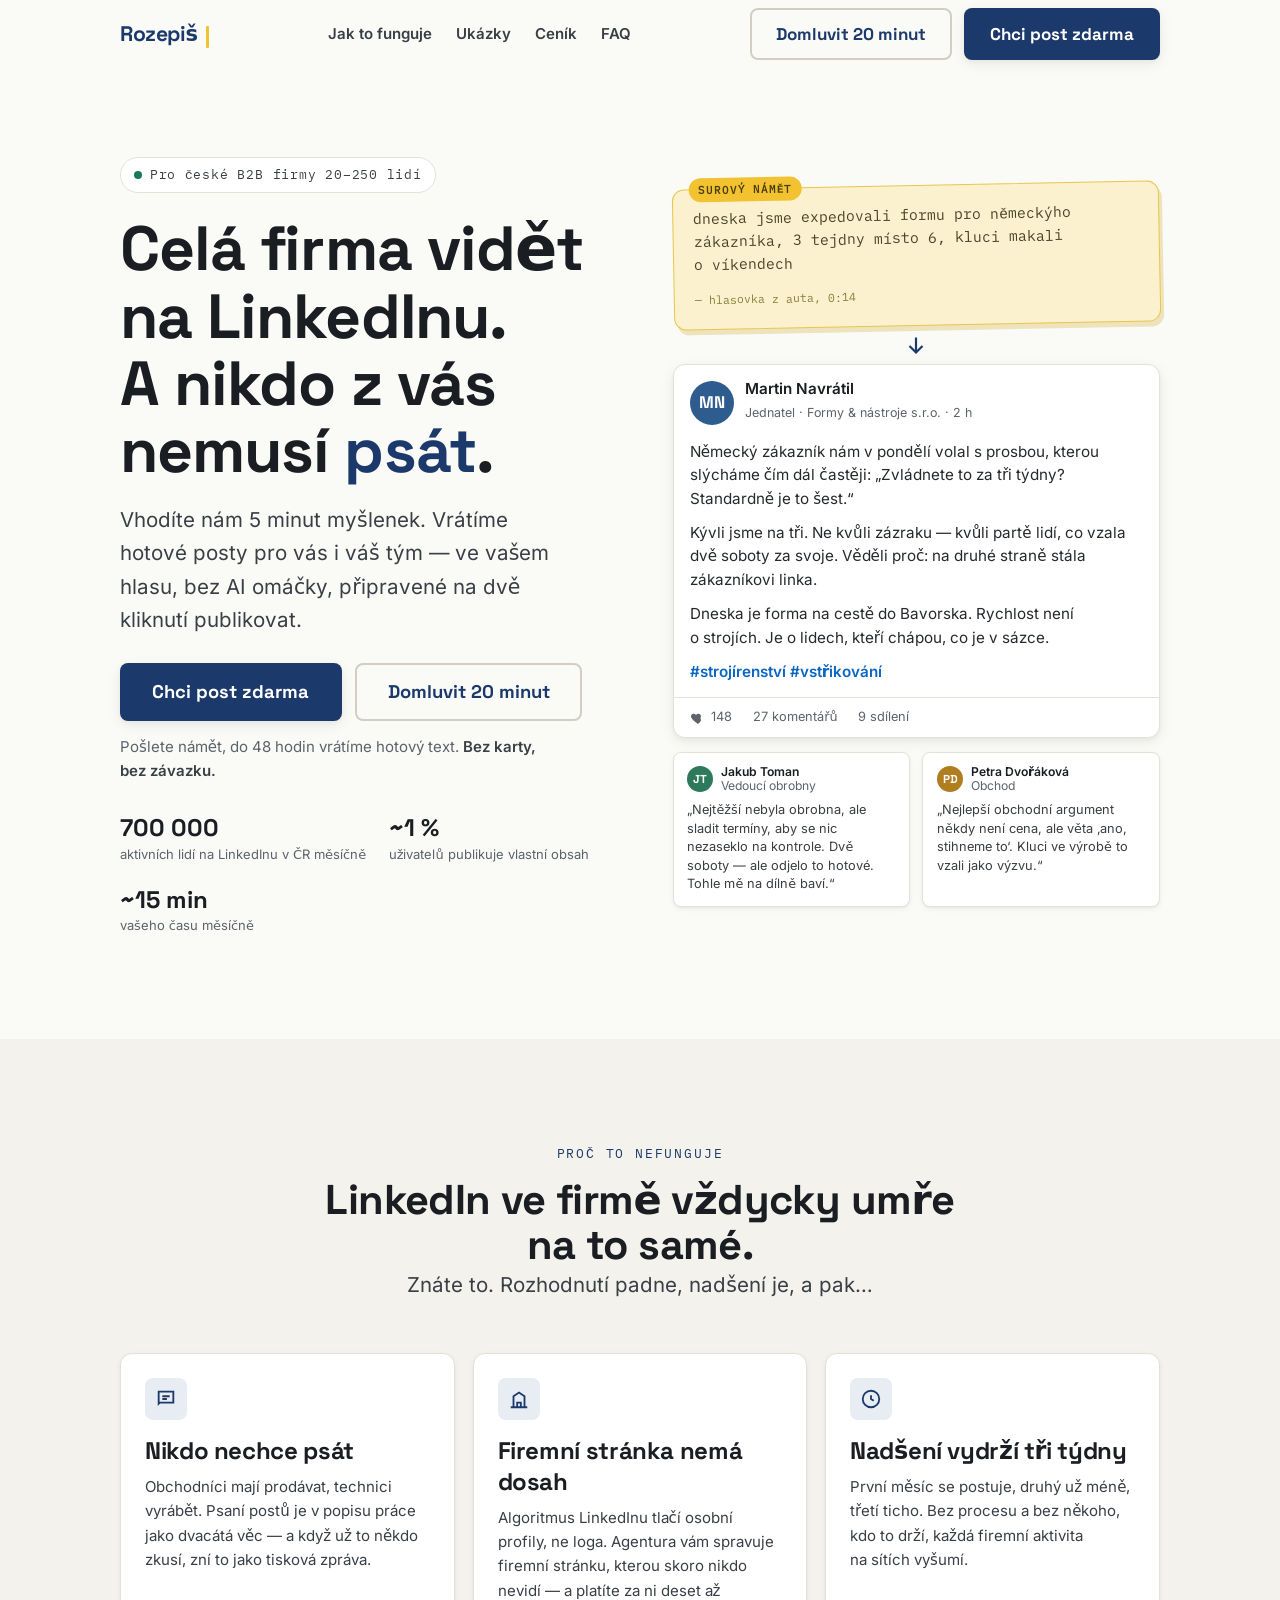
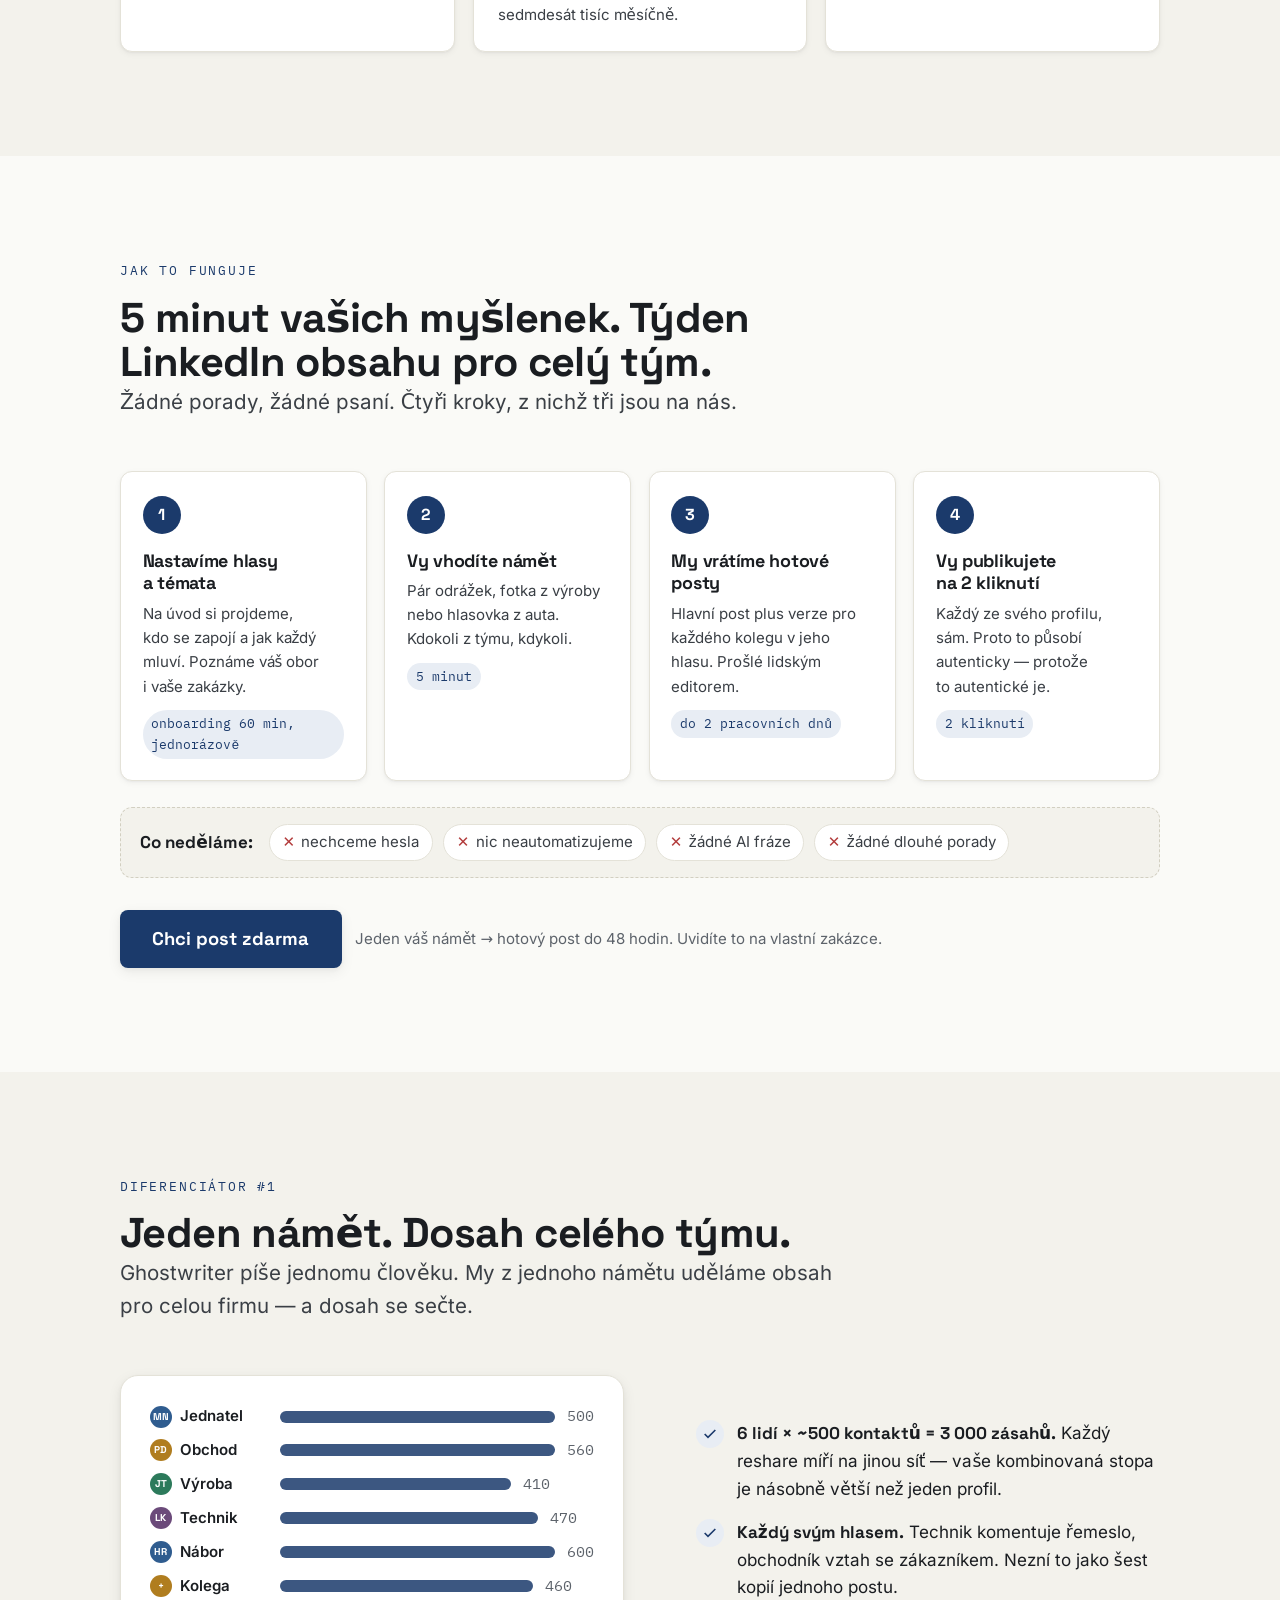
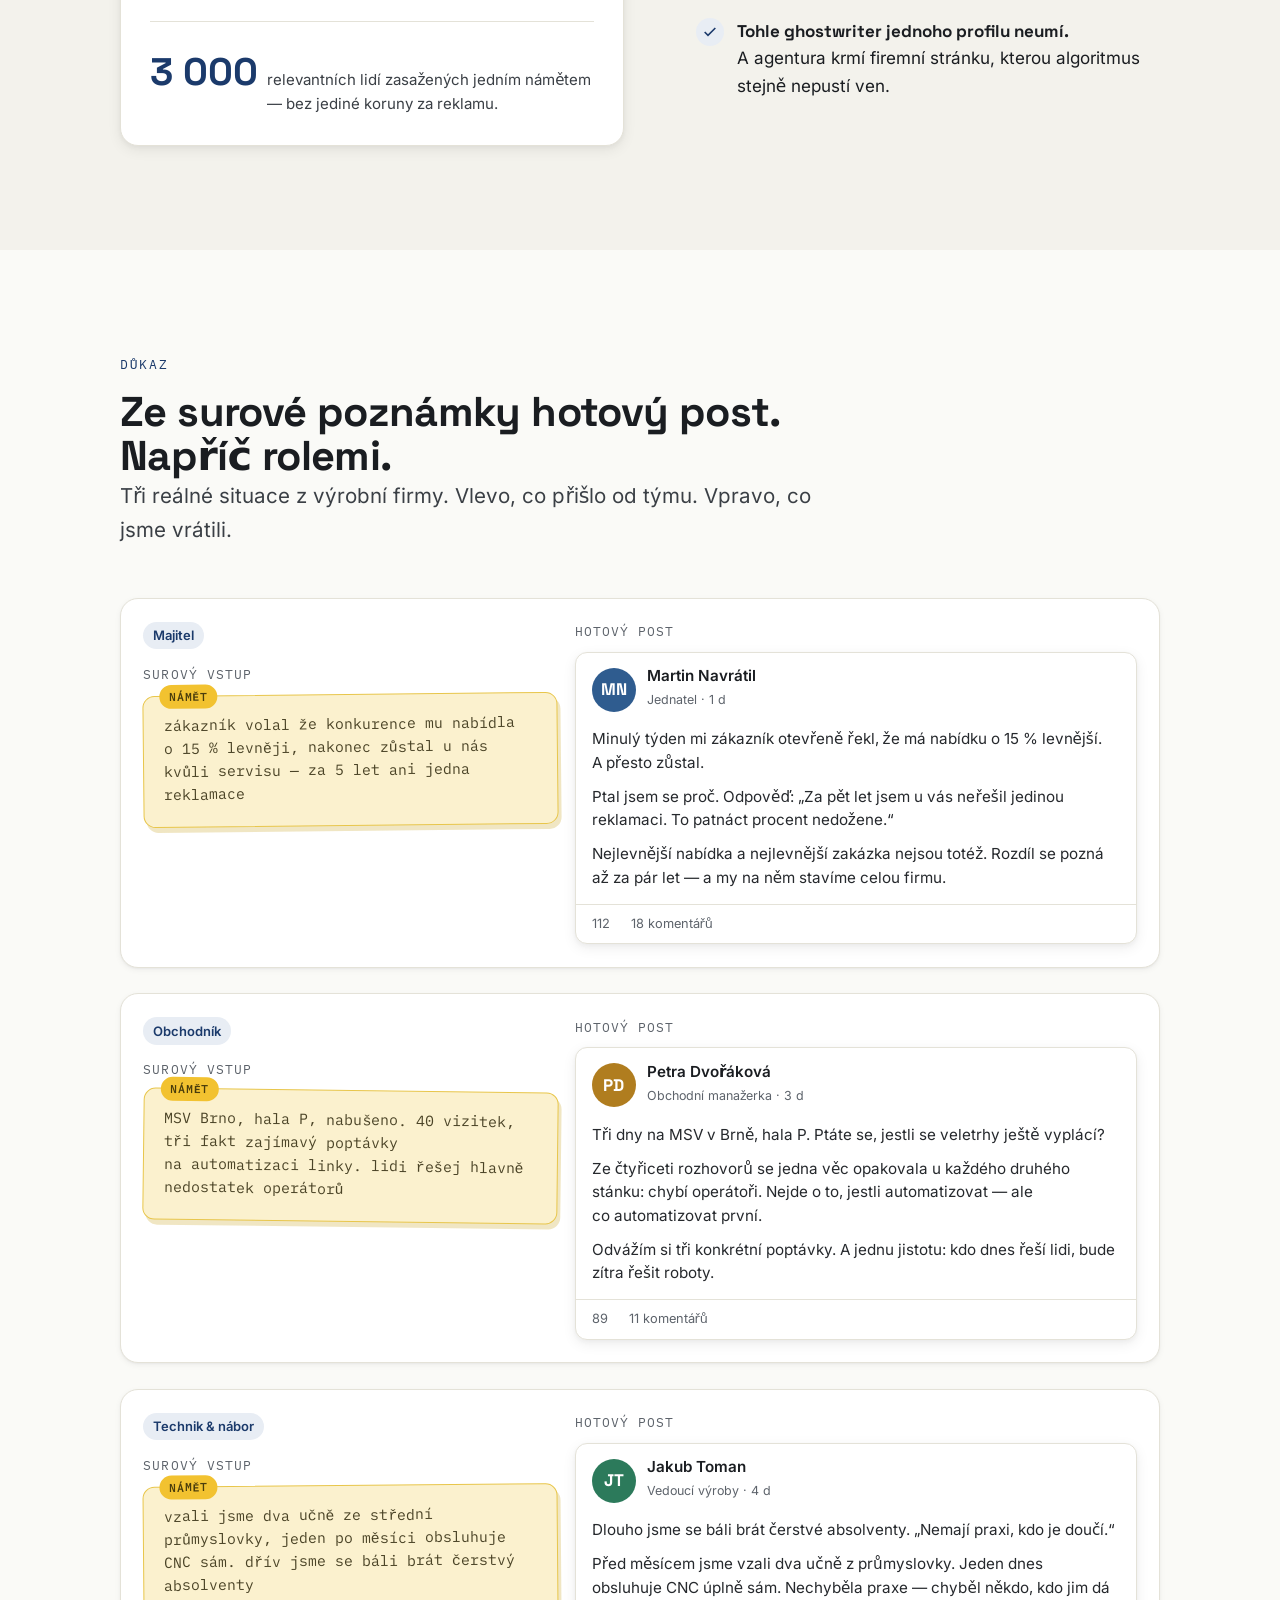
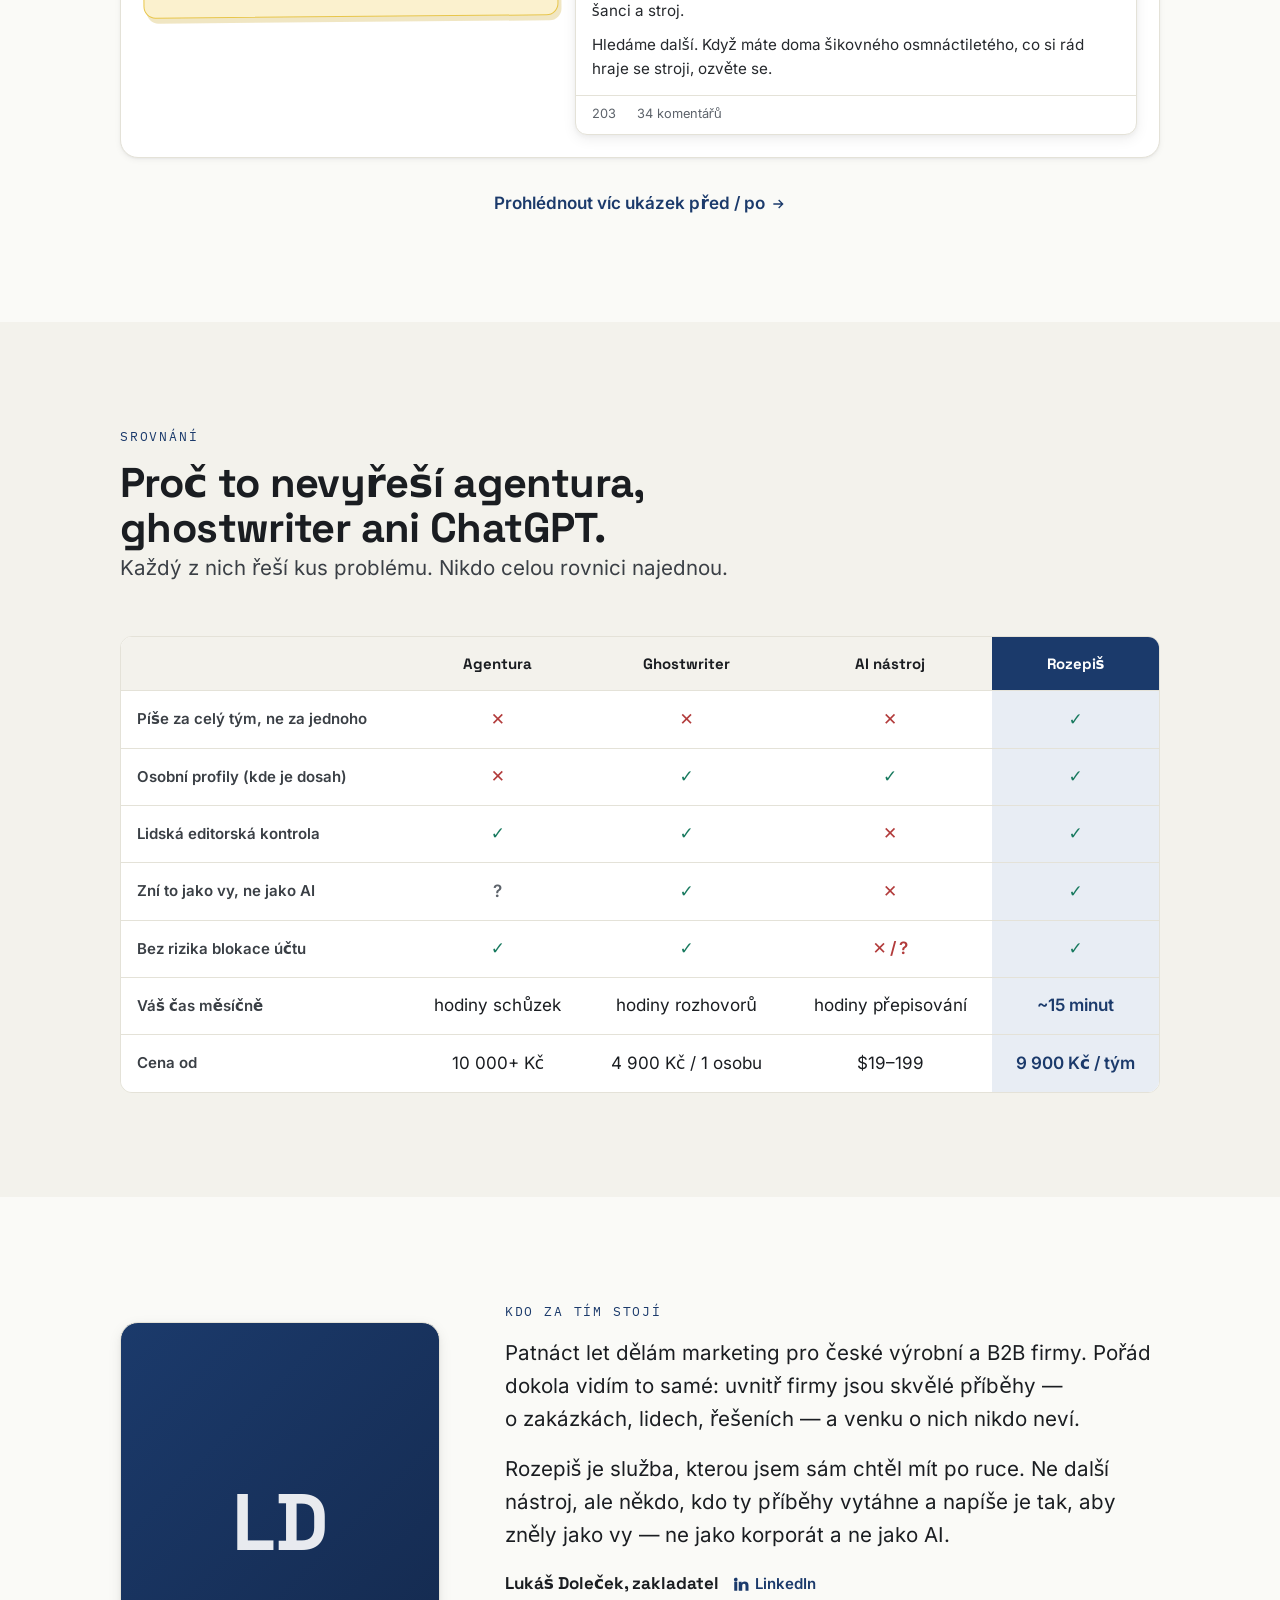
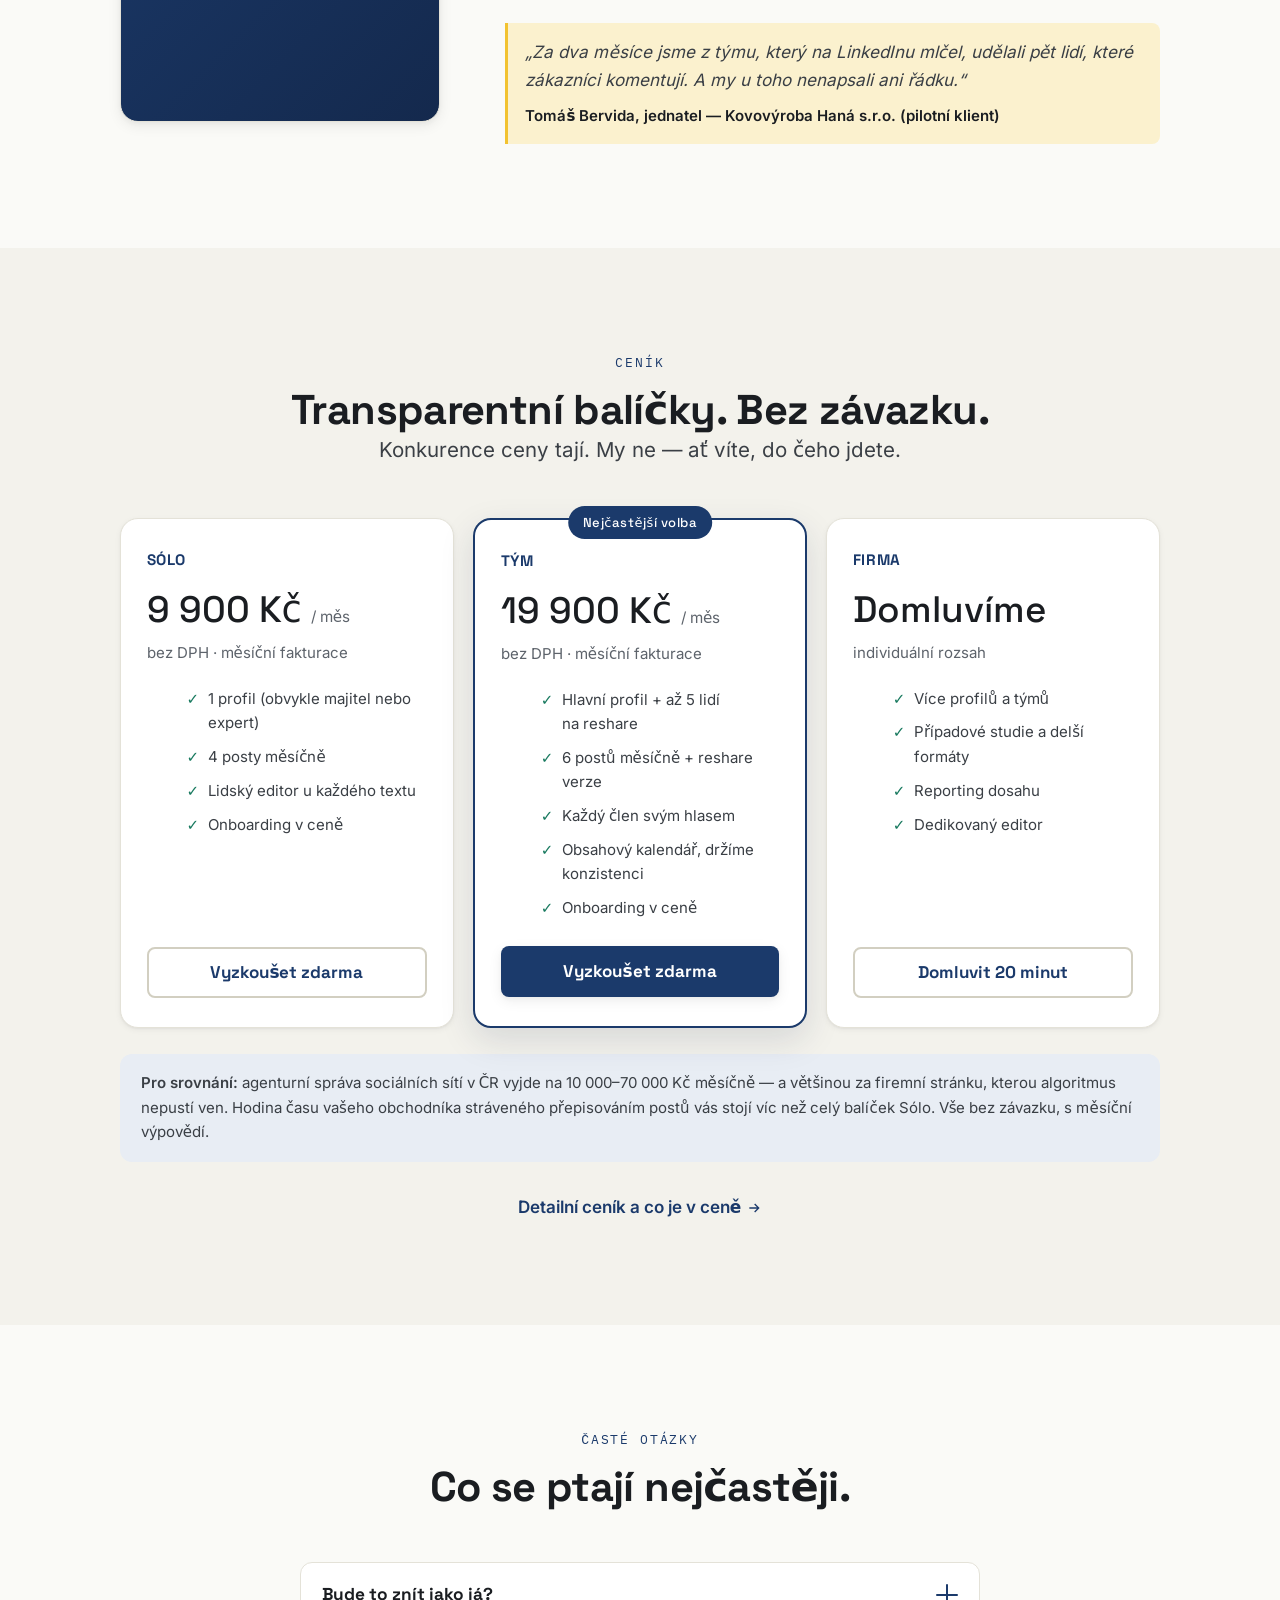
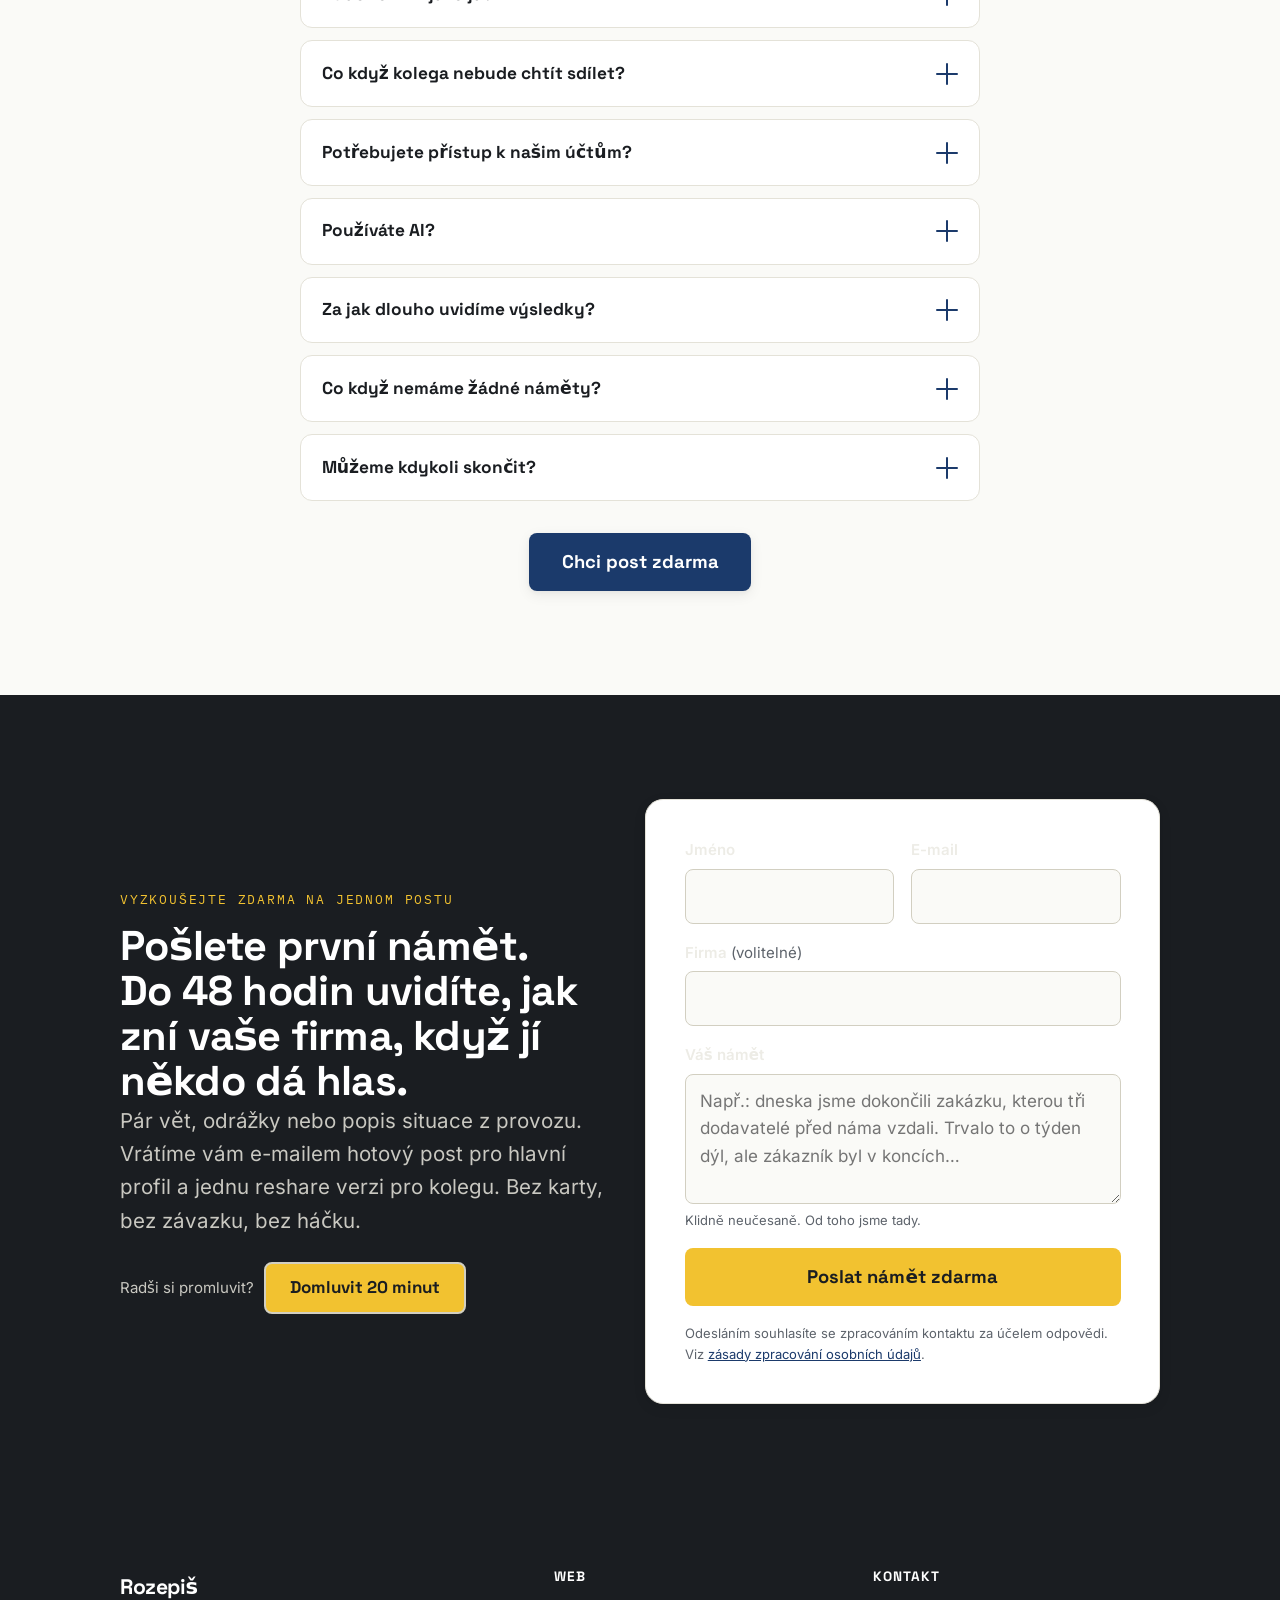
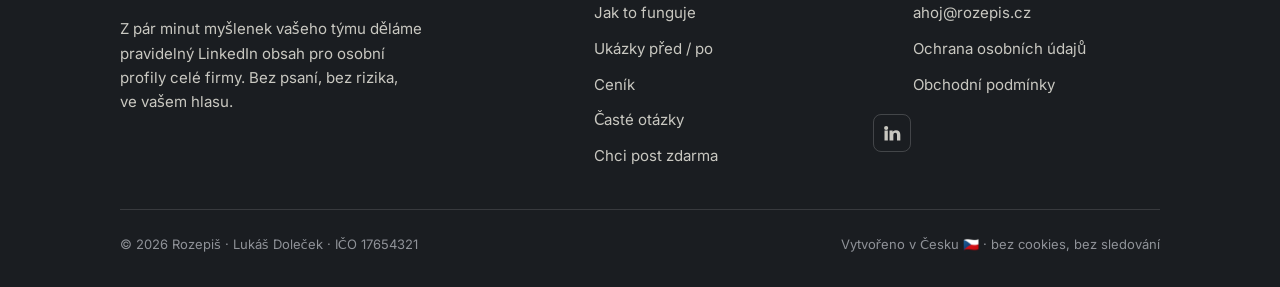
==== index.html @ 448c61ff "Add Rozepiš marketing website (onepager + /ukazky + /cenik) Static, build-step-free site (HTML/CSS/v" ====
<!doctype html>
<html lang="cs">
<head>
  <meta charset="utf-8" />
  <meta name="viewport" content="width=device-width, initial-scale=1" />
  <title>Rozepiš — Celá firma vidět na LinkedInu. A nikdo nemusí psát.</title>
  <meta name="description" content="Obsahová služba pro české B2B firmy. Vhodíte 5 minut myšlenek, my vrátíme hotové LinkedIn posty pro vás i celý tým — ve vašem hlasu, bez AI omáčky, na 2 kliknutí publikovat." />
  <link rel="canonical" href="https://rozepis.cz/" />

  <!-- Open Graph / Twitter -->
  <meta property="og:type" content="website" />
  <meta property="og:locale" content="cs_CZ" />
  <meta property="og:site_name" content="Rozepiš" />
  <meta property="og:title" content="Vaši zákazníci jsou na LinkedInu. Vaše firma tam mlčí." />
  <meta property="og:description" content="Rozmluvíme ji — hlasem vašich lidí, bez jejich času. 5 minut myšlenek → týden LinkedIn obsahu pro celý tým." />
  <meta property="og:url" content="https://rozepis.cz/" />
  <meta property="og:image" content="https://rozepis.cz/assets/img/og.png" />
  <meta name="twitter:card" content="summary_large_image" />

  <link rel="icon" href="/favicon.svg" type="image/svg+xml" />
  <link rel="preload" href="assets/fonts/space-grotesk-700.woff2" as="font" type="font/woff2" crossorigin />
  <link rel="preload" href="assets/fonts/inter-400.woff2" as="font" type="font/woff2" crossorigin />
  <link rel="stylesheet" href="assets/css/tokens.css" />
  <link rel="stylesheet" href="assets/css/main.css" />

  <!-- Privacy-first analytika bez cookies (Plausible). [DOPLNIT doménu / odkomentovat po nasazení] -->
  <!-- <script defer data-domain="rozepis.cz" src="https://plausible.io/js/script.js"></script> -->

  <script type="application/ld+json">
  {
    "@context": "https://schema.org",
    "@graph": [
      {
        "@type": "Organization",
        "@id": "https://rozepis.cz/#org",
        "name": "Rozepiš",
        "url": "https://rozepis.cz/",
        "description": "Obsahová služba, která z pár minut myšlenek týmu vytvoří pravidelný LinkedIn obsah pro osobní profily celé firmy.",
        "areaServed": "CZ",
        "email": "ahoj@rozepis.cz"
      },
      {
        "@type": "Service",
        "name": "LinkedIn obsah pro celý tým",
        "provider": { "@id": "https://rozepis.cz/#org" },
        "areaServed": "CZ",
        "serviceType": "Employee advocacy a tvorba LinkedIn obsahu",
        "description": "Vhodíte surový námět, dostanete hotový LinkedIn post pro hlavní profil i reshare verze v hlasu každého člena týmu."
      },
      {
        "@type": "FAQPage",
        "mainEntity": [
          { "@type": "Question", "name": "Bude to znít jako já?", "acceptedAnswer": { "@type": "Answer", "text": "Ano. Na začátku nastavíme hlas každého člověka a každý text prochází lidským editorem, který zná váš obor. Nezníte jako tisková zpráva ani jako AI." } },
          { "@type": "Question", "name": "Potřebujete přístup k našim účtům?", "acceptedAnswer": { "@type": "Answer", "text": "Ne. Nechceme hesla ani přihlašovací údaje. Nic nepublikujeme za vás. Hotový text dostanete a publikujete si ho sami na dvě kliknutí." } },
          { "@type": "Question", "name": "Používáte AI?", "acceptedAnswer": { "@type": "Answer", "text": "Ano, na rychlost. Úsudek, fakta a hlas ale dělá člověk. Poznávací znaky AI textů — emoji rakety, prázdné fráze, anglicismy — vyhazujeme." } },
          { "@type": "Question", "name": "Za jak dlouho uvidíme výsledky?", "acceptedAnswer": { "@type": "Answer", "text": "První post do 48 hodin. Smysl dává konzistence — reálné efekty na dosahu a poptávkách přicházejí obvykle za 2 až 3 měsíce pravidelného publikování." } },
          { "@type": "Question", "name": "Můžeme kdykoli skončit?", "acceptedAnswer": { "@type": "Answer", "text": "Ano. Bez závazku, měsíční výpověď. Onboarding je v ceně balíčku." } }
        ]
      }
    ]
  }
  </script>
</head>
<body>
  <a class="skip-link" href="#main">Přeskočit na obsah</a>

  <!-- ============ HEADER ============ -->
  <header class="site-header">
    <div class="wrap nav">
      <a class="brand" href="/" aria-label="Rozepiš — domů">
        <span class="brand__mark">Rozepiš</span><span class="brand__cursor" aria-hidden="true"></span>
      </a>
      <nav class="nav__links" aria-label="Hlavní navigace">
        <a href="#jak-to-funguje">Jak to funguje</a>
        <a href="#ukazky">Ukázky</a>
        <a href="cenik/">Ceník</a>
        <a href="#faq">FAQ</a>
      </nav>
      <div class="nav__cta">
        <a class="btn btn--ghost" href="#call">Domluvit 20 minut</a>
        <a class="btn btn--primary" href="#post-zdarma">Chci post zdarma</a>
        <button class="nav__toggle" aria-label="Otevřít menu" aria-expanded="false" aria-controls="mobile-menu">
          <svg viewBox="0 0 24 24" fill="none" stroke="currentColor" stroke-width="2" aria-hidden="true"><path d="M3 6h18M3 12h18M3 18h18"/></svg>
        </button>
      </div>
    </div>
    <div class="mobile-menu" id="mobile-menu">
      <a href="#jak-to-funguje">Jak to funguje</a>
      <a href="#ukazky">Ukázky</a>
      <a href="cenik/">Ceník</a>
      <a href="#faq">FAQ</a>
      <a class="btn btn--primary btn--block" href="#post-zdarma">Chci post zdarma</a>
    </div>
  </header>

  <main id="main">

    <!-- ============ S1 — HERO ============ -->
    <section class="hero">
      <div class="wrap hero__grid">
        <div class="hero__copy">
          <span class="hero__badge"><span class="dot" aria-hidden="true"></span> Pro české B2B firmy 20–250 lidí</span>
          <h1>Celá firma vidět na&nbsp;LinkedInu. A&nbsp;nikdo z&nbsp;vás nemusí <span class="hl">psát</span>.</h1>
          <p class="hero__sub">Vhodíte nám 5&nbsp;minut myšlenek. Vrátíme hotové posty pro vás i&nbsp;váš tým — ve&nbsp;vašem hlasu, bez AI omáčky, připravené na&nbsp;dvě kliknutí publikovat.</p>
          <div class="cta-row">
            <a class="btn btn--primary btn--lg" href="#post-zdarma">Chci post zdarma</a>
            <a class="btn btn--ghost btn--lg" href="#call">Domluvit 20 minut</a>
          </div>
          <p class="microcopy">Pošlete námět, do&nbsp;48&nbsp;hodin vrátíme hotový text. <strong>Bez karty, bez závazku.</strong></p>
          <div class="hero__proof">
            <div class="stat"><b>700&nbsp;000</b><span>aktivních lidí na&nbsp;LinkedInu v&nbsp;ČR měsíčně</span></div>
            <div class="stat"><b>~1&nbsp;%</b><span>uživatelů publikuje vlastní obsah</span></div>
            <div class="stat"><b>~15&nbsp;min</b><span>vašeho času měsíčně</span></div>
          </div>
        </div>

        <!-- Signature: transformace poznámky v post -->
        <div class="hero__demo" aria-label="Ukázka: ze surové poznámky vznikne hotový LinkedIn post">
          <div class="note reveal">
            <span class="note__tag">Surový námět</span>
            dneska jsme expedovali formu pro německýho zákazníka, 3&nbsp;tejdny místo 6, kluci makali o&nbsp;víkendech
            <div class="note__meta">— hlasovka z&nbsp;auta, 0:14</div>
          </div>

          <div class="transform-arrow" aria-hidden="true">
            <svg viewBox="0 0 24 24" fill="none" stroke="currentColor" stroke-width="2"><path d="M12 5v14M6 13l6 6 6-6"/></svg>
          </div>

          <div class="li-post reveal" data-delay="1">
            <div class="li-post__head">
              <div class="li-post__avatar avatar-blue">MN</div>
              <div class="li-post__who">
                <b>Martin Navrátil</b>
                <span>Jednatel · Formy&nbsp;&amp;&nbsp;nástroje s.r.o. <span class="li-dot">·</span> 2&nbsp;h</span>
              </div>
            </div>
            <div class="li-post__body">
              <p>Německý zákazník nám v&nbsp;pondělí volal s&nbsp;prosbou, kterou slýcháme čím dál častěji: „Zvládnete to za&nbsp;tři týdny? Standardně je&nbsp;to šest.“</p>
              <p>Kývli jsme na&nbsp;tři. Ne kvůli zázraku — kvůli partě lidí, co vzala dvě soboty za&nbsp;svoje. Věděli proč: na&nbsp;druhé straně stála zákazníkovi linka.</p>
              <p>Dneska je&nbsp;forma na&nbsp;cestě do&nbsp;Bavorska. Rychlost není o&nbsp;strojích. Je&nbsp;o&nbsp;lidech, kteří chápou, co&nbsp;je v&nbsp;sázce.</p>
              <p class="li-post__hashtags">#strojírenství #vstřikování</p>
            </div>
            <div class="li-post__foot">
              <span><svg viewBox="0 0 24 24" fill="currentColor"><path d="M12 21s-7-4.5-9.5-8.5C.5 9 2 5.5 5.5 5.5c2 0 3.2 1.2 3.5 2 .3-.8 1.5-2 3.5-2 3.5 0 5 3.5 3 7C19 16.5 12 21 12 21z"/></svg> 148</span>
              <span>27&nbsp;komentářů</span>
              <span>9&nbsp;sdílení</span>
            </div>
          </div>

          <div class="reshare-row">
            <div class="reshare reveal" data-delay="2">
              <div class="reshare__head">
                <div class="reshare__avatar avatar-green">JT</div>
                <div class="reshare__who"><b>Jakub Toman</b><span>Vedoucí obrobny</span></div>
              </div>
              <div class="reshare__body">„Nejtěžší nebyla obrobna, ale sladit termíny, aby se nic nezaseklo na&nbsp;kontrole. Dvě soboty — ale odjelo to hotové. Tohle mě na&nbsp;dílně baví.“</div>
            </div>
            <div class="reshare reveal" data-delay="3">
              <div class="reshare__head">
                <div class="reshare__avatar avatar-amber">PD</div>
                <div class="reshare__who"><b>Petra Dvořáková</b><span>Obchod</span></div>
              </div>
              <div class="reshare__body">„Nejlepší obchodní argument někdy není cena, ale věta ‚ano, stihneme to‘. Kluci ve&nbsp;výrobě to vzali jako výzvu.“</div>
            </div>
          </div>
        </div>
      </div>
    </section>

    <!-- ============ S2 — PROBLÉM ============ -->
    <section class="section section--tint" id="problem">
      <div class="wrap">
        <div class="section-head center reveal">
          <p class="eyebrow">Proč to nefunguje</p>
          <h2>LinkedIn ve&nbsp;firmě vždycky umře na&nbsp;to samé.</h2>
          <p class="lead">Znáte to. Rozhodnutí padne, nadšení je, a&nbsp;pak…</p>
        </div>
        <div class="cards cards--3">
          <div class="card reveal">
            <div class="card__ico"><svg viewBox="0 0 24 24" fill="none" stroke="currentColor" stroke-width="2"><path d="M4 4h16v12H5.2L4 17.2V4z"/><path d="M8 9h8M8 12h5"/></svg></div>
            <h3>Nikdo nechce psát</h3>
            <p>Obchodníci mají prodávat, technici vyrábět. Psaní postů je v&nbsp;popisu práce jako dvacátá věc — a&nbsp;když už to někdo zkusí, zní to jako tisková zpráva.</p>
          </div>
          <div class="card reveal" data-delay="1">
            <div class="card__ico"><svg viewBox="0 0 24 24" fill="none" stroke="currentColor" stroke-width="2"><path d="M3 21h18M6 21V9l6-4 6 4v12"/><path d="M10 21v-5h4v5"/></svg></div>
            <h3>Firemní stránka nemá dosah</h3>
            <p>Algoritmus LinkedInu tlačí osobní profily, ne loga. Agentura vám spravuje firemní stránku, kterou skoro nikdo nevidí — a&nbsp;platíte za&nbsp;ni deset až sedmdesát tisíc měsíčně.</p>
          </div>
          <div class="card reveal" data-delay="2">
            <div class="card__ico"><svg viewBox="0 0 24 24" fill="none" stroke="currentColor" stroke-width="2"><path d="M12 8v4l3 2"/><circle cx="12" cy="12" r="9"/></svg></div>
            <h3>Nadšení vydrží tři týdny</h3>
            <p>První měsíc se postuje, druhý už méně, třetí ticho. Bez procesu a&nbsp;bez někoho, kdo to drží, každá firemní aktivita na&nbsp;sítích vyšumí.</p>
          </div>
        </div>
      </div>
    </section>

    <!-- ============ S3 — JAK TO FUNGUJE ============ -->
    <section class="section" id="jak-to-funguje">
      <div class="wrap">
        <div class="section-head reveal">
          <p class="eyebrow">Jak to funguje</p>
          <h2>5&nbsp;minut vašich myšlenek. Týden LinkedIn obsahu pro celý tým.</h2>
          <p class="lead">Žádné porady, žádné psaní. Čtyři kroky, z&nbsp;nichž tři jsou na&nbsp;nás.</p>
        </div>
        <div class="steps">
          <div class="step reveal">
            <div class="step__n">1</div>
            <h3>Nastavíme hlasy a&nbsp;témata</h3>
            <p>Na&nbsp;úvod si projdeme, kdo se zapojí a&nbsp;jak každý mluví. Poznáme váš obor i&nbsp;vaše zakázky.</p>
            <span class="step__time">onboarding 60&nbsp;min, jednorázově</span>
          </div>
          <div class="step reveal" data-delay="1">
            <div class="step__n">2</div>
            <h3>Vy vhodíte námět</h3>
            <p>Pár odrážek, fotka z&nbsp;výroby nebo hlasovka z&nbsp;auta. Kdokoli z&nbsp;týmu, kdykoli.</p>
            <span class="step__time">5&nbsp;minut</span>
          </div>
          <div class="step reveal" data-delay="2">
            <div class="step__n">3</div>
            <h3>My vrátíme hotové posty</h3>
            <p>Hlavní post plus verze pro každého kolegu v&nbsp;jeho hlasu. Prošlé lidským editorem.</p>
            <span class="step__time">do 2&nbsp;pracovních dnů</span>
          </div>
          <div class="step reveal" data-delay="3">
            <div class="step__n">4</div>
            <h3>Vy publikujete na&nbsp;2&nbsp;kliknutí</h3>
            <p>Každý ze&nbsp;svého profilu, sám. Proto to&nbsp;působí autenticky — protože to&nbsp;autentické je.</p>
            <span class="step__time">2&nbsp;kliknutí</span>
          </div>
        </div>

        <div class="donts reveal">
          <b>Co neděláme:</b>
          <span class="chip">nechceme hesla</span>
          <span class="chip">nic neautomatizujeme</span>
          <span class="chip">žádné AI fráze</span>
          <span class="chip">žádné dlouhé porady</span>
        </div>

        <div class="cta-row mt-lg reveal">
          <a class="btn btn--primary btn--lg" href="#post-zdarma">Chci post zdarma</a>
          <span class="microcopy" style="margin-top:0">Jeden váš námět → hotový post do&nbsp;48&nbsp;hodin. Uvidíte to na&nbsp;vlastní zakázce.</span>
        </div>
      </div>
    </section>

    <!-- ============ S4 — PÁKA TÝMU ============ -->
    <section class="section section--tint" id="paka">
      <div class="wrap">
        <div class="section-head reveal">
          <p class="eyebrow">Diferenciátor #1</p>
          <h2>Jeden námět. Dosah celého týmu.</h2>
          <p class="lead">Ghostwriter píše jednomu člověku. My z&nbsp;jednoho námětu uděláme obsah pro celou firmu — a&nbsp;dosah se sečte.</p>
        </div>
        <div class="leverage">
          <div class="leverage__math reveal">
            <div class="fan">
              <div class="fan__row"><span class="who"><span class="reshare__avatar avatar-blue" style="width:22px;height:22px;font-size:.62rem">MN</span> Jednatel</span><span class="bar" style="width:64%"></span><span class="num">500</span></div>
              <div class="fan__row"><span class="who"><span class="reshare__avatar avatar-amber" style="width:22px;height:22px;font-size:.62rem">PD</span> Obchod</span><span class="bar" style="width:70%"></span><span class="num">560</span></div>
              <div class="fan__row"><span class="who"><span class="reshare__avatar avatar-green" style="width:22px;height:22px;font-size:.62rem">JT</span> Výroba</span><span class="bar" style="width:52%"></span><span class="num">410</span></div>
              <div class="fan__row"><span class="who"><span class="reshare__avatar avatar-plum" style="width:22px;height:22px;font-size:.62rem">LK</span> Technik</span><span class="bar" style="width:58%"></span><span class="num">470</span></div>
              <div class="fan__row"><span class="who"><span class="reshare__avatar avatar-blue" style="width:22px;height:22px;font-size:.62rem">HR</span> Nábor</span><span class="bar" style="width:74%"></span><span class="num">600</span></div>
              <div class="fan__row"><span class="who"><span class="reshare__avatar avatar-amber" style="width:22px;height:22px;font-size:.62rem">+</span> Kolega</span><span class="bar" style="width:57%"></span><span class="num">460</span></div>
            </div>
            <div class="total"><b>3&nbsp;000</b><span>relevantních lidí zasažených jedním námětem — bez jediné koruny za&nbsp;reklamu.</span></div>
          </div>
          <ul class="leverage__list reveal" data-delay="1">
            <li><span class="ic"><svg viewBox="0 0 24 24" fill="none" stroke="currentColor" stroke-width="2.4"><path d="M20 6L9 17l-5-5"/></svg></span><span><b>6&nbsp;lidí × ~500 kontaktů = 3&nbsp;000 zásahů.</b> Každý reshare míří na&nbsp;jinou síť — vaše kombinovaná stopa je násobně větší než jeden profil.</span></li>
            <li><span class="ic"><svg viewBox="0 0 24 24" fill="none" stroke="currentColor" stroke-width="2.4"><path d="M20 6L9 17l-5-5"/></svg></span><span><b>Každý svým hlasem.</b> Technik komentuje řemeslo, obchodník vztah se&nbsp;zákazníkem. Nezní to jako šest kopií jednoho postu.</span></li>
            <li><span class="ic"><svg viewBox="0 0 24 24" fill="none" stroke="currentColor" stroke-width="2.4"><path d="M20 6L9 17l-5-5"/></svg></span><span><b>Tohle ghostwriter jednoho profilu neumí.</b> A&nbsp;agentura krmí firemní stránku, kterou algoritmus stejně nepustí ven.</span></li>
          </ul>
        </div>
      </div>
    </section>

    <!-- ============ S5 — UKÁZKY ============ -->
    <section class="section" id="ukazky">
      <div class="wrap">
        <div class="section-head reveal">
          <p class="eyebrow">Důkaz</p>
          <h2>Ze&nbsp;surové poznámky hotový post. Napříč rolemi.</h2>
          <p class="lead">Tři reálné situace z&nbsp;výrobní firmy. Vlevo, co přišlo od&nbsp;týmu. Vpravo, co jsme vrátili.</p>
        </div>

        <div class="samples-list">
          <!-- Ukázka A: majitel -->
          <article class="sample reveal">
            <div>
              <span class="sample__role">Majitel</span>
              <p class="sample__label">Surový vstup</p>
              <div class="note" style="rotate:-.6deg">
                <span class="note__tag">Námět</span>
                zákazník volal že konkurence mu nabídla o&nbsp;15&nbsp;% levněji, nakonec zůstal u&nbsp;nás kvůli servisu — za&nbsp;5&nbsp;let ani jedna reklamace
              </div>
            </div>
            <div>
              <p class="sample__label">Hotový post</p>
              <div class="li-post">
                <div class="li-post__head">
                  <div class="li-post__avatar avatar-blue">MN</div>
                  <div class="li-post__who"><b>Martin Navrátil</b><span>Jednatel <span class="li-dot">·</span> 1&nbsp;d</span></div>
                </div>
                <div class="li-post__body">
                  <p>Minulý týden mi zákazník otevřeně řekl, že má nabídku o&nbsp;15&nbsp;%&nbsp;levnější. A&nbsp;přesto zůstal.</p>
                  <p>Ptal jsem se&nbsp;proč. Odpověď: „Za&nbsp;pět let jsem u&nbsp;vás neřešil jedinou reklamaci. To&nbsp;patnáct procent nedožene.“</p>
                  <p>Nejlevnější nabídka a&nbsp;nejlevnější zakázka nejsou totéž. Rozdíl se&nbsp;pozná až za&nbsp;pár let — a&nbsp;my na&nbsp;něm stavíme celou firmu.</p>
                </div>
                <div class="li-post__foot"><span>112</span><span>18&nbsp;komentářů</span></div>
              </div>
            </div>
          </article>

          <!-- Ukázka B: obchodník -->
          <article class="sample reveal">
            <div>
              <span class="sample__role">Obchodník</span>
              <p class="sample__label">Surový vstup</p>
              <div class="note" style="rotate:.7deg">
                <span class="note__tag">Námět</span>
                MSV Brno, hala P, nabušeno. 40&nbsp;vizitek, tři fakt zajímavý poptávky na&nbsp;automatizaci linky. lidi řešej hlavně nedostatek operátorů
              </div>
            </div>
            <div>
              <p class="sample__label">Hotový post</p>
              <div class="li-post">
                <div class="li-post__head">
                  <div class="li-post__avatar avatar-amber">PD</div>
                  <div class="li-post__who"><b>Petra Dvořáková</b><span>Obchodní manažerka <span class="li-dot">·</span> 3&nbsp;d</span></div>
                </div>
                <div class="li-post__body">
                  <p>Tři dny na&nbsp;MSV v&nbsp;Brně, hala&nbsp;P. Ptáte se, jestli se&nbsp;veletrhy ještě vyplácí?</p>
                  <p>Ze&nbsp;čtyřiceti rozhovorů se&nbsp;jedna věc opakovala u&nbsp;každého druhého stánku: chybí operátoři. Nejde o&nbsp;to, jestli automatizovat — ale co&nbsp;automatizovat první.</p>
                  <p>Odvážím si tři konkrétní poptávky. A&nbsp;jednu jistotu: kdo dnes řeší lidi, bude zítra řešit roboty.</p>
                </div>
                <div class="li-post__foot"><span>89</span><span>11&nbsp;komentářů</span></div>
              </div>
            </div>
          </article>

          <!-- Ukázka C: technik / HR -->
          <article class="sample reveal">
            <div>
              <span class="sample__role">Technik &amp; nábor</span>
              <p class="sample__label">Surový vstup</p>
              <div class="note" style="rotate:-.5deg">
                <span class="note__tag">Námět</span>
                vzali jsme dva učně ze&nbsp;střední průmyslovky, jeden po&nbsp;měsíci obsluhuje CNC sám. dřív jsme se&nbsp;báli brát čerstvý absolventy
              </div>
            </div>
            <div>
              <p class="sample__label">Hotový post</p>
              <div class="li-post">
                <div class="li-post__head">
                  <div class="li-post__avatar avatar-green">JT</div>
                  <div class="li-post__who"><b>Jakub Toman</b><span>Vedoucí výroby <span class="li-dot">·</span> 4&nbsp;d</span></div>
                </div>
                <div class="li-post__body">
                  <p>Dlouho jsme se&nbsp;báli brát čerstvé absolventy. „Nemají praxi, kdo je&nbsp;doučí.“</p>
                  <p>Před měsícem jsme vzali dva učně z&nbsp;průmyslovky. Jeden dnes obsluhuje CNC úplně sám. Nechyběla praxe — chyběl někdo, kdo jim dá šanci a&nbsp;stroj.</p>
                  <p>Hledáme další. Když máte doma šikovného osmnáctiletého, co si&nbsp;rád hraje se&nbsp;stroji, ozvěte se.</p>
                </div>
                <div class="li-post__foot"><span>203</span><span>34&nbsp;komentářů</span></div>
              </div>
            </div>
          </article>
        </div>

        <p class="center mt-lg reveal"><a class="text-link" href="ukazky/">Prohlédnout víc ukázek před&nbsp;/&nbsp;po
          <svg width="16" height="16" viewBox="0 0 24 24" fill="none" stroke="currentColor" stroke-width="2"><path d="M5 12h14M13 6l6 6-6 6"/></svg></a></p>
      </div>
    </section>

    <!-- ============ S6 — PROČ NE ============ -->
    <section class="section section--tint" id="proc-my">
      <div class="wrap">
        <div class="section-head reveal">
          <p class="eyebrow">Srovnání</p>
          <h2>Proč to nevyřeší agentura, ghostwriter ani ChatGPT.</h2>
          <p class="lead">Každý z&nbsp;nich řeší kus problému. Nikdo celou rovnici najednou.</p>
        </div>
        <div class="compare-wrap reveal">
          <table class="compare">
            <thead>
              <tr>
                <th scope="col"></th>
                <th scope="col">Agentura</th>
                <th scope="col">Ghostwriter</th>
                <th scope="col">AI nástroj</th>
                <th scope="col" class="col-us">Rozepiš</th>
              </tr>
            </thead>
            <tbody>
              <tr><th scope="row">Píše za&nbsp;celý tým, ne&nbsp;za&nbsp;jednoho</th><td class="mark-no">✕</td><td class="mark-no">✕</td><td class="mark-no">✕</td><td class="col-us mark-yes">✓</td></tr>
              <tr><th scope="row">Osobní profily (kde je&nbsp;dosah)</th><td class="mark-no">✕</td><td class="mark-yes">✓</td><td class="mark-yes">✓</td><td class="col-us mark-yes">✓</td></tr>
              <tr><th scope="row">Lidská editorská kontrola</th><td class="mark-yes">✓</td><td class="mark-yes">✓</td><td class="mark-no">✕</td><td class="col-us mark-yes">✓</td></tr>
              <tr><th scope="row">Zní to jako vy, ne&nbsp;jako AI</th><td class="mark-maybe">?</td><td class="mark-yes">✓</td><td class="mark-no">✕</td><td class="col-us mark-yes">✓</td></tr>
              <tr><th scope="row">Bez rizika blokace účtu</th><td class="mark-yes">✓</td><td class="mark-yes">✓</td><td class="mark-no">✕&thinsp;/&thinsp;?</td><td class="col-us mark-yes">✓</td></tr>
              <tr><th scope="row">Váš čas měsíčně</th><td>hodiny schůzek</td><td>hodiny rozhovorů</td><td>hodiny přepisování</td><td class="col-us us-val">~15&nbsp;minut</td></tr>
              <tr><th scope="row">Cena od</th><td>10&nbsp;000+&nbsp;Kč</td><td>4&nbsp;900&nbsp;Kč / 1&nbsp;osobu</td><td>$19–199</td><td class="col-us us-val">9&nbsp;900&nbsp;Kč / tým</td></tr>
            </tbody>
          </table>
        </div>
      </div>
    </section>

    <!-- ============ S7 — KDO ZA TÍM STOJÍ ============ -->
    <section class="section" id="kdo">
      <div class="wrap">
        <div class="founder">
          <div class="founder__photo reveal" aria-hidden="true">
            <div class="ph" style="font-family:var(--font-display);font-weight:700;font-size:5rem;color:rgba(255,255,255,.9)">LD</div>
          </div>
          <div class="reveal" data-delay="1">
            <p class="eyebrow">Kdo za&nbsp;tím stojí</p>
            <div class="founder__quote">
              <p>Patnáct let dělám marketing pro české výrobní a&nbsp;B2B firmy. Pořád dokola vidím to&nbsp;samé: uvnitř firmy jsou skvělé příběhy — o&nbsp;zakázkách, lidech, řešeních — a&nbsp;venku o&nbsp;nich nikdo neví.</p>
              <p>Rozepiš je&nbsp;služba, kterou jsem sám chtěl mít po&nbsp;ruce. Ne&nbsp;další nástroj, ale někdo, kdo ty příběhy vytáhne a&nbsp;napíše je&nbsp;tak, aby zněly jako vy&nbsp;— ne&nbsp;jako korporát a&nbsp;ne&nbsp;jako AI.</p>
            </div>
            <div class="founder__sign">
              <b>Lukáš Doleček, zakladatel</b>
              <a href="https://www.linkedin.com/in/lukasdolecek/" target="_blank" rel="noopener" aria-label="LinkedIn profil zakladatele">
                <svg width="18" height="18" viewBox="0 0 24 24" fill="currentColor"><path d="M4.98 3.5A2.5 2.5 0 1 0 5 8.5a2.5 2.5 0 0 0-.02-5zM3 9h4v12H3zM9 9h3.8v1.7h.05c.53-1 1.83-2.05 3.76-2.05C20.4 8.65 22 10.7 22 14.1V21h-4v-6.1c0-1.46-.03-3.33-2.03-3.33-2.03 0-2.34 1.58-2.34 3.22V21H9z"/></svg>
                LinkedIn
              </a>
            </div>

            <blockquote class="reference">
              <p>„Za&nbsp;dva měsíce jsme z&nbsp;týmu, který na&nbsp;LinkedInu mlčel, udělali pět lidí, které zákazníci komentují. A&nbsp;my u&nbsp;toho nenapsali ani řádku.“</p>
              <cite>Tomáš Bervida, jednatel — Kovovýroba Haná s.r.o. (pilotní klient)</cite>
            </blockquote>
          </div>
        </div>
      </div>
    </section>

    <!-- ============ S8 — CENÍK ============ -->
    <section class="section section--tint" id="cenik">
      <div class="wrap">
        <div class="section-head center reveal">
          <p class="eyebrow">Ceník</p>
          <h2>Transparentní balíčky. Bez závazku.</h2>
          <p class="lead">Konkurence ceny tají. My ne&nbsp;— ať víte, do&nbsp;čeho jdete.</p>
        </div>
        <div class="pricing">
          <div class="plan reveal">
            <span class="plan__name">Sólo</span>
            <div class="plan__price">9&nbsp;900&nbsp;Kč <small>/ měs</small></div>
            <p class="plan__note">bez DPH · měsíční fakturace</p>
            <ul>
              <li>1&nbsp;profil (obvykle majitel nebo expert)</li>
              <li>4&nbsp;posty měsíčně</li>
              <li>Lidský editor u&nbsp;každého textu</li>
              <li>Onboarding v&nbsp;ceně</li>
            </ul>
            <a class="btn btn--ghost btn--block" href="#post-zdarma">Vyzkoušet zdarma</a>
          </div>

          <div class="plan plan--featured reveal" data-delay="1">
            <span class="plan__flag">Nejčastější volba</span>
            <span class="plan__name">Tým</span>
            <div class="plan__price">19&nbsp;900&nbsp;Kč <small>/ měs</small></div>
            <p class="plan__note">bez DPH · měsíční fakturace</p>
            <ul>
              <li>Hlavní profil + až&nbsp;5&nbsp;lidí na&nbsp;reshare</li>
              <li>6&nbsp;postů měsíčně + reshare verze</li>
              <li>Každý člen svým hlasem</li>
              <li>Obsahový kalendář, držíme konzistenci</li>
              <li>Onboarding v&nbsp;ceně</li>
            </ul>
            <a class="btn btn--primary btn--block" href="#post-zdarma">Vyzkoušet zdarma</a>
          </div>

          <div class="plan reveal" data-delay="2">
            <span class="plan__name">Firma</span>
            <div class="plan__price">Domluvíme</div>
            <p class="plan__note">individuální rozsah</p>
            <ul>
              <li>Více profilů a&nbsp;týmů</li>
              <li>Případové studie a&nbsp;delší formáty</li>
              <li>Reporting dosahu</li>
              <li>Dedikovaný editor</li>
            </ul>
            <a class="btn btn--ghost btn--block" href="#call">Domluvit 20&nbsp;minut</a>
          </div>
        </div>

        <div class="price-note reveal">
          <strong>Pro srovnání:</strong> agenturní správa sociálních sítí v&nbsp;ČR vyjde na&nbsp;10&nbsp;000–70&nbsp;000&nbsp;Kč&nbsp;měsíčně — a&nbsp;většinou za&nbsp;firemní stránku, kterou algoritmus nepustí ven. Hodina času vašeho obchodníka stráveného přepisováním postů vás stojí víc než celý balíček Sólo. Vše bez závazku, s&nbsp;měsíční výpovědí.
        </div>
        <p class="center mt-lg reveal"><a class="text-link" href="cenik/">Detailní ceník a&nbsp;co je&nbsp;v&nbsp;ceně
          <svg width="16" height="16" viewBox="0 0 24 24" fill="none" stroke="currentColor" stroke-width="2"><path d="M5 12h14M13 6l6 6-6 6"/></svg></a></p>
      </div>
    </section>

    <!-- ============ S9 — FAQ ============ -->
    <section class="section" id="faq">
      <div class="wrap narrow">
        <div class="section-head center reveal">
          <p class="eyebrow">Časté otázky</p>
          <h2>Co se&nbsp;ptají nejčastěji.</h2>
        </div>
        <div class="faq">
          <details class="reveal">
            <summary>Bude to znít jako já? <span class="plus" aria-hidden="true"></span></summary>
            <div class="faq__a"><p>Ano. Na&nbsp;začátku si nastavíme hlas každého člověka — jak mluví, co&nbsp;říká i&nbsp;neříká. Každý text pak projde lidským editorem, který zná váš obor. Cílem je, abyste u&nbsp;hotového postu řekli „tohle bych klidně napsal sám“ — jen jste na&nbsp;to neměli čas.</p></div>
          </details>
          <details class="reveal">
            <summary>Co když kolega nebude chtít sdílet? <span class="plus" aria-hidden="true"></span></summary>
            <div class="faq__a"><p>Nikdo nemusí. Ale zkušenost je, že odpor mizí, když člověk dostane hotový text ve&nbsp;svém hlasu a&nbsp;sdílení znamená dvě kliknutí — ne&nbsp;hodinu psaní. Nikoho nenutíme; zapojíme ty, kdo chtějí, a&nbsp;ostatní se&nbsp;obvykle přidají, když vidí reakce.</p></div>
          </details>
          <details class="reveal">
            <summary>Potřebujete přístup k&nbsp;našim účtům? <span class="plus" aria-hidden="true"></span></summary>
            <div class="faq__a"><p>Ne. Nechceme hesla ani přihlašovací údaje a&nbsp;nic nepublikujeme za&nbsp;vás. Žádná automatizace, která porušuje podmínky LinkedInu a&nbsp;kvůli které lidé přišli o&nbsp;účty. Hotový text dostanete a&nbsp;publikujete si ho sami.</p></div>
          </details>
          <details class="reveal">
            <summary>Používáte AI? <span class="plus" aria-hidden="true"></span></summary>
            <div class="faq__a"><p>Ano — na&nbsp;rychlost. Úsudek dělá člověk: vybere z&nbsp;námětu ten správný úhel, ohlídá fakta, dá tomu váš hlas a&nbsp;oborový kontext. A&nbsp;hlavně vyhodí poznávací znaky AI textů — emoji rakety, prázdné fráze typu „v&nbsp;dnešní rychlé době“, anglicismy. AI je&nbsp;nástroj, ne&nbsp;autor.</p></div>
          </details>
          <details class="reveal">
            <summary>Za&nbsp;jak dlouho uvidíme výsledky? <span class="plus" aria-hidden="true"></span></summary>
            <div class="faq__a"><p>První hotový post máte do&nbsp;48&nbsp;hodin. Reálný efekt na&nbsp;dosahu, poptávkách a&nbsp;náboru ale dělá konzistence — typicky se&nbsp;projeví za&nbsp;2&nbsp;až&nbsp;3&nbsp;měsíce pravidelného publikování. Proto držíme kalendář za&nbsp;vás.</p></div>
          </details>
          <details class="reveal">
            <summary>Co když nemáme žádné náměty? <span class="plus" aria-hidden="true"></span></summary>
            <div class="faq__a"><p>To&nbsp;se&nbsp;stává skoro každému na&nbsp;začátku — a&nbsp;přitom náměty máte pod nosou. Dáme vám návodné otázky a&nbsp;těžíme z&nbsp;běžného provozu: expedice, zakázka, veletrh, nový člověk, vyřešený problém. Z&nbsp;„nemáme o&nbsp;čem psát“ je&nbsp;po&nbsp;chvíli „máme toho víc, než stihneme“.</p></div>
          </details>
          <details class="reveal">
            <summary>Můžeme kdykoli skončit? <span class="plus" aria-hidden="true"></span></summary>
            <div class="faq__a"><p>Ano. Žádný dlouhý úvazek — bez závazku, měsíční výpověď. Onboarding je&nbsp;součástí balíčku, ne&nbsp;příplatek.</p></div>
          </details>
        </div>
        <div class="cta-row mt-lg reveal" style="justify-content:center">
          <a class="btn btn--primary btn--lg" href="#post-zdarma">Chci post zdarma</a>
        </div>
      </div>
    </section>

    <!-- ============ S10 — ZÁVĚREČNÉ CTA + FORMULÁŘ ============ -->
    <section class="section section--ink" id="post-zdarma">
      <div class="wrap cta-final">
        <div class="reveal">
          <p class="eyebrow">Vyzkoušejte zdarma na&nbsp;jednom postu</p>
          <h2>Pošlete první námět. Do&nbsp;48&nbsp;hodin uvidíte, jak zní vaše firma, když jí někdo dá hlas.</h2>
          <p class="lead">Pár vět, odrážky nebo popis situace z&nbsp;provozu. Vrátíme vám e-mailem hotový post pro hlavní profil a&nbsp;jednu reshare verzi pro kolegu. Bez karty, bez závazku, bez háčku.</p>
          <div id="call" style="margin-top:1.6rem">
            <p class="microcopy" style="color:#C9C8C1">Radši si promluvit? <a class="btn btn--ghost btn--on-ink" style="margin-left:.4rem" href="https://calendly.com/rozepis/uvod-20-min" target="_blank" rel="noopener" aria-label="Rezervovat 20minutový hovor">Domluvit 20&nbsp;minut</a></p>
          </div>
        </div>

        <div class="reveal" data-delay="1">
          <div class="form-card">
            <form data-form="post-zdarma" novalidate>
              <div class="form-grid">
                <div class="row-2">
                  <div class="field">
                    <label for="pz-jmeno">Jméno</label>
                    <input id="pz-jmeno" name="jmeno" type="text" autocomplete="name" required />
                  </div>
                  <div class="field">
                    <label for="pz-email">E-mail</label>
                    <input id="pz-email" name="email" type="email" autocomplete="email" required />
                  </div>
                </div>
                <div class="field">
                  <label for="pz-firma">Firma <span class="opt">(volitelné)</span></label>
                  <input id="pz-firma" name="firma" type="text" autocomplete="organization" />
                </div>
                <div class="field">
                  <label for="pz-namet">Váš námět</label>
                  <textarea id="pz-namet" name="namet" required placeholder="Např.: dneska jsme dokončili zakázku, kterou tři dodavatelé před náma vzdali. Trvalo to o týden dýl, ale zákazník byl v koncích…"></textarea>
                  <span class="hint">Klidně neučesaně. Od&nbsp;toho jsme tady.</span>
                </div>
                <!-- honeypot -->
                <div class="hp" aria-hidden="true">
                  <label>Nevyplňujte <input type="text" name="website" tabindex="-1" autocomplete="off" /></label>
                </div>
                <button class="btn btn--on-ink btn--lg btn--block" type="submit">Poslat námět zdarma</button>
                <p class="form-consent">Odesláním souhlasíte se&nbsp;zpracováním kontaktu za&nbsp;účelem odpovědi. Viz <a href="ochrana-osobnich-udaju/">zásady zpracování osobních údajů</a>.</p>
                <p class="form-error" role="alert">Něco se&nbsp;nepovedlo. Zkuste to&nbsp;prosím znovu, nebo napište na&nbsp;ahoj@rozepis.cz.</p>
              </div>
            </form>
            <div class="form-success" role="status">
              <div class="tick" aria-hidden="true"><svg viewBox="0 0 24 24" fill="none" stroke="currentColor" stroke-width="2.5"><path d="M20 6L9 17l-5-5"/></svg></div>
              <h3>Máme to!</h3>
              <p>Ozveme se&nbsp;do&nbsp;48&nbsp;hodin s&nbsp;hotovým postem. Mrkněte i&nbsp;do&nbsp;spamu, ať vám nic neuteče.</p>
            </div>
          </div>
        </div>
      </div>
    </section>
  </main>

  <!-- ============ FOOTER ============ -->
  <footer class="site-footer">
    <div class="wrap">
      <div class="footer-grid">
        <div>
          <span class="brand">Rozepiš</span>
          <p>Z&nbsp;pár minut myšlenek vašeho týmu děláme pravidelný LinkedIn obsah pro osobní profily celé firmy. Bez psaní, bez rizika, ve&nbsp;vašem hlasu.</p>
        </div>
        <div class="footer-col">
          <h4>Web</h4>
          <ul>
            <li><a href="#jak-to-funguje">Jak to&nbsp;funguje</a></li>
            <li><a href="ukazky/">Ukázky před&nbsp;/&nbsp;po</a></li>
            <li><a href="cenik/">Ceník</a></li>
            <li><a href="#faq">Časté otázky</a></li>
            <li><a href="#post-zdarma">Chci post zdarma</a></li>
          </ul>
        </div>
        <div class="footer-col">
          <h4>Kontakt</h4>
          <ul>
            <li><a href="mailto:ahoj@rozepis.cz">ahoj@rozepis.cz</a></li>
            <li><a href="ochrana-osobnich-udaju/">Ochrana osobních údajů</a></li>
            <li><a href="obchodni-podminky/">Obchodní podmínky</a></li>
          </ul>
          <div class="social-ico" style="margin-top:1rem">
            <a href="https://www.linkedin.com/in/lukasdolecek/" target="_blank" rel="noopener" aria-label="LinkedIn">
              <svg viewBox="0 0 24 24" fill="currentColor"><path d="M4.98 3.5A2.5 2.5 0 1 0 5 8.5a2.5 2.5 0 0 0-.02-5zM3 9h4v12H3zM9 9h3.8v1.7h.05c.53-1 1.83-2.05 3.76-2.05C20.4 8.65 22 10.7 22 14.1V21h-4v-6.1c0-1.46-.03-3.33-2.03-3.33-2.03 0-2.34 1.58-2.34 3.22V21H9z"/></svg>
            </a>
          </div>
        </div>
      </div>
      <div class="footer-bottom">
        <span>© <span id="year">2026</span> Rozepiš · Lukáš Doleček · IČO 17654321</span>
        <span>Vytvořeno v&nbsp;Česku 🇨🇿 · bez cookies, bez sledování</span>
      </div>
    </div>
  </footer>

  <script src="assets/js/main.js" defer></script>
</body>
</html>
---- assets/css/tokens.css ----
/* =========================================================================
   Rozepiš — Design tokens
   Jediné místo pravdy pro barvy, typografii a rozměry.
   Určeno k opětovnému použití v klientském portálu (fáze 3).
   ========================================================================= */

:root {
  /* --- Barvy: základ --- */
  --paper:        #FAFAF7;   /* pozadí — papír, ne krém */
  --paper-2:      #F3F2EC;   /* jemně odlišené sekce */
  --ink:          #1A1D21;   /* hlavní text */
  --ink-soft:     #3A3F45;   /* podtext */
  --muted:        #5D636B;   /* sekundární text, popisky */
  --line:         #E4E2D8;   /* okraje, oddělovače */
  --line-strong:  #D2CFC1;
  --card:         #FFFFFF;   /* karty */

  /* --- Barvy: akcent (inkoustová modrá) --- */
  --accent:       #1B3A6B;
  --accent-hover: #14294D;
  --accent-soft:  #E8EDF4;   /* světlé pozadí akcentu */
  --accent-ink:   #FFFFFF;   /* text na akcentu */

  /* --- Sekundární akcent: signální žlutá (jen „surový vstup") --- */
  --signal:       #F2C230;
  --signal-soft:  #FBF1CE;
  --signal-line:  #E8C64B;

  /* --- LinkedIn modř: VÝHRADNĚ uvnitř mock-upů postů --- */
  --linkedin:     #0A66C2;

  /* --- Stavové --- */
  --ok:           #17795E;
  --ok-soft:      #E3F1EC;
  --err:          #B23B3B;

  /* --- Typografie --- */
  --font-display: "Space Grotesk", system-ui, -apple-system, "Segoe UI", sans-serif;
  --font-text:    "Inter", system-ui, -apple-system, "Segoe UI", Roboto, sans-serif;
  --font-mono:    "IBM Plex Mono", ui-monospace, "Cascadia Mono", Consolas, monospace;

  /* Fluidní typografická škála (clamp: mobil → desktop) */
  --fs-hero:  clamp(2.25rem, 1.4rem + 3.6vw, 3.9rem);
  --fs-h2:    clamp(1.65rem, 1.2rem + 1.9vw, 2.6rem);
  --fs-h3:    clamp(1.2rem, 1.05rem + 0.7vw, 1.5rem);
  --fs-lead:  clamp(1.05rem, 0.98rem + 0.4vw, 1.28rem);
  --fs-body:  1.0625rem;
  --fs-sm:    0.9375rem;
  --fs-xs:    0.8125rem;

  --lh-tight: 1.08;
  --lh-snug:  1.28;
  --lh-body:  1.62;

  /* --- Rozměry --- */
  --maxw:     1120px;
  --maxw-narrow: 760px;
  --gutter:   clamp(1.15rem, 0.6rem + 2.4vw, 2.5rem);
  --section-y: clamp(3.5rem, 2rem + 6vw, 6.5rem);

  /* --- Radius --- */
  --r-sm: 8px;
  --r-md: 12px;
  --r-lg: 18px;
  --r-pill: 999px;

  /* --- Stíny (jemné) --- */
  --sh-1: 0 1px 2px rgba(26, 29, 33, 0.04), 0 2px 6px rgba(26, 29, 33, 0.05);
  --sh-2: 0 4px 14px rgba(26, 29, 33, 0.07), 0 2px 4px rgba(26, 29, 33, 0.04);
  --sh-3: 0 12px 34px rgba(20, 41, 77, 0.13);
  --sh-note: 3px 5px 0 rgba(200, 165, 40, 0.28);

  /* --- Pohyb --- */
  --ease: cubic-bezier(0.22, 0.61, 0.36, 1);
  --dur:  0.5s;
}
---- assets/css/main.css ----
/* =========================================================================
   Rozepiš — main.css
   Komponenty a layout. Tokeny viz tokens.css.
   ========================================================================= */

/* ---------- Self-hosted fonty ---------- */
@font-face {
  font-family: "Space Grotesk";
  font-style: normal; font-weight: 500; font-display: swap;
  src: url("../fonts/space-grotesk-500.woff2") format("woff2");
}
@font-face {
  font-family: "Space Grotesk";
  font-style: normal; font-weight: 700; font-display: swap;
  src: url("../fonts/space-grotesk-700.woff2") format("woff2");
}
@font-face {
  font-family: "Inter";
  font-style: normal; font-weight: 400; font-display: swap;
  src: url("../fonts/inter-400.woff2") format("woff2");
}
@font-face {
  font-family: "Inter";
  font-style: normal; font-weight: 600; font-display: swap;
  src: url("../fonts/inter-600.woff2") format("woff2");
}
@font-face {
  font-family: "IBM Plex Mono";
  font-style: normal; font-weight: 400; font-display: swap;
  src: url("../fonts/ibm-plex-mono-400.woff2") format("woff2");
}

/* ---------- Reset / base ---------- */
*, *::before, *::after { box-sizing: border-box; }
* { margin: 0; }
html { -webkit-text-size-adjust: 100%; scroll-behavior: smooth; }
@media (prefers-reduced-motion: reduce) {
  html { scroll-behavior: auto; }
}
body {
  font-family: var(--font-text);
  font-size: var(--fs-body);
  line-height: var(--lh-body);
  color: var(--ink);
  background: var(--paper);
  -webkit-font-smoothing: antialiased;
  text-rendering: optimizeLegibility;
}
img, svg, picture { display: block; max-width: 100%; }
a { color: inherit; }
button, input, textarea, select { font: inherit; color: inherit; }
:focus-visible {
  outline: 3px solid var(--accent);
  outline-offset: 2px;
  border-radius: 4px;
}
h1, h2, h3, h4 {
  font-family: var(--font-display);
  font-weight: 700;
  line-height: var(--lh-tight);
  letter-spacing: -0.015em;
  color: var(--ink);
}
h2 { font-size: var(--fs-h2); }
h3 { font-size: var(--fs-h3); line-height: var(--lh-snug); }
p { text-wrap: pretty; }

/* ---------- Layout ---------- */
.wrap { width: 100%; max-width: var(--maxw); margin-inline: auto; padding-inline: var(--gutter); }
.narrow { max-width: var(--maxw-narrow); }
.section { padding-block: var(--section-y); }
.section--tint { background: var(--paper-2); }
.section--ink { background: var(--ink); color: #EDECE6; }
.section--ink h2, .section--ink h3 { color: #FFFFFF; }
.section-head { max-width: 720px; margin-bottom: clamp(2rem, 1rem + 3vw, 3.25rem); }
.section-head.center { margin-inline: auto; text-align: center; }
.eyebrow {
  font-family: var(--font-mono);
  font-size: var(--fs-xs);
  letter-spacing: 0.14em;
  text-transform: uppercase;
  color: var(--accent);
  margin-bottom: 0.9rem;
}
.section--ink .eyebrow { color: var(--signal); }
.lead { font-size: var(--fs-lead); color: var(--ink-soft); }
.section--ink .lead { color: #C9C8C1; }

/* ---------- Skip link ---------- */
.skip-link {
  position: absolute; left: 0.6rem; top: -3.5rem;
  background: var(--accent); color: #fff; padding: 0.65rem 1rem;
  border-radius: var(--r-sm); z-index: 200; transition: top 0.2s var(--ease);
}
.skip-link:focus { top: 0.6rem; }

/* ---------- Buttons ---------- */
.btn {
  display: inline-flex; align-items: center; justify-content: center; gap: 0.5rem;
  font-family: var(--font-display); font-weight: 700; font-size: 1.0625rem;
  line-height: 1; text-decoration: none; cursor: pointer;
  padding: 0.95rem 1.5rem; border-radius: var(--r-sm); border: 2px solid transparent;
  transition: transform 0.15s var(--ease), background 0.15s var(--ease),
              box-shadow 0.15s var(--ease), color 0.15s var(--ease);
}
.btn:active { transform: translateY(1px); }
.btn--primary { background: var(--accent); color: var(--accent-ink); box-shadow: var(--sh-2); }
.btn--primary:hover { background: var(--accent-hover); box-shadow: var(--sh-3); }
.btn--ghost { background: transparent; color: var(--accent); border-color: var(--line-strong); }
.btn--ghost:hover { border-color: var(--accent); background: var(--accent-soft); }
.btn--on-ink { background: var(--signal); color: var(--ink); }
.btn--on-ink:hover { background: #ffce49; }
.btn--lg { padding: 1.1rem 1.9rem; font-size: 1.15rem; }
.btn--block { width: 100%; }

.cta-row { display: flex; flex-wrap: wrap; gap: 0.85rem; align-items: center; }
.microcopy { font-size: var(--fs-sm); color: var(--muted); margin-top: 0.9rem; }
.microcopy strong { color: var(--ink-soft); font-weight: 600; }

/* ---------- Header ---------- */
.site-header {
  position: sticky; top: 0; z-index: 100;
  background: color-mix(in srgb, var(--paper) 88%, transparent);
  backdrop-filter: saturate(1.4) blur(10px);
  border-bottom: 1px solid transparent;
  transition: border-color 0.25s var(--ease), box-shadow 0.25s var(--ease);
}
.site-header.is-scrolled { border-bottom-color: var(--line); box-shadow: var(--sh-1); }
.nav { display: flex; align-items: center; justify-content: space-between; gap: 1rem; min-height: 68px; }
.brand {
  display: inline-flex; align-items: center; gap: 0.55rem;
  font-family: var(--font-display); font-weight: 700; font-size: 1.32rem;
  letter-spacing: -0.02em; text-decoration: none; color: var(--ink);
}
.brand__mark { color: var(--accent); }
.brand__cursor {
  display: inline-block; width: 3px; height: 1.05em; background: var(--signal);
  translate: 0 0.14em; border-radius: 1px;
  animation: blink 1.15s steps(1) infinite;
}
@keyframes blink { 50% { opacity: 0; } }
@media (prefers-reduced-motion: reduce) { .brand__cursor { animation: none; } }

.nav__links { display: flex; align-items: center; gap: 1.5rem; }
.nav__links a { text-decoration: none; color: var(--ink-soft); font-size: var(--fs-sm); font-weight: 600; }
.nav__links a:hover { color: var(--accent); }
.nav__cta { display: flex; align-items: center; gap: 0.75rem; }
.nav__toggle { display: none; }

@media (max-width: 860px) {
  .nav__links, .nav__cta .btn--ghost { display: none; }
  .nav__toggle {
    display: inline-flex; align-items: center; justify-content: center;
    width: 44px; height: 44px; background: transparent; border: 1px solid var(--line-strong);
    border-radius: var(--r-sm); cursor: pointer;
  }
  .nav__toggle svg { width: 22px; height: 22px; }
  .mobile-menu {
    position: fixed; inset: 68px 0 auto 0; background: var(--paper);
    border-bottom: 1px solid var(--line); padding: 1rem var(--gutter) 1.6rem;
    display: none; flex-direction: column; gap: 0.35rem; z-index: 99; box-shadow: var(--sh-2);
  }
  .mobile-menu.is-open { display: flex; }
  .mobile-menu a { padding: 0.85rem 0.4rem; text-decoration: none; font-weight: 600; border-bottom: 1px solid var(--line); }
  .mobile-menu .btn { margin-top: 0.8rem; }
}
@media (min-width: 861px) { .mobile-menu { display: none !important; } }

/* ---------- Hero ---------- */
.hero { padding-block: clamp(2.5rem, 1rem + 6vw, 5.5rem) var(--section-y); position: relative; overflow: hidden; }
.hero__grid { display: grid; gap: clamp(2rem, 1rem + 4vw, 3.5rem); align-items: center; }
@media (min-width: 940px) { .hero__grid { grid-template-columns: 1.02fr 1fr; } }
.hero__badge {
  display: inline-flex; align-items: center; gap: 0.5rem;
  font-family: var(--font-mono); font-size: var(--fs-xs); letter-spacing: 0.06em;
  color: var(--ink-soft); background: var(--card); border: 1px solid var(--line);
  padding: 0.4rem 0.8rem; border-radius: var(--r-pill); margin-bottom: 1.4rem;
}
.hero__badge .dot { width: 8px; height: 8px; border-radius: 50%; background: var(--ok); }
.hero h1 { font-size: var(--fs-hero); margin-bottom: 1.15rem; }
.hero h1 .hl { color: var(--accent); }
.hero__sub { font-size: var(--fs-lead); color: var(--ink-soft); max-width: 34ch; margin-bottom: 1.7rem; }
.hero__proof { display: flex; flex-wrap: wrap; gap: 1.4rem; margin-top: 1.9rem; }
.hero__proof .stat { line-height: 1.2; }
.hero__proof .stat b { font-family: var(--font-display); font-size: 1.5rem; color: var(--ink); display: block; }
.hero__proof .stat span { font-size: var(--fs-xs); color: var(--muted); }

/* ---------- Transformace: surová poznámka ---------- */
.note {
  position: relative; background: var(--signal-soft); border: 1px solid var(--signal-line);
  border-radius: var(--r-md); padding: 1.15rem 1.25rem 1.25rem;
  font-family: var(--font-mono); font-size: 0.925rem; line-height: 1.55; color: #4a4326;
  box-shadow: var(--sh-note); rotate: -1.1deg;
}
.note__tag {
  position: absolute; top: -0.72rem; left: 1rem; background: var(--signal); color: #4a3d0c;
  font-size: 0.68rem; letter-spacing: 0.08em; text-transform: uppercase;
  padding: 0.2rem 0.6rem; border-radius: var(--r-pill); font-weight: 700;
}
.note__meta { margin-top: 0.85rem; font-size: 0.72rem; color: #8a7c3a; }

/* Šipka proměny */
.transform-arrow {
  display: grid; place-items: center; margin: 0.4rem 0; color: var(--accent);
  font-family: var(--font-mono); font-size: var(--fs-xs); letter-spacing: 0.1em; text-transform: uppercase;
}
.transform-arrow svg { width: 26px; height: 26px; }

/* ---------- LinkedIn post mockup ---------- */
.li-post {
  background: var(--card); border: 1px solid var(--line); border-radius: var(--r-md);
  box-shadow: var(--sh-2); overflow: hidden;
}
.li-post__head { display: flex; align-items: center; gap: 0.7rem; padding: 0.9rem 1rem 0.5rem; }
.li-post__avatar {
  width: 44px; height: 44px; border-radius: 50%; flex-shrink: 0;
  display: grid; place-items: center; font-family: var(--font-display); font-weight: 700;
  color: #fff; font-size: 1.05rem;
}
.li-post__who b { display: block; font-size: 0.95rem; font-weight: 600; line-height: 1.2; color: var(--ink); }
.li-post__who span { font-size: 0.78rem; color: var(--muted); }
.li-post__who .li-dot { color: var(--muted); }
.li-post__body { padding: 0.4rem 1rem 0.9rem; font-size: 0.95rem; line-height: 1.55; color: #26292d; }
.li-post__body p { margin-bottom: 0.65rem; }
.li-post__body p:last-child { margin-bottom: 0; }
.li-post__hashtags { color: var(--linkedin); font-weight: 600; }
.li-post__foot {
  display: flex; gap: 1.3rem; padding: 0.55rem 1rem; border-top: 1px solid var(--line);
  color: var(--muted); font-size: 0.8rem;
}
.li-post__foot span { display: inline-flex; align-items: center; gap: 0.35rem; }
.li-post__foot svg { width: 16px; height: 16px; }

/* reshare mini karty */
.reshare-row { display: grid; gap: 0.75rem; margin-top: 0.9rem; }
@media (min-width: 560px) { .reshare-row { grid-template-columns: 1fr 1fr; } }
.reshare {
  background: var(--card); border: 1px solid var(--line); border-radius: var(--r-sm);
  padding: 0.75rem 0.85rem; box-shadow: var(--sh-1);
}
.reshare__head { display: flex; align-items: center; gap: 0.5rem; margin-bottom: 0.5rem; }
.reshare__avatar { width: 26px; height: 26px; border-radius: 50%; display: grid; place-items: center; color: #fff; font-size: 0.72rem; font-weight: 700; font-family: var(--font-display); }
.reshare__who { font-size: 0.76rem; line-height: 1.15; }
.reshare__who b { display: block; font-weight: 600; color: var(--ink); }
.reshare__who span { color: var(--muted); }
.reshare__body { font-size: 0.8rem; line-height: 1.45; color: #3a3d42; }

.avatar-blue  { background: #2f5c8f; }
.avatar-green { background: #2c7a5b; }
.avatar-amber { background: #b07d1f; }
.avatar-plum  { background: #6b4a7a; }

/* ---------- Karty (obecné) ---------- */
.cards { display: grid; gap: 1.1rem; }
.cards--3 { grid-template-columns: 1fr; }
@media (min-width: 720px) { .cards--3 { grid-template-columns: repeat(3, 1fr); } }
.card {
  background: var(--card); border: 1px solid var(--line); border-radius: var(--r-md);
  padding: 1.5rem; box-shadow: var(--sh-1);
}
.card h3 { margin-bottom: 0.5rem; }
.card p { color: var(--ink-soft); font-size: var(--fs-sm); }
.card__ico {
  width: 42px; height: 42px; border-radius: var(--r-sm); display: grid; place-items: center;
  background: var(--accent-soft); color: var(--accent); margin-bottom: 1rem;
}
.card__ico svg { width: 22px; height: 22px; }

/* ---------- Jak to funguje (kroky) ---------- */
.steps { display: grid; gap: 1.1rem; counter-reset: step; }
@media (min-width: 720px) { .steps { grid-template-columns: repeat(2, 1fr); } }
@media (min-width: 1000px) { .steps { grid-template-columns: repeat(4, 1fr); } }
.step {
  position: relative; background: var(--card); border: 1px solid var(--line);
  border-radius: var(--r-md); padding: 1.5rem 1.35rem 1.35rem; box-shadow: var(--sh-1);
}
.step__n {
  font-family: var(--font-display); font-weight: 700; font-size: 1rem;
  width: 38px; height: 38px; border-radius: 50%; display: grid; place-items: center;
  background: var(--accent); color: #fff; margin-bottom: 1rem;
}
.step h3 { font-size: 1.12rem; margin-bottom: 0.4rem; }
.step p { font-size: var(--fs-sm); color: var(--ink-soft); }
.step .step__time { display: inline-block; margin-top: 0.7rem; font-family: var(--font-mono); font-size: var(--fs-xs); color: var(--accent); background: var(--accent-soft); padding: 0.2rem 0.55rem; border-radius: var(--r-pill); }

.donts {
  margin-top: 1.6rem; display: flex; flex-wrap: wrap; gap: 0.55rem 0.6rem; align-items: center;
  padding: 1rem 1.2rem; background: var(--paper-2); border: 1px dashed var(--line-strong); border-radius: var(--r-md);
}
.donts b { font-family: var(--font-display); margin-right: 0.4rem; }
.donts .chip {
  font-size: var(--fs-sm); color: var(--ink-soft); background: var(--card);
  border: 1px solid var(--line); border-radius: var(--r-pill); padding: 0.35rem 0.8rem;
}
.donts .chip::before { content: "✕"; color: var(--err); margin-right: 0.4rem; font-weight: 700; }

/* ---------- Páka týmu ---------- */
.leverage { display: grid; gap: 2rem; align-items: center; }
@media (min-width: 900px) { .leverage { grid-template-columns: 1fr 1fr; } }
.leverage__math {
  background: var(--card); border: 1px solid var(--line); border-radius: var(--r-lg);
  padding: 1.8rem; box-shadow: var(--sh-2);
}
.fan { display: grid; gap: 0.6rem; }
.fan__row { display: flex; align-items: center; gap: 0.75rem; }
.fan__row .who { display: flex; align-items: center; gap: 0.5rem; min-width: 118px; font-size: var(--fs-sm); font-weight: 600; }
.fan__row .bar { height: 12px; border-radius: var(--r-pill); background: var(--accent); opacity: 0.85; }
.fan__row .num { font-family: var(--font-mono); font-size: var(--fs-sm); color: var(--muted); }
.leverage .total {
  margin-top: 1.4rem; padding-top: 1.2rem; border-top: 1px solid var(--line);
  display: flex; align-items: baseline; gap: 0.6rem;
}
.leverage .total b { font-family: var(--font-display); font-size: 2.4rem; color: var(--accent); }
.leverage .total span { color: var(--ink-soft); font-size: var(--fs-sm); }
.leverage__list { list-style: none; display: grid; gap: 1rem; }
.leverage__list li { display: flex; gap: 0.8rem; }
.leverage__list .ic { flex-shrink: 0; width: 28px; height: 28px; border-radius: 50%; background: var(--accent-soft); color: var(--accent); display: grid; place-items: center; }
.leverage__list .ic svg { width: 16px; height: 16px; }
.leverage__list b { font-family: var(--font-display); }

/* ---------- Ukázky (před/po) ---------- */
.sample {
  background: var(--card); border: 1px solid var(--line); border-radius: var(--r-lg);
  padding: 1.4rem; box-shadow: var(--sh-1); display: grid; gap: 1rem;
}
@media (min-width: 780px) { .sample { grid-template-columns: 0.85fr 1.15fr; align-items: start; } }
.sample__label { font-family: var(--font-mono); font-size: var(--fs-xs); letter-spacing: 0.08em; text-transform: uppercase; color: var(--muted); margin-bottom: 0.6rem; }
.sample__role { display: inline-block; font-size: var(--fs-xs); font-weight: 600; color: var(--accent); background: var(--accent-soft); padding: 0.2rem 0.6rem; border-radius: var(--r-pill); margin-bottom: 0.9rem; }
.samples-list { display: grid; gap: 1.6rem; }

/* ---------- Srovnávací tabulka ---------- */
.compare-wrap { overflow-x: auto; -webkit-overflow-scrolling: touch; border-radius: var(--r-md); border: 1px solid var(--line); }
table.compare { width: 100%; border-collapse: collapse; min-width: 620px; background: var(--card); }
table.compare th, table.compare td { padding: 0.9rem 1rem; text-align: center; border-bottom: 1px solid var(--line); }
table.compare thead th { font-family: var(--font-display); font-size: var(--fs-sm); background: var(--paper-2); position: sticky; top: 0; }
table.compare tbody th { text-align: left; font-family: var(--font-text); font-weight: 600; font-size: var(--fs-sm); color: var(--ink-soft); }
table.compare .col-us { background: var(--accent-soft); }
table.compare thead .col-us { background: var(--accent); color: #fff; font-family: var(--font-display); }
table.compare tbody tr:last-child td, table.compare tbody tr:last-child th { border-bottom: none; }
.mark-yes { color: var(--ok); font-weight: 700; }
.mark-no { color: var(--err); font-weight: 700; }
.mark-maybe { color: var(--muted); font-weight: 700; }
.compare .us-val { font-weight: 600; color: var(--accent); }

/* ---------- Zakladatel ---------- */
.founder { display: grid; gap: 2rem; align-items: center; }
@media (min-width: 820px) { .founder { grid-template-columns: 0.7fr 1.3fr; } }
.founder__photo {
  aspect-ratio: 4 / 5; border-radius: var(--r-lg); background: linear-gradient(135deg, var(--accent), var(--accent-hover));
  display: grid; place-items: center; color: rgba(255,255,255,0.5); box-shadow: var(--sh-2);
  border: 1px solid var(--line); overflow: hidden; max-width: 320px;
}
.founder__photo .ph { text-align: center; font-family: var(--font-mono); font-size: var(--fs-xs); padding: 1rem; }
.founder__quote { font-size: var(--fs-lead); }
.founder__quote p { margin-bottom: 1rem; }
.founder__sign { display: flex; align-items: center; gap: 0.8rem; margin-top: 1.2rem; }
.founder__sign b { font-family: var(--font-display); }
.founder__sign a { color: var(--accent); text-decoration: none; font-weight: 600; font-size: var(--fs-sm); display: inline-flex; align-items: center; gap: 0.3rem; }
.founder__sign a:hover { text-decoration: underline; }
.reference {
  margin-top: 1.6rem; border-left: 3px solid var(--signal); padding: 0.4rem 0 0.4rem 1.1rem;
  background: var(--signal-soft); border-radius: 0 var(--r-sm) var(--r-sm) 0; padding-block: 1rem;
}
.reference p { font-style: italic; color: var(--ink-soft); }
.reference cite { display: block; margin-top: 0.6rem; font-style: normal; font-weight: 600; font-size: var(--fs-sm); }

/* ---------- Ceník ---------- */
.pricing { display: grid; gap: 1.2rem; align-items: stretch; }
@media (min-width: 820px) { .pricing { grid-template-columns: repeat(3, 1fr); } }
.plan {
  position: relative; background: var(--card); border: 1px solid var(--line); border-radius: var(--r-lg);
  padding: 1.8rem 1.6rem; box-shadow: var(--sh-1); display: flex; flex-direction: column;
}
.plan--featured { border: 2px solid var(--accent); box-shadow: var(--sh-3); }
.plan__flag {
  position: absolute; top: -0.85rem; left: 50%; translate: -50% 0; background: var(--accent); color: #fff;
  font-family: var(--font-display); font-size: var(--fs-xs); letter-spacing: 0.04em;
  padding: 0.35rem 0.9rem; border-radius: var(--r-pill);
}
.plan__name { font-family: var(--font-display); font-weight: 700; letter-spacing: 0.04em; font-size: 0.95rem; color: var(--accent); text-transform: uppercase; }
.plan__price { font-family: var(--font-display); font-size: 2.3rem; margin: 0.5rem 0 0.1rem; }
.plan__price small { font-size: 0.95rem; color: var(--muted); font-family: var(--font-text); font-weight: 400; }
.plan__note { font-size: var(--fs-sm); color: var(--muted); min-height: 1.4em; }
.plan ul { list-style: none; display: grid; gap: 0.6rem; margin: 1.3rem 0 1.6rem; }
.plan ul li { display: flex; gap: 0.55rem; font-size: var(--fs-sm); color: var(--ink-soft); }
.plan ul li::before { content: "✓"; color: var(--ok); font-weight: 700; flex-shrink: 0; }
.plan .btn { margin-top: auto; }
.price-note { margin-top: 1.6rem; padding: 1.1rem 1.3rem; background: var(--accent-soft); border-radius: var(--r-md); font-size: var(--fs-sm); color: var(--ink-soft); }
.placeholder-flag { font-family: var(--font-mono); font-size: var(--fs-xs); color: var(--err); background: #fdeaea; border: 1px dashed var(--err); padding: 0.1rem 0.45rem; border-radius: 5px; white-space: nowrap; }

/* ---------- FAQ ---------- */
.faq { display: grid; gap: 0.75rem; }
.faq details {
  background: var(--card); border: 1px solid var(--line); border-radius: var(--r-md); overflow: hidden;
}
.faq details[open] { box-shadow: var(--sh-1); }
.faq summary {
  cursor: pointer; list-style: none; padding: 1.15rem 1.3rem; font-family: var(--font-display);
  font-weight: 700; font-size: 1.08rem; display: flex; justify-content: space-between; gap: 1rem; align-items: center;
}
.faq summary::-webkit-details-marker { display: none; }
.faq summary .plus { flex-shrink: 0; width: 22px; height: 22px; position: relative; transition: rotate 0.25s var(--ease); }
.faq summary .plus::before, .faq summary .plus::after { content: ""; position: absolute; background: var(--accent); border-radius: 2px; }
.faq summary .plus::before { inset: 10px 0; height: 2px; }
.faq summary .plus::after { inset: 0 10px; width: 2px; }
.faq details[open] summary .plus { rotate: 45deg; }
.faq .faq__a { padding: 0 1.3rem 1.25rem; color: var(--ink-soft); font-size: var(--fs-sm); }
.faq .faq__a p { margin-bottom: 0.7rem; }
.faq .faq__a p:last-child { margin-bottom: 0; }

/* ---------- Formulář ---------- */
.form-card {
  background: var(--card); border: 1px solid var(--line); border-radius: var(--r-lg);
  padding: clamp(1.4rem, 1rem + 2vw, 2.4rem); box-shadow: var(--sh-2);
}
.form-grid { display: grid; gap: 1.05rem; }
@media (min-width: 620px) { .form-grid .row-2 { display: grid; grid-template-columns: 1fr 1fr; gap: 1.05rem; } }
.field { display: grid; gap: 0.4rem; }
.field label { font-size: var(--fs-sm); font-weight: 600; }
.field label .opt { color: var(--muted); font-weight: 400; }
.field input, .field textarea {
  width: 100%; background: var(--paper); border: 1px solid var(--line-strong); border-radius: var(--r-sm);
  padding: 0.8rem 0.9rem; font-size: var(--fs-body); transition: border-color 0.15s var(--ease), box-shadow 0.15s var(--ease);
}
.field input:focus, .field textarea:focus { outline: none; border-color: var(--accent); box-shadow: 0 0 0 3px var(--accent-soft); }
.field textarea { resize: vertical; min-height: 130px; font-family: inherit; }
.field .hint { font-size: var(--fs-xs); color: var(--muted); }
.hp { position: absolute; left: -9999px; width: 1px; height: 1px; overflow: hidden; }
.form-consent { font-size: var(--fs-xs); color: var(--muted); }
.form-consent a { color: var(--accent); }
.form-success {
  display: none; text-align: center; padding: 1.5rem 0.5rem;
}
.form-success.is-visible { display: block; }
.form-success .tick { width: 56px; height: 56px; margin: 0 auto 1rem; border-radius: 50%; background: var(--ok-soft); color: var(--ok); display: grid; place-items: center; }
.form-success .tick svg { width: 30px; height: 30px; }
.form-success h3 { margin-bottom: 0.5rem; }
.form-error { display: none; color: var(--err); font-size: var(--fs-sm); margin-top: 0.6rem; }
.form-error.is-visible { display: block; }

/* ---------- CTA blok ---------- */
.cta-final { display: grid; gap: 2.2rem; align-items: center; }
@media (min-width: 900px) { .cta-final { grid-template-columns: 1fr 1.05fr; } }

/* ---------- Patička ---------- */
.site-footer { background: var(--ink); color: #C9C8C1; padding-block: clamp(2.5rem, 1.5rem + 3vw, 4rem) 2rem; }
.footer-grid { display: grid; gap: 2rem; }
@media (min-width: 720px) { .footer-grid { grid-template-columns: 1.4fr 1fr 1fr; } }
.site-footer .brand { color: #fff; margin-bottom: 0.8rem; }
.site-footer p { font-size: var(--fs-sm); max-width: 34ch; }
.footer-col h4 { color: #fff; font-family: var(--font-display); font-size: 0.85rem; letter-spacing: 0.08em; text-transform: uppercase; margin-bottom: 0.9rem; }
.footer-col ul { list-style: none; display: grid; gap: 0.5rem; }
.footer-col a { color: #C9C8C1; text-decoration: none; font-size: var(--fs-sm); }
.footer-col a:hover { color: var(--signal); }
.footer-bottom {
  margin-top: 2.5rem; padding-top: 1.5rem; border-top: 1px solid rgba(255,255,255,0.13);
  display: flex; flex-wrap: wrap; gap: 0.8rem 1.5rem; justify-content: space-between; align-items: center;
  font-size: var(--fs-xs); color: #8f9298;
}
.footer-bottom a { color: #8f9298; }
.social-ico { display: inline-flex; gap: 0.6rem; }
.social-ico a { width: 38px; height: 38px; border: 1px solid rgba(255,255,255,0.18); border-radius: var(--r-sm); display: grid; place-items: center; }
.social-ico a:hover { border-color: var(--signal); background: rgba(255,255,255,0.05); }
.social-ico svg { width: 20px; height: 20px; }

/* ---------- Utility ---------- */
.center { text-align: center; }
.mt-lg { margin-top: 2rem; }
.text-link { color: var(--accent); font-weight: 600; text-decoration: none; display: inline-flex; align-items: center; gap: 0.3rem; }
.text-link:hover { text-decoration: underline; }
.divider { height: 1px; background: var(--line); border: 0; margin-block: 0; }
.badge-inline { font-family: var(--font-mono); font-size: var(--fs-xs); color: var(--accent); }

/* ---------- Reveal animace ---------- */
.reveal { opacity: 0; transform: translateY(18px); transition: opacity 0.6s var(--ease), transform 0.6s var(--ease); }
.reveal.is-in { opacity: 1; transform: none; }
.reveal[data-delay="1"] { transition-delay: 0.08s; }
.reveal[data-delay="2"] { transition-delay: 0.16s; }
.reveal[data-delay="3"] { transition-delay: 0.24s; }
@media (prefers-reduced-motion: reduce) {
  .reveal { opacity: 1; transform: none; transition: none; }
  .btn, .site-header { transition: none; }
}

/* ---------- Prose (právní / dlouhý text) ---------- */
.prose { max-width: 44rem; }
.prose h2 { font-size: var(--fs-h3); margin: 2.2rem 0 0.7rem; }
.prose h3 { font-size: 1.15rem; margin: 1.6rem 0 0.5rem; }
.prose p, .prose li { color: var(--ink-soft); font-size: var(--fs-body); }
.prose p { margin-bottom: 1rem; }
.prose ul, .prose ol { margin: 0 0 1rem 1.2rem; display: grid; gap: 0.4rem; }
.prose a { color: var(--accent); }
.prose .updated { font-size: var(--fs-sm); color: var(--muted); margin-bottom: 2rem; }
.prose .note-box { background: var(--signal-soft); border: 1px solid var(--signal-line); border-radius: var(--r-md); padding: 1rem 1.2rem; margin: 1.5rem 0; font-size: var(--fs-sm); }

/* ---------- Breadcrumb / podstránky ---------- */
.subpage-hero { padding-block: clamp(2.5rem, 1.5rem + 4vw, 4.5rem) 0; }
.breadcrumb { font-size: var(--fs-sm); color: var(--muted); margin-bottom: 1rem; }
.breadcrumb a { color: var(--accent); text-decoration: none; }
.breadcrumb a:hover { text-decoration: underline; }
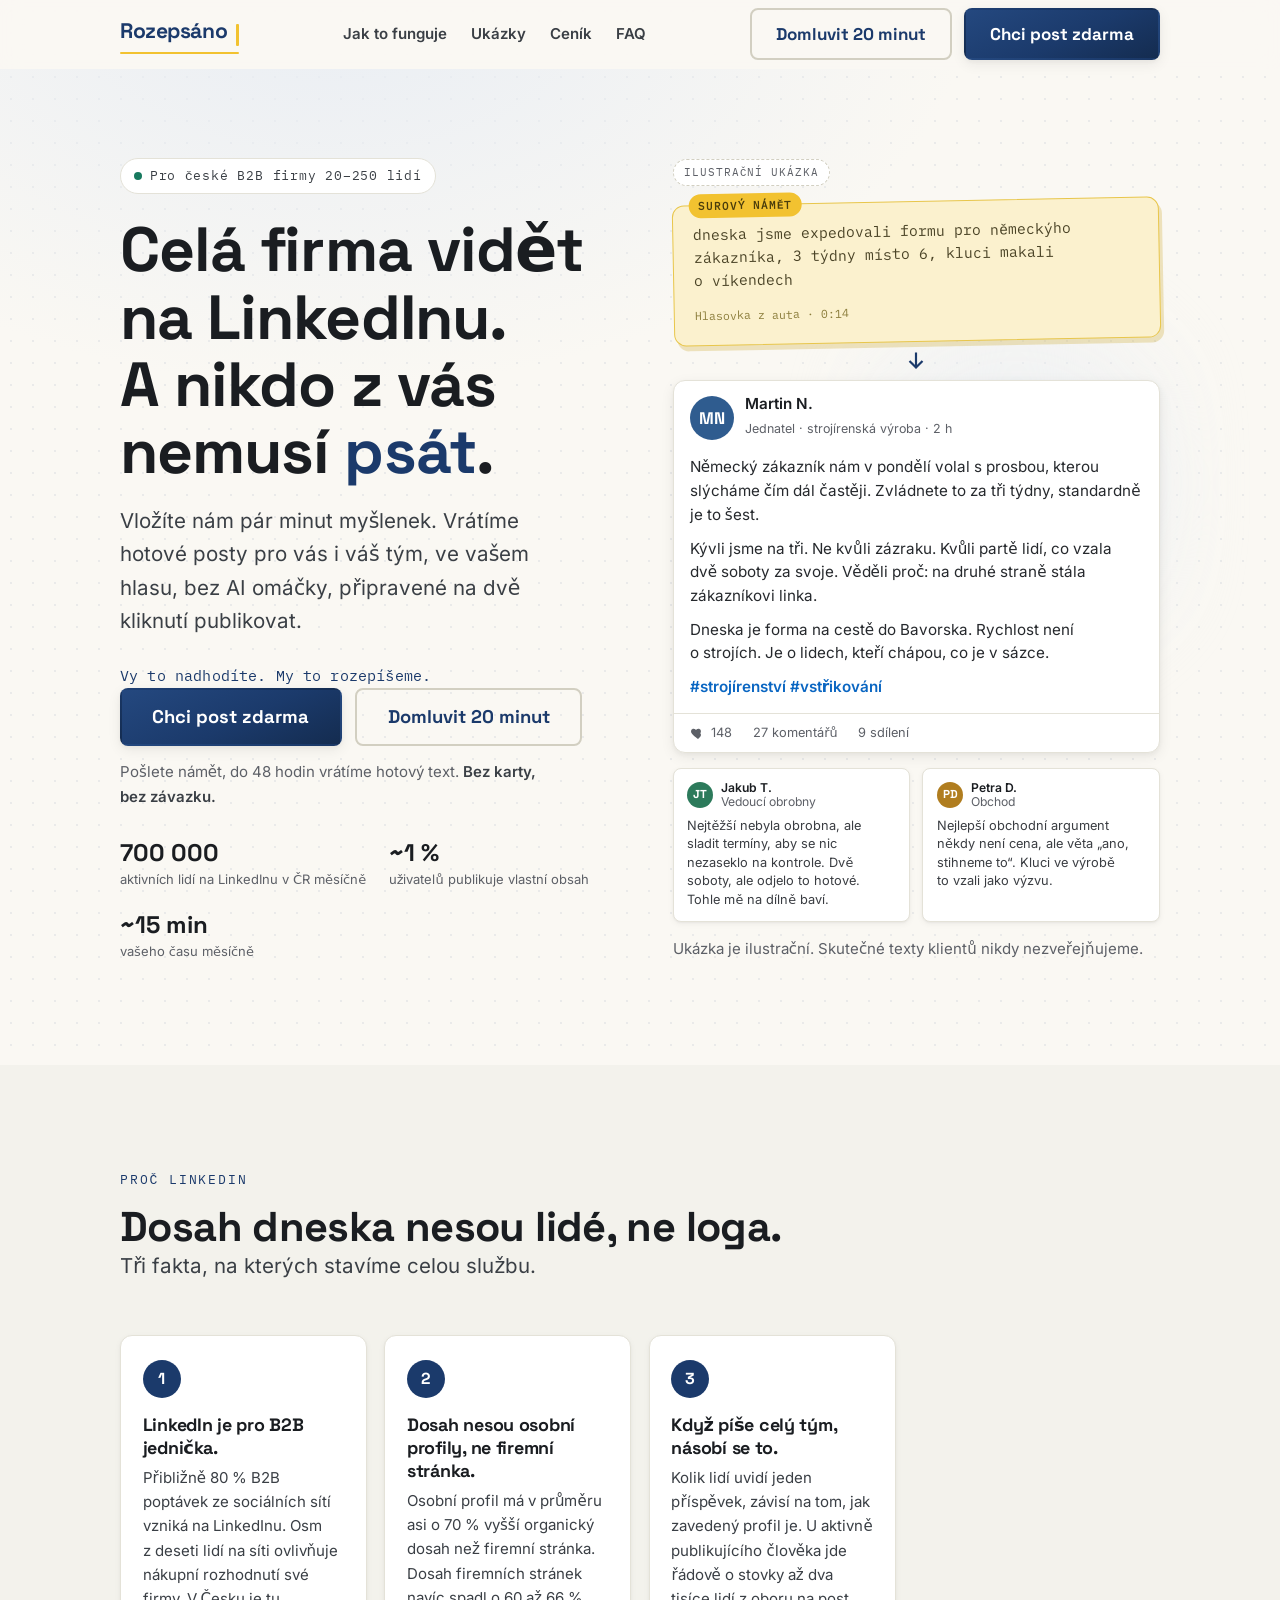
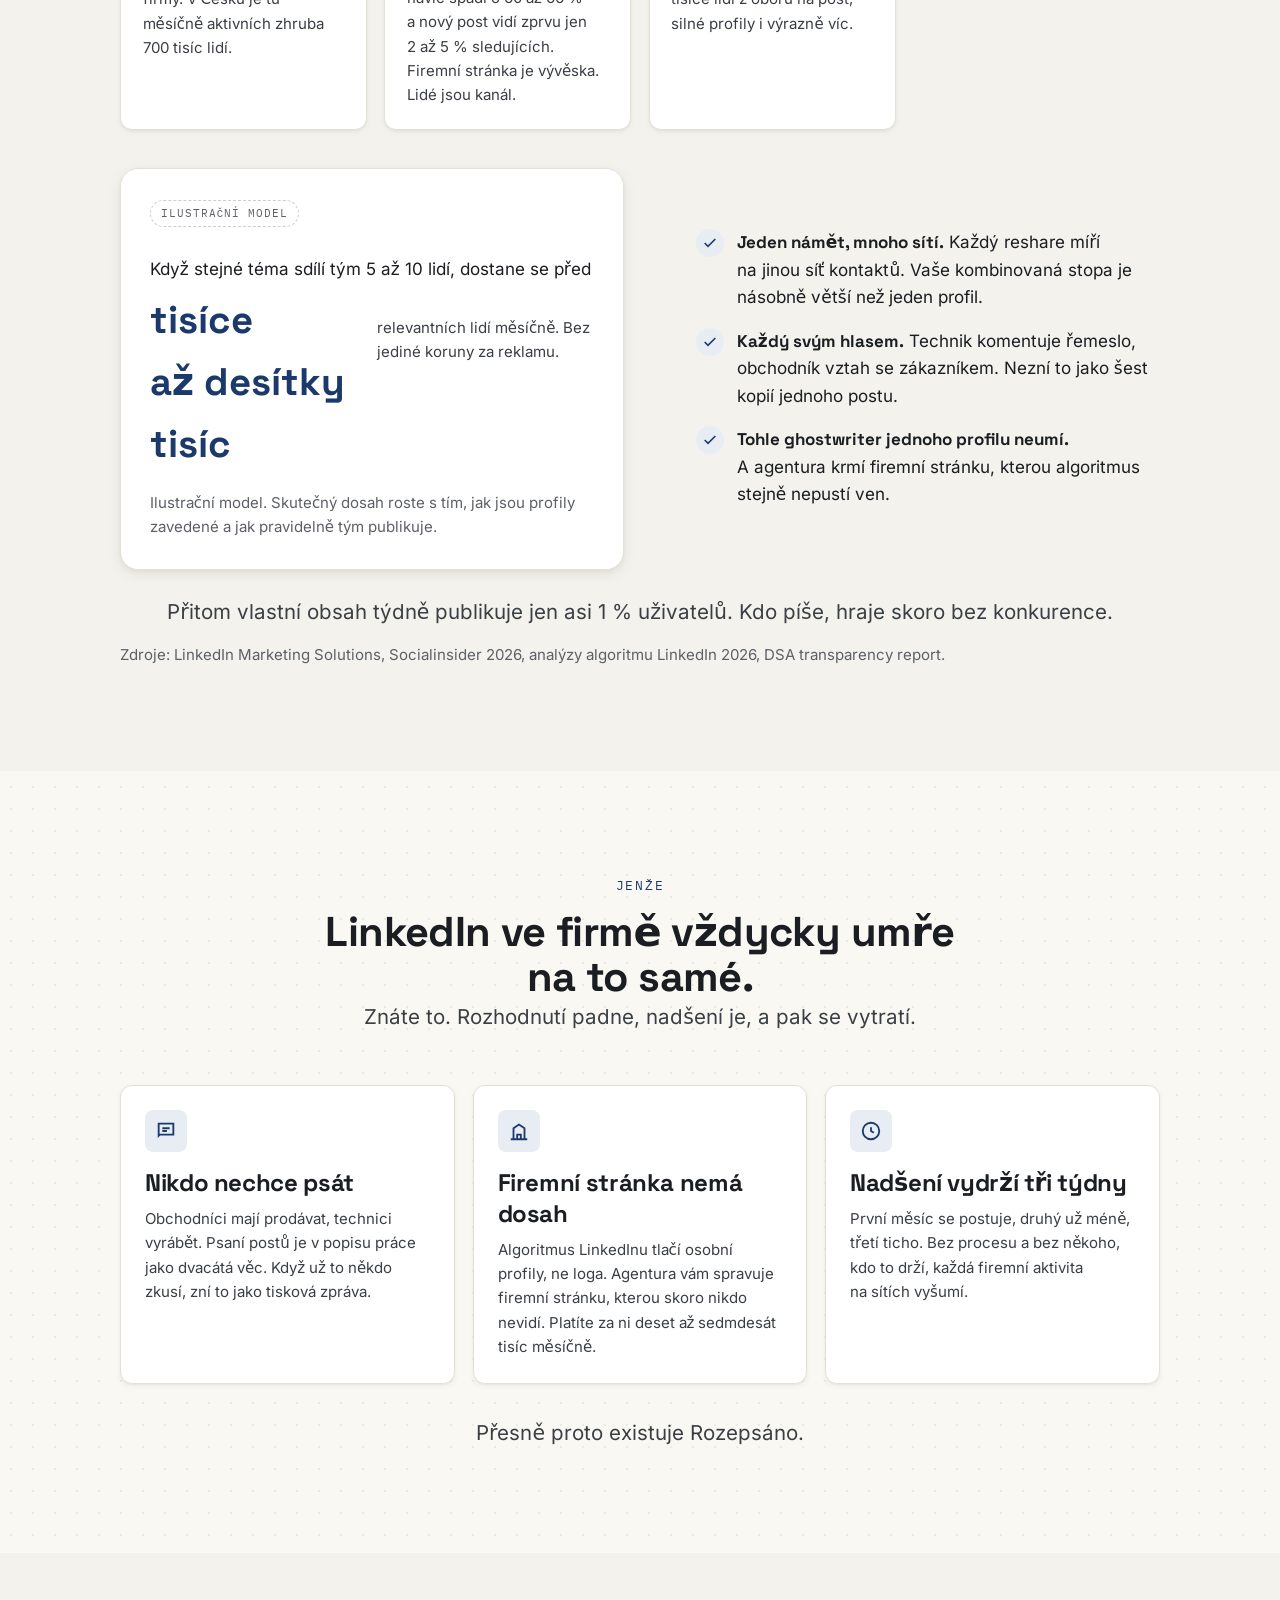
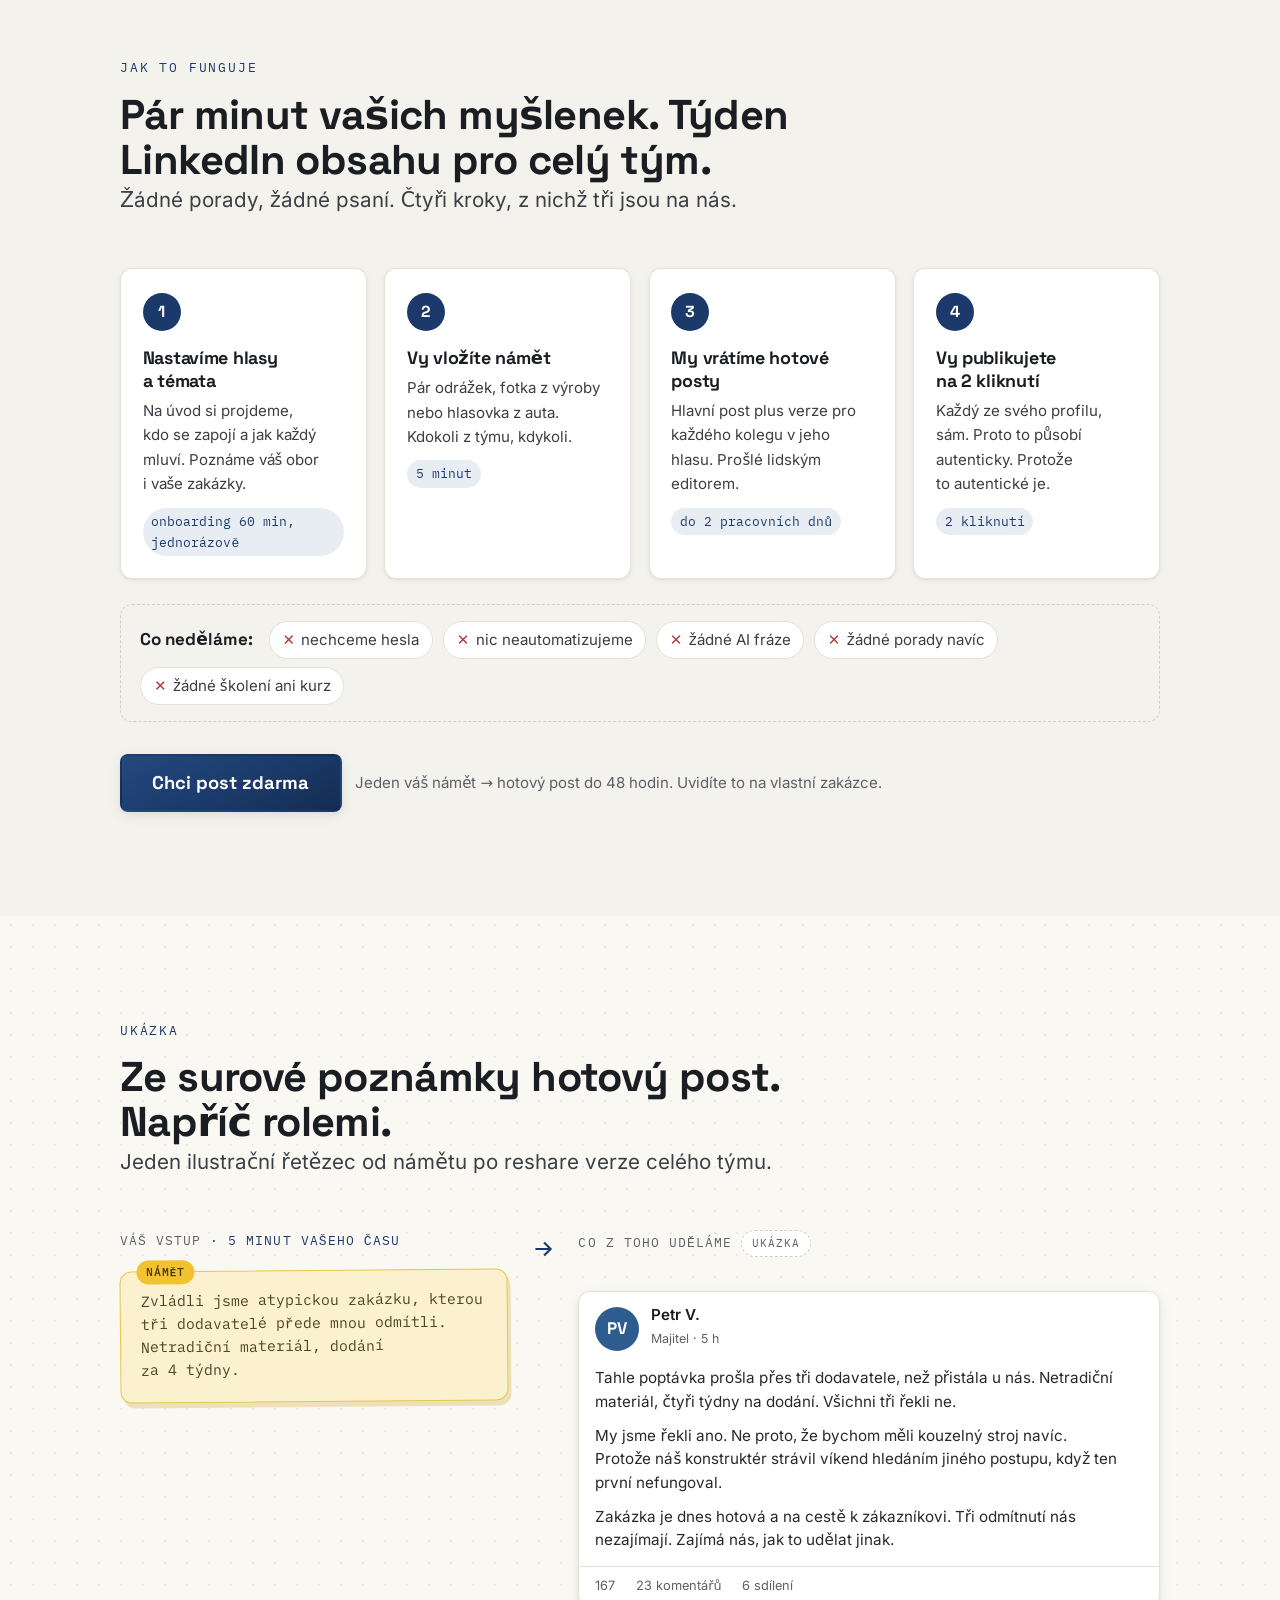
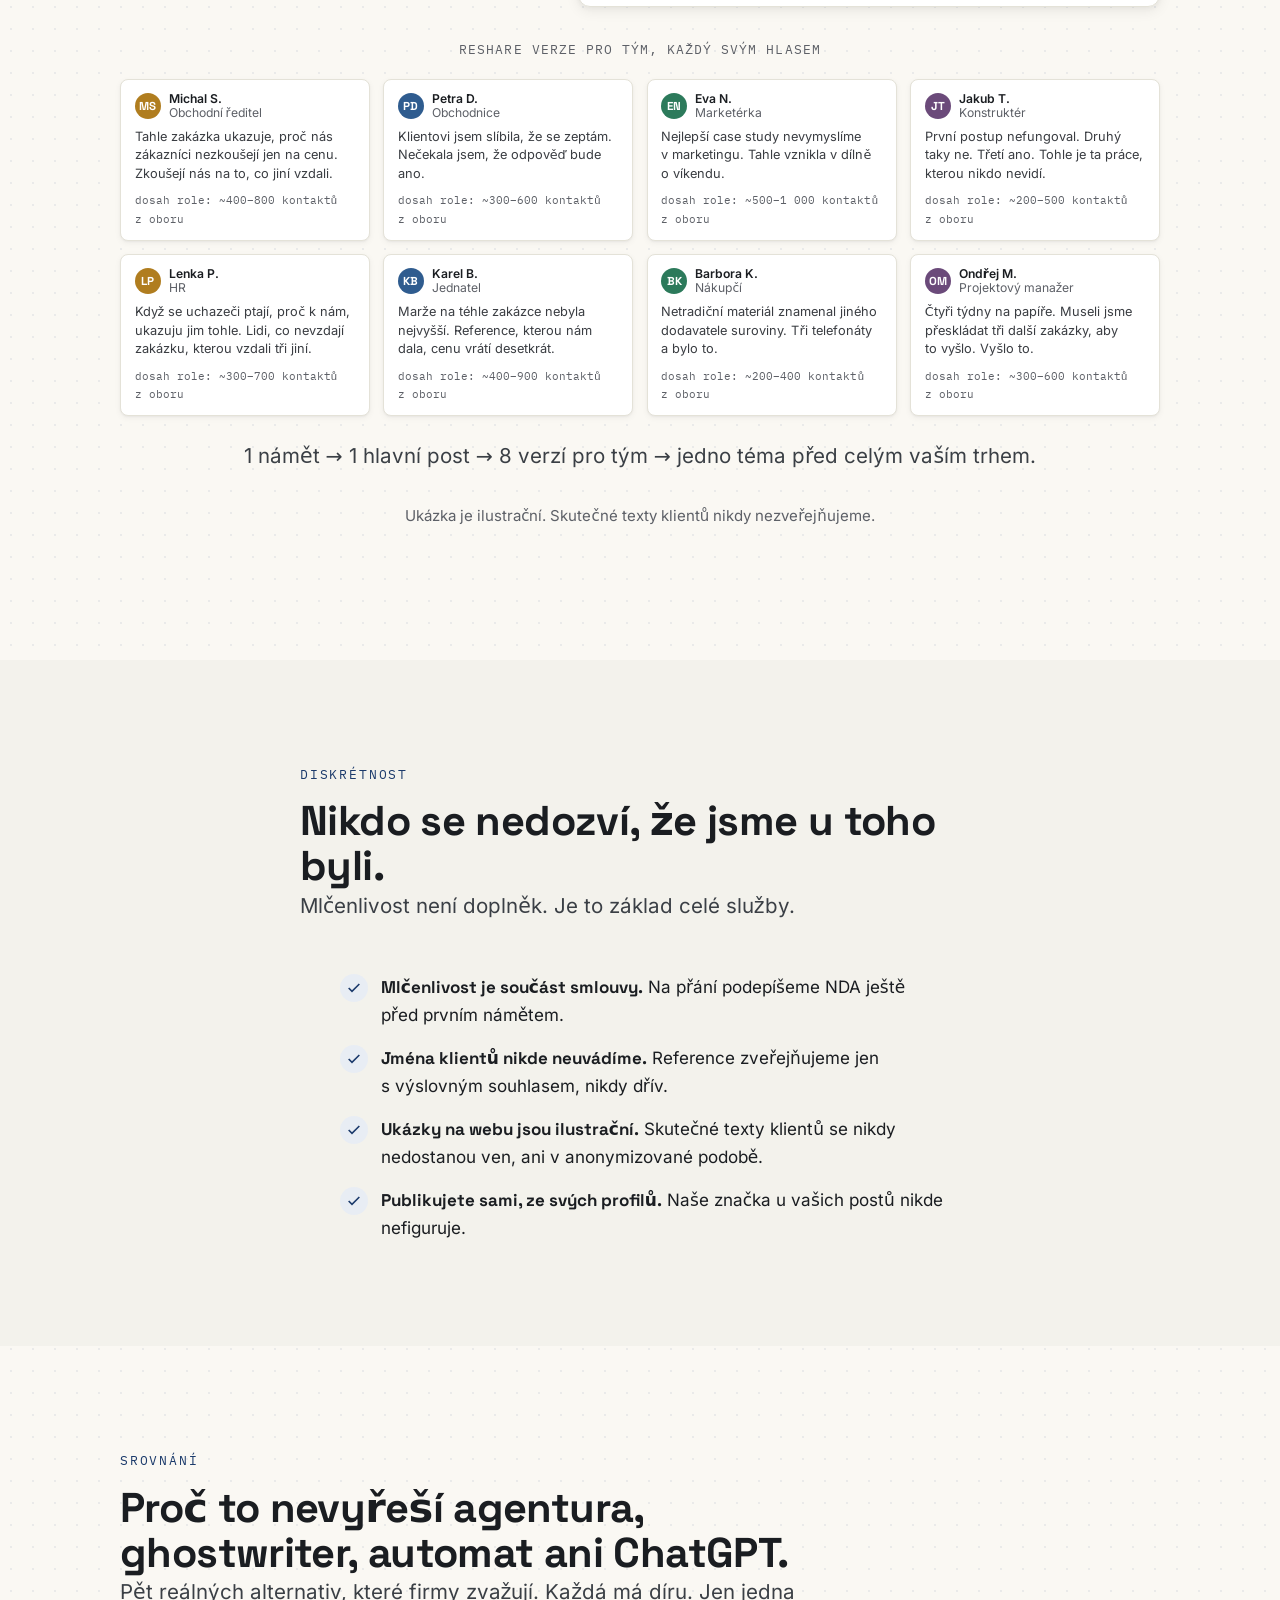
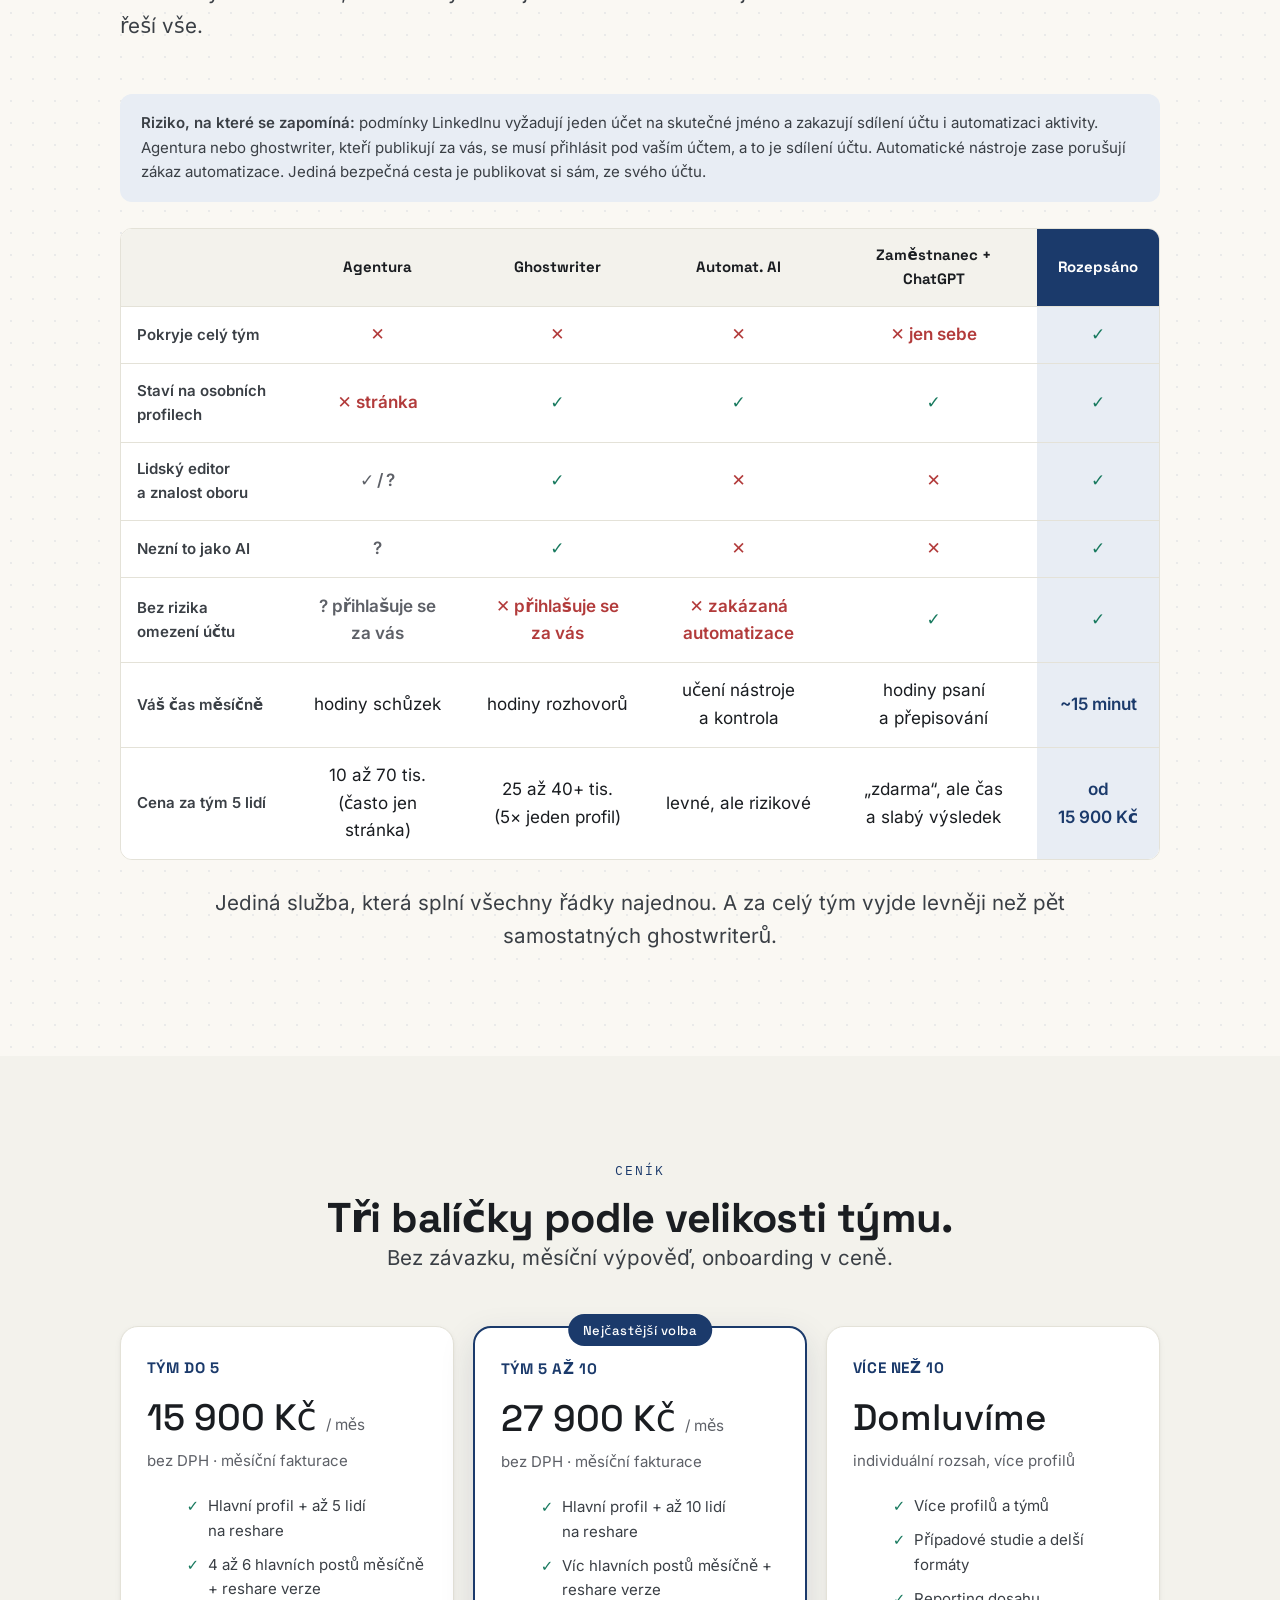
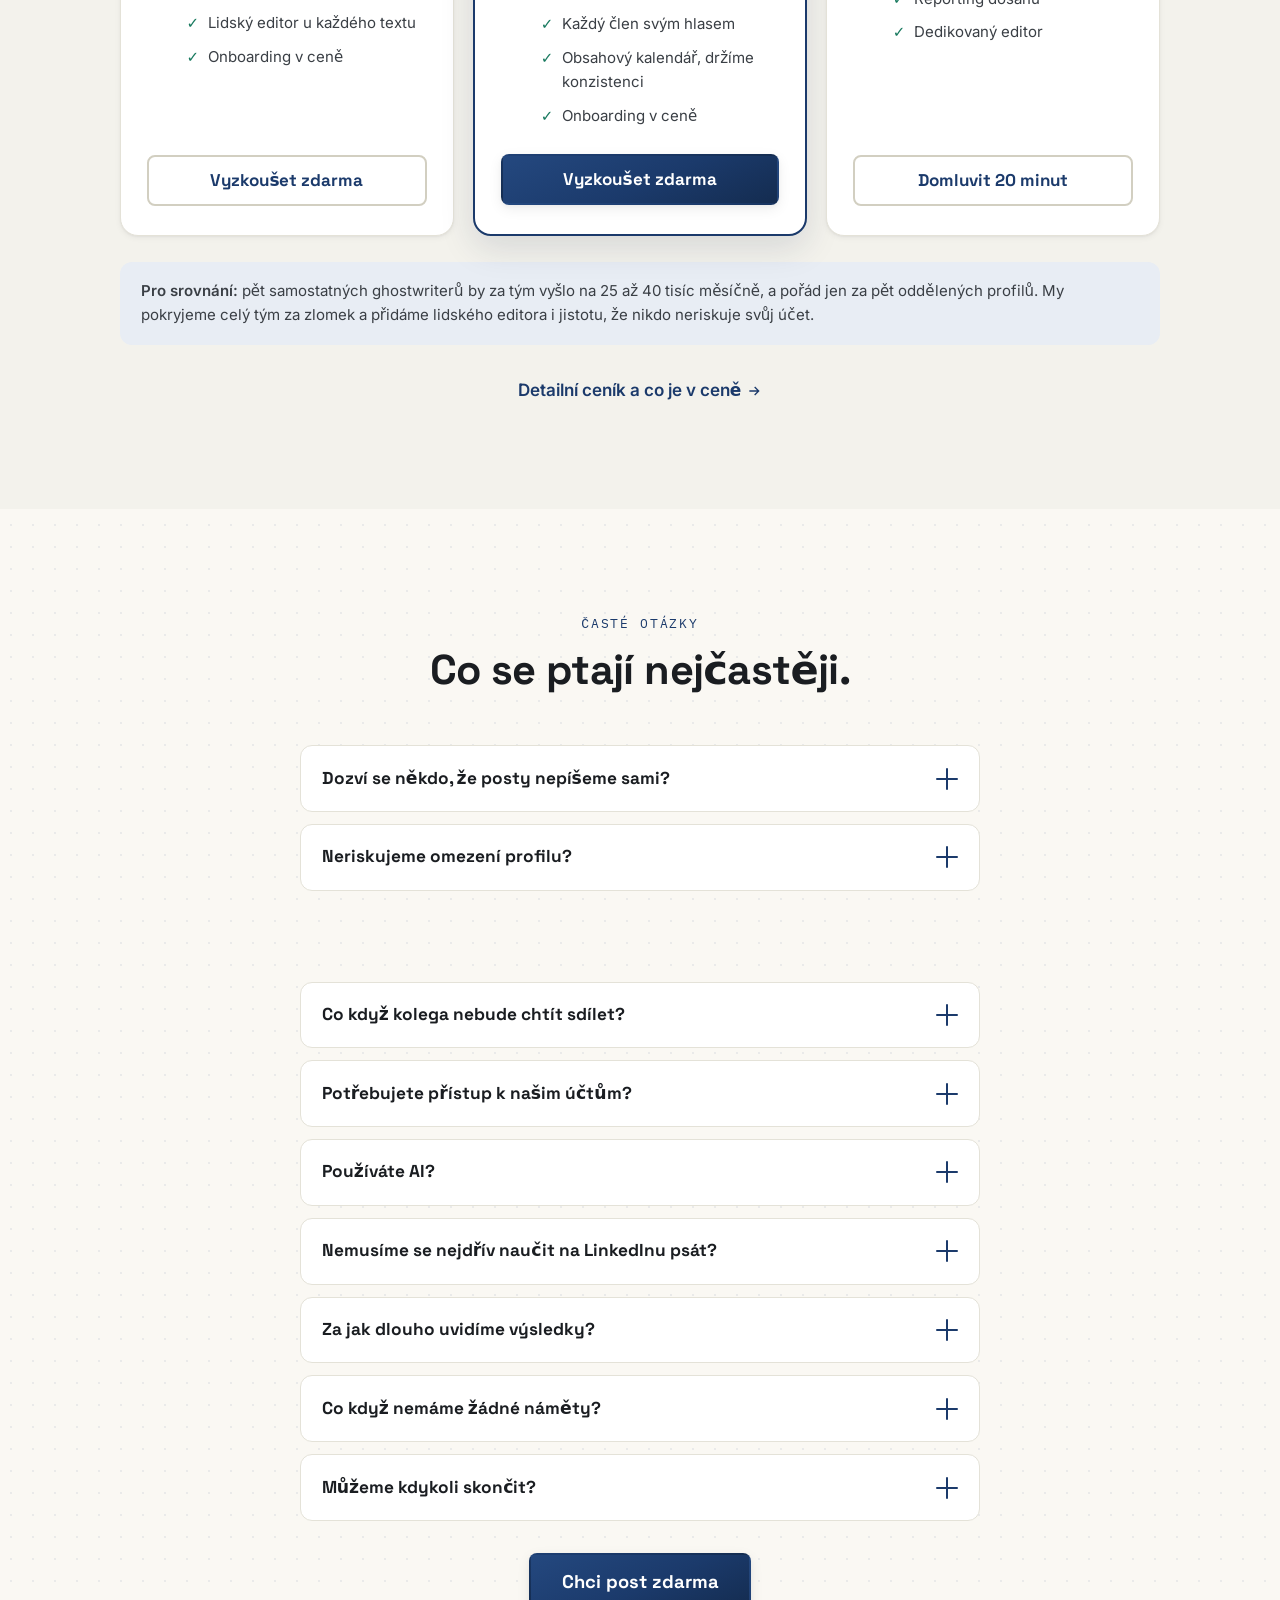
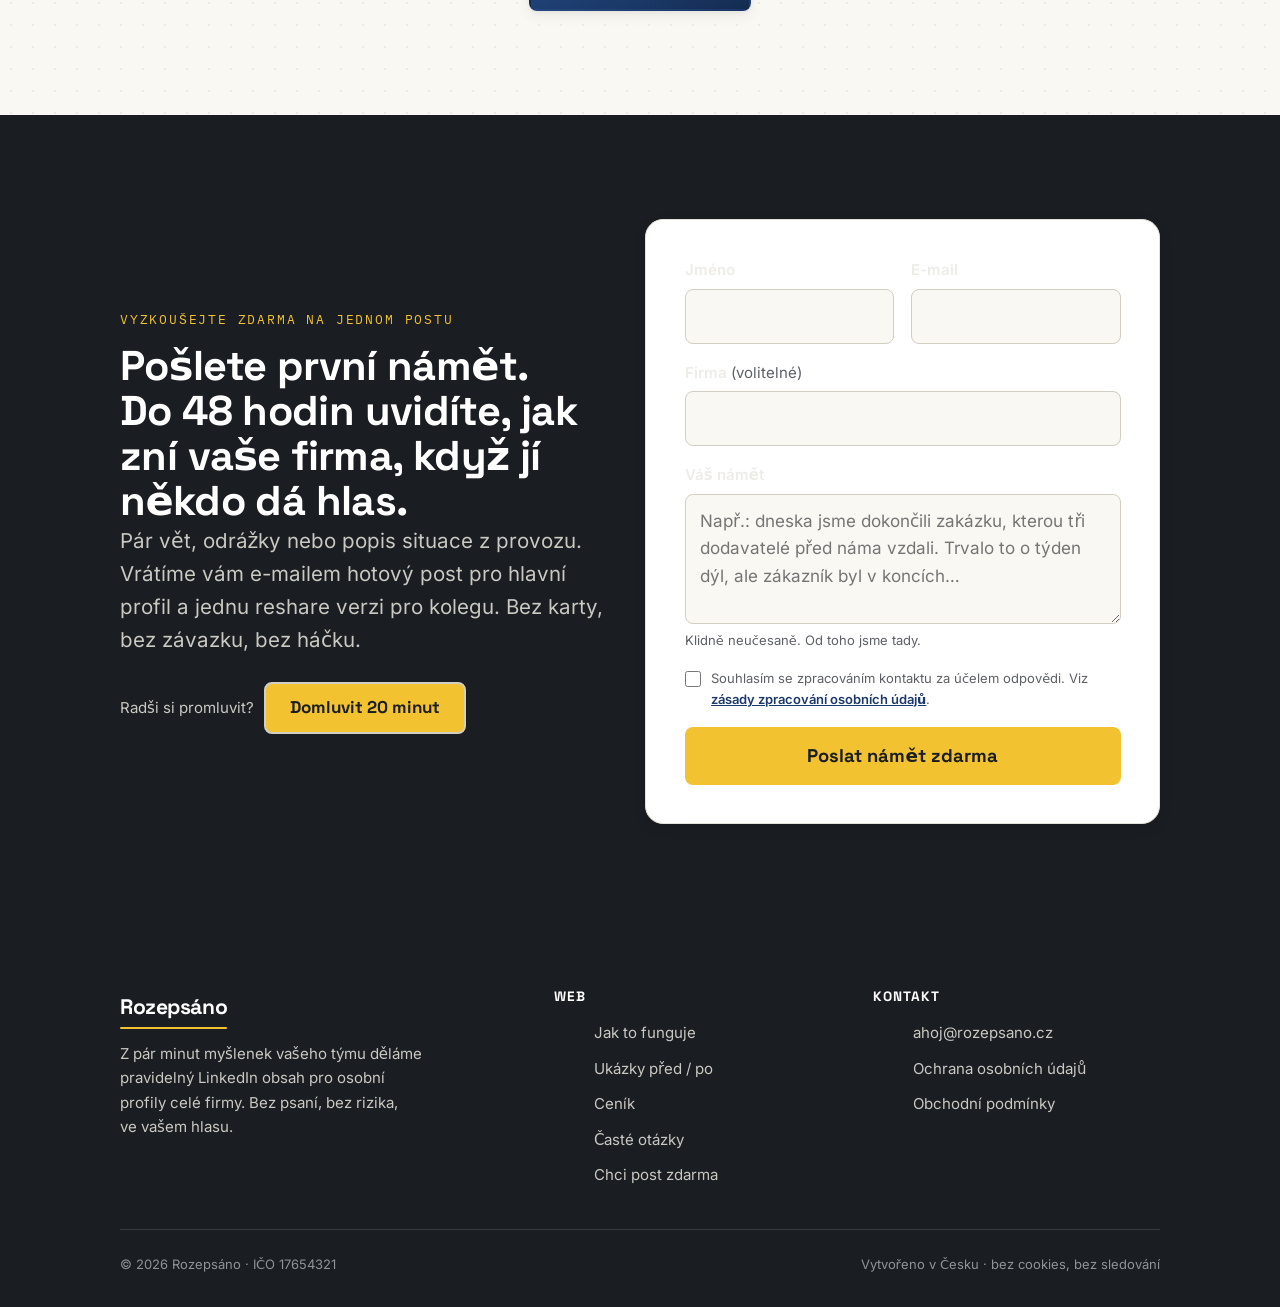
==== commit eebc9fa2: "Rebrand to Rozepsáno and rewrite site content per v1.3 brief Rename Rozepiš -> Rozepsáno across all " ====
--- a/index.html
+++ b/index.html
@@ -3,28 +3,28 @@
 <head>
   <meta charset="utf-8" />
   <meta name="viewport" content="width=device-width, initial-scale=1" />
-  <title>Rozepiš — Celá firma vidět na LinkedInu. A nikdo nemusí psát.</title>
-  <meta name="description" content="Obsahová služba pro české B2B firmy. Vhodíte 5 minut myšlenek, my vrátíme hotové LinkedIn posty pro vás i celý tým — ve vašem hlasu, bez AI omáčky, na 2 kliknutí publikovat." />
-  <link rel="canonical" href="https://rozepis.cz/" />
+  <title>Rozepsáno — Celá firma vidět na LinkedInu. A nikdo nemusí psát.</title>
+  <meta name="description" content="Diskrétní obsahová služba pro české B2B firmy. Vložíte pár minut myšlenek, vrátíme hotové LinkedIn posty pro vás i celý tým, ve vašem hlasu, připravené na dvě kliknutí publikovat." />
+  <link rel="canonical" href="https://rozepsano.cz/" />
 
   <!-- Open Graph / Twitter -->
   <meta property="og:type" content="website" />
   <meta property="og:locale" content="cs_CZ" />
-  <meta property="og:site_name" content="Rozepiš" />
+  <meta property="og:site_name" content="Rozepsáno" />
   <meta property="og:title" content="Vaši zákazníci jsou na LinkedInu. Vaše firma tam mlčí." />
-  <meta property="og:description" content="Rozmluvíme ji — hlasem vašich lidí, bez jejich času. 5 minut myšlenek → týden LinkedIn obsahu pro celý tým." />
-  <meta property="og:url" content="https://rozepis.cz/" />
-  <meta property="og:image" content="https://rozepis.cz/assets/img/og.png" />
+  <meta property="og:description" content="Rozmluvíme ji hlasem vašich lidí, bez jejich času. Pár minut myšlenek → týden LinkedIn obsahu pro celý tým." />
+  <meta property="og:url" content="https://rozepsano.cz/" />
+  <meta property="og:image" content="https://rozepsano.cz/assets/img/og.png" />
   <meta name="twitter:card" content="summary_large_image" />
 
-  <link rel="icon" href="/favicon.svg" type="image/svg+xml" />
+  <link rel="icon" href="favicon.svg" type="image/svg+xml" />
   <link rel="preload" href="assets/fonts/space-grotesk-700.woff2" as="font" type="font/woff2" crossorigin />
   <link rel="preload" href="assets/fonts/inter-400.woff2" as="font" type="font/woff2" crossorigin />
   <link rel="stylesheet" href="assets/css/tokens.css" />
   <link rel="stylesheet" href="assets/css/main.css" />
 
   <!-- Privacy-first analytika bez cookies (Plausible). [DOPLNIT doménu / odkomentovat po nasazení] -->
-  <!-- <script defer data-domain="rozepis.cz" src="https://plausible.io/js/script.js"></script> -->
+  <!-- <script defer data-domain="rozepsano.cz" src="https://plausible.io/js/script.js"></script> -->
 
   <script type="application/ld+json">
   {
@@ -32,28 +32,31 @@
     "@graph": [
       {
         "@type": "Organization",
-        "@id": "https://rozepis.cz/#org",
-        "name": "Rozepiš",
-        "url": "https://rozepis.cz/",
-        "description": "Obsahová služba, která z pár minut myšlenek týmu vytvoří pravidelný LinkedIn obsah pro osobní profily celé firmy.",
+        "@id": "https://rozepsano.cz/#org",
+        "name": "Rozepsáno",
+        "url": "https://rozepsano.cz/",
+        "description": "Diskrétní obsahová služba, která z pár minut myšlenek týmu vytvoří pravidelný LinkedIn obsah pro osobní profily celé firmy.",
         "areaServed": "CZ",
-        "email": "ahoj@rozepis.cz"
+        "email": "ahoj@rozepsano.cz"
       },
       {
         "@type": "Service",
         "name": "LinkedIn obsah pro celý tým",
-        "provider": { "@id": "https://rozepis.cz/#org" },
+        "provider": { "@id": "https://rozepsano.cz/#org" },
         "areaServed": "CZ",
         "serviceType": "Employee advocacy a tvorba LinkedIn obsahu",
-        "description": "Vhodíte surový námět, dostanete hotový LinkedIn post pro hlavní profil i reshare verze v hlasu každého člena týmu."
+        "description": "Vložíte surový námět, dostanete hotový LinkedIn post pro hlavní profil i reshare verze v hlasu každého člena týmu."
       },
       {
         "@type": "FAQPage",
         "mainEntity": [
+          { "@type": "Question", "name": "Dozví se někdo, že posty nepíšeme sami?", "acceptedAnswer": { "@type": "Answer", "text": "Ne. Mlčenlivost máme ve smlouvě a na přání podepíšeme NDA. Posty publikujete sami ze svých účtů, my u nich nikde nefigurujeme." } },
+          { "@type": "Question", "name": "Neriskujeme omezení profilu?", "acceptedAnswer": { "@type": "Answer", "text": "Ne. Nechceme hesla ani se nepřihlašujeme za vás a nepoužíváme automatizaci. Vy publikujete sami, což je jediná cesta, kterou LinkedIn neomezuje." } },
           { "@type": "Question", "name": "Bude to znít jako já?", "acceptedAnswer": { "@type": "Answer", "text": "Ano. Na začátku nastavíme hlas každého člověka a každý text prochází lidským editorem, který zná váš obor. Nezníte jako tisková zpráva ani jako AI." } },
           { "@type": "Question", "name": "Potřebujete přístup k našim účtům?", "acceptedAnswer": { "@type": "Answer", "text": "Ne. Nechceme hesla ani přihlašovací údaje. Nic nepublikujeme za vás. Hotový text dostanete a publikujete si ho sami na dvě kliknutí." } },
-          { "@type": "Question", "name": "Používáte AI?", "acceptedAnswer": { "@type": "Answer", "text": "Ano, na rychlost. Úsudek, fakta a hlas ale dělá člověk. Poznávací znaky AI textů — emoji rakety, prázdné fráze, anglicismy — vyhazujeme." } },
-          { "@type": "Question", "name": "Za jak dlouho uvidíme výsledky?", "acceptedAnswer": { "@type": "Answer", "text": "První post do 48 hodin. Smysl dává konzistence — reálné efekty na dosahu a poptávkách přicházejí obvykle za 2 až 3 měsíce pravidelného publikování." } },
+          { "@type": "Question", "name": "Používáte AI?", "acceptedAnswer": { "@type": "Answer", "text": "Ano, na rychlost. Úsudek, fakta a hlas dělá člověk. Poznávací znaky AI textů (emoji rakety, prázdné fráze, anglicismy) vyhazujeme." } },
+          { "@type": "Question", "name": "Nemusíme se nejdřív naučit na LinkedInu psát?", "acceptedAnswer": { "@type": "Answer", "text": "Ne. Neškolíme vás ani váš tým v kurzu, rovnou dostanete hotový text k publikování, bez týdnů tréninku." } },
+          { "@type": "Question", "name": "Za jak dlouho uvidíme výsledky?", "acceptedAnswer": { "@type": "Answer", "text": "První post do 48 hodin. Smysl dává konzistence, reálné efekty na dosahu a poptávkách přicházejí obvykle za 2 až 3 měsíce pravidelného publikování." } },
           { "@type": "Question", "name": "Můžeme kdykoli skončit?", "acceptedAnswer": { "@type": "Answer", "text": "Ano. Bez závazku, měsíční výpověď. Onboarding je v ceně balíčku." } }
         ]
       }
@@ -67,9 +70,12 @@
   <!-- ============ HEADER ============ -->
   <header class="site-header">
     <div class="wrap nav">
-      <a class="brand" href="/" aria-label="Rozepiš — domů">
-        <span class="brand__mark">Rozepiš</span><span class="brand__cursor" aria-hidden="true"></span>
-      </a>
+      <div class="brand-group">
+        <a class="brand" href="./" aria-label="Rozepsáno — domů">
+          <span class="brand__mark">Rozepsáno</span><span class="brand__cursor" aria-hidden="true"></span>
+        </a>
+        <span class="brand__claim">Vy to nadhodíte. My to rozepíšeme.</span>
+      </div>
       <nav class="nav__links" aria-label="Hlavní navigace">
         <a href="#jak-to-funguje">Jak to funguje</a>
         <a href="#ukazky">Ukázky</a>
@@ -101,7 +107,8 @@
         <div class="hero__copy">
           <span class="hero__badge"><span class="dot" aria-hidden="true"></span> Pro české B2B firmy 20–250 lidí</span>
           <h1>Celá firma vidět na&nbsp;LinkedInu. A&nbsp;nikdo z&nbsp;vás nemusí <span class="hl">psát</span>.</h1>
-          <p class="hero__sub">Vhodíte nám 5&nbsp;minut myšlenek. Vrátíme hotové posty pro vás i&nbsp;váš tým — ve&nbsp;vašem hlasu, bez AI omáčky, připravené na&nbsp;dvě kliknutí publikovat.</p>
+          <p class="hero__sub">Vložíte nám pár minut myšlenek. Vrátíme hotové posty pro vás i&nbsp;váš tým, ve&nbsp;vašem hlasu, bez AI omáčky, připravené na&nbsp;dvě kliknutí publikovat.</p>
+          <p class="hero__claim">Vy to nadhodíte. My to rozepíšeme.</p>
           <div class="cta-row">
             <a class="btn btn--primary btn--lg" href="#post-zdarma">Chci post zdarma</a>
             <a class="btn btn--ghost btn--lg" href="#call">Domluvit 20 minut</a>
@@ -116,10 +123,11 @@
 
         <!-- Signature: transformace poznámky v post -->
         <div class="hero__demo" aria-label="Ukázka: ze surové poznámky vznikne hotový LinkedIn post">
+          <span class="demo-flag">Ilustrační ukázka</span>
           <div class="note reveal">
             <span class="note__tag">Surový námět</span>
-            dneska jsme expedovali formu pro německýho zákazníka, 3&nbsp;tejdny místo 6, kluci makali o&nbsp;víkendech
-            <div class="note__meta">— hlasovka z&nbsp;auta, 0:14</div>
+            dneska jsme expedovali formu pro německýho zákazníka, 3&nbsp;týdny místo 6, kluci makali o&nbsp;víkendech
+            <div class="note__meta">Hlasovka z&nbsp;auta · 0:14</div>
           </div>
 
           <div class="transform-arrow" aria-hidden="true">
@@ -130,13 +138,13 @@
             <div class="li-post__head">
               <div class="li-post__avatar avatar-blue">MN</div>
               <div class="li-post__who">
-                <b>Martin Navrátil</b>
-                <span>Jednatel · Formy&nbsp;&amp;&nbsp;nástroje s.r.o. <span class="li-dot">·</span> 2&nbsp;h</span>
+                <b>Martin N.</b>
+                <span>Jednatel · strojírenská výroba <span class="li-dot">·</span> 2&nbsp;h</span>
               </div>
             </div>
             <div class="li-post__body">
-              <p>Německý zákazník nám v&nbsp;pondělí volal s&nbsp;prosbou, kterou slýcháme čím dál častěji: „Zvládnete to za&nbsp;tři týdny? Standardně je&nbsp;to šest.“</p>
-              <p>Kývli jsme na&nbsp;tři. Ne kvůli zázraku — kvůli partě lidí, co vzala dvě soboty za&nbsp;svoje. Věděli proč: na&nbsp;druhé straně stála zákazníkovi linka.</p>
+              <p>Německý zákazník nám v&nbsp;pondělí volal s&nbsp;prosbou, kterou slýcháme čím dál častěji. Zvládnete to za&nbsp;tři týdny, standardně je&nbsp;to šest.</p>
+              <p>Kývli jsme na&nbsp;tři. Ne&nbsp;kvůli zázraku. Kvůli partě lidí, co&nbsp;vzala dvě soboty za&nbsp;svoje. Věděli proč: na&nbsp;druhé straně stála zákazníkovi linka.</p>
               <p>Dneska je&nbsp;forma na&nbsp;cestě do&nbsp;Bavorska. Rychlost není o&nbsp;strojích. Je&nbsp;o&nbsp;lidech, kteří chápou, co&nbsp;je v&nbsp;sázce.</p>
               <p class="li-post__hashtags">#strojírenství #vstřikování</p>
             </div>
@@ -151,68 +159,116 @@
             <div class="reshare reveal" data-delay="2">
               <div class="reshare__head">
                 <div class="reshare__avatar avatar-green">JT</div>
-                <div class="reshare__who"><b>Jakub Toman</b><span>Vedoucí obrobny</span></div>
+                <div class="reshare__who"><b>Jakub T.</b><span>Vedoucí obrobny</span></div>
               </div>
-              <div class="reshare__body">„Nejtěžší nebyla obrobna, ale sladit termíny, aby se nic nezaseklo na&nbsp;kontrole. Dvě soboty — ale odjelo to hotové. Tohle mě na&nbsp;dílně baví.“</div>
+              <div class="reshare__body">Nejtěžší nebyla obrobna, ale sladit termíny, aby se&nbsp;nic nezaseklo na&nbsp;kontrole. Dvě soboty, ale odjelo to&nbsp;hotové. Tohle mě na&nbsp;dílně baví.</div>
             </div>
             <div class="reshare reveal" data-delay="3">
               <div class="reshare__head">
                 <div class="reshare__avatar avatar-amber">PD</div>
-                <div class="reshare__who"><b>Petra Dvořáková</b><span>Obchod</span></div>
+                <div class="reshare__who"><b>Petra D.</b><span>Obchod</span></div>
               </div>
-              <div class="reshare__body">„Nejlepší obchodní argument někdy není cena, ale věta ‚ano, stihneme to‘. Kluci ve&nbsp;výrobě to vzali jako výzvu.“</div>
-            </div>
-          </div>
-        </div>
-      </div>
-    </section>
-
-    <!-- ============ S2 — PROBLÉM ============ -->
-    <section class="section section--tint" id="problem">
+              <div class="reshare__body">Nejlepší obchodní argument někdy není cena, ale věta „ano, stihneme to&ldquo;. Kluci ve&nbsp;výrobě to&nbsp;vzali jako výzvu.</div>
+            </div>
+          </div>
+          <p class="microcopy" style="margin-top:0.9rem">Ukázka je ilustrační. Skutečné texty klientů nikdy nezveřejňujeme.</p>
+        </div>
+      </div>
+    </section>
+
+    <!-- ============ S2 — PROČ LINKEDIN ============ -->
+    <section class="section section--tint" id="proc-linkedin">
+      <div class="wrap">
+        <div class="section-head reveal">
+          <p class="eyebrow">Proč LinkedIn</p>
+          <h2>Dosah dneska nesou lidé, ne&nbsp;loga.</h2>
+          <p class="lead">Tři fakta, na&nbsp;kterých stavíme celou službu.</p>
+        </div>
+        <div class="steps" style="margin-bottom:2.4rem">
+          <div class="step reveal">
+            <div class="step__n">1</div>
+            <h3>LinkedIn je pro&nbsp;B2B jednička.</h3>
+            <p>Přibližně 80&nbsp;% B2B poptávek ze&nbsp;sociálních sítí vzniká na&nbsp;LinkedInu. Osm z&nbsp;deseti lidí na&nbsp;síti ovlivňuje nákupní rozhodnutí své firmy. V&nbsp;Česku je tu měsíčně aktivních zhruba 700&nbsp;tisíc lidí.</p>
+          </div>
+          <div class="step reveal" data-delay="1">
+            <div class="step__n">2</div>
+            <h3>Dosah nesou osobní profily, ne&nbsp;firemní stránka.</h3>
+            <p>Osobní profil má v&nbsp;průměru asi o&nbsp;70&nbsp;% vyšší organický dosah než firemní stránka. Dosah firemních stránek navíc spadl o&nbsp;60&nbsp;až&nbsp;66&nbsp;% a&nbsp;nový post vidí zprvu jen 2&nbsp;až&nbsp;5&nbsp;% sledujících. Firemní stránka je vývěska. Lidé jsou kanál.</p>
+          </div>
+          <div class="step reveal" data-delay="2">
+            <div class="step__n">3</div>
+            <h3>Když píše celý tým, násobí se to.</h3>
+            <p>Kolik lidí uvidí jeden příspěvek, závisí na&nbsp;tom, jak zavedený profil je. U&nbsp;aktivně publikujícího člověka jde řádově o&nbsp;stovky až&nbsp;dva tisíce lidí z&nbsp;oboru na&nbsp;post, silné profily i&nbsp;výrazně víc.</p>
+          </div>
+        </div>
+
+        <div class="leverage">
+          <div class="leverage__math reveal" style="position:relative">
+            <span class="demo-flag">Ilustrační model</span>
+            <p style="margin-top:0.9rem">Když stejné téma sdílí tým 5&nbsp;až&nbsp;10&nbsp;lidí, dostane se&nbsp;před</p>
+            <div class="total" style="border-top:none;padding-top:0;margin-top:0.3rem">
+              <b>tisíce až&nbsp;desítky tisíc</b><span>relevantních lidí měsíčně. Bez jediné koruny za&nbsp;reklamu.</span>
+            </div>
+            <p class="microcopy" style="margin-top:1rem">Ilustrační model. Skutečný dosah roste s&nbsp;tím, jak jsou profily zavedené a&nbsp;jak pravidelně tým publikuje.</p>
+          </div>
+          <ul class="leverage__list reveal" data-delay="1">
+            <li><span class="ic"><svg viewBox="0 0 24 24" fill="none" stroke="currentColor" stroke-width="2.4"><path d="M20 6L9 17l-5-5"/></svg></span><span><b>Jeden námět, mnoho sítí.</b> Každý reshare míří na&nbsp;jinou síť kontaktů. Vaše kombinovaná stopa je násobně větší než jeden profil.</span></li>
+            <li><span class="ic"><svg viewBox="0 0 24 24" fill="none" stroke="currentColor" stroke-width="2.4"><path d="M20 6L9 17l-5-5"/></svg></span><span><b>Každý svým hlasem.</b> Technik komentuje řemeslo, obchodník vztah se&nbsp;zákazníkem. Nezní to jako šest kopií jednoho postu.</span></li>
+            <li><span class="ic"><svg viewBox="0 0 24 24" fill="none" stroke="currentColor" stroke-width="2.4"><path d="M20 6L9 17l-5-5"/></svg></span><span><b>Tohle ghostwriter jednoho profilu neumí.</b> A&nbsp;agentura krmí firemní stránku, kterou algoritmus stejně nepustí ven.</span></li>
+          </ul>
+        </div>
+        <p class="center lead reveal" style="margin-top:1.6rem">Přitom vlastní obsah týdně publikuje jen asi 1&nbsp;% uživatelů. Kdo píše, hraje skoro bez konkurence.</p>
+        <p class="microcopy reveal">Zdroje: LinkedIn Marketing Solutions, Socialinsider 2026, analýzy algoritmu LinkedIn 2026, DSA transparency report.</p>
+      </div>
+    </section>
+
+    <!-- ============ S3 — PROBLÉM ============ -->
+    <section class="section" id="problem">
       <div class="wrap">
         <div class="section-head center reveal">
-          <p class="eyebrow">Proč to nefunguje</p>
+          <p class="eyebrow">Jenže</p>
           <h2>LinkedIn ve&nbsp;firmě vždycky umře na&nbsp;to samé.</h2>
-          <p class="lead">Znáte to. Rozhodnutí padne, nadšení je, a&nbsp;pak…</p>
+          <p class="lead">Znáte to. Rozhodnutí padne, nadšení je, a&nbsp;pak se&nbsp;vytratí.</p>
         </div>
         <div class="cards cards--3">
           <div class="card reveal">
             <div class="card__ico"><svg viewBox="0 0 24 24" fill="none" stroke="currentColor" stroke-width="2"><path d="M4 4h16v12H5.2L4 17.2V4z"/><path d="M8 9h8M8 12h5"/></svg></div>
             <h3>Nikdo nechce psát</h3>
-            <p>Obchodníci mají prodávat, technici vyrábět. Psaní postů je v&nbsp;popisu práce jako dvacátá věc — a&nbsp;když už to někdo zkusí, zní to jako tisková zpráva.</p>
+            <p>Obchodníci mají prodávat, technici vyrábět. Psaní postů je v&nbsp;popisu práce jako dvacátá věc. Když už to&nbsp;někdo zkusí, zní to jako tisková zpráva.</p>
           </div>
           <div class="card reveal" data-delay="1">
             <div class="card__ico"><svg viewBox="0 0 24 24" fill="none" stroke="currentColor" stroke-width="2"><path d="M3 21h18M6 21V9l6-4 6 4v12"/><path d="M10 21v-5h4v5"/></svg></div>
             <h3>Firemní stránka nemá dosah</h3>
-            <p>Algoritmus LinkedInu tlačí osobní profily, ne loga. Agentura vám spravuje firemní stránku, kterou skoro nikdo nevidí — a&nbsp;platíte za&nbsp;ni deset až sedmdesát tisíc měsíčně.</p>
+            <p>Algoritmus LinkedInu tlačí osobní profily, ne&nbsp;loga. Agentura vám spravuje firemní stránku, kterou skoro nikdo nevidí. Platíte za&nbsp;ni deset až&nbsp;sedmdesát tisíc měsíčně.</p>
           </div>
           <div class="card reveal" data-delay="2">
             <div class="card__ico"><svg viewBox="0 0 24 24" fill="none" stroke="currentColor" stroke-width="2"><path d="M12 8v4l3 2"/><circle cx="12" cy="12" r="9"/></svg></div>
             <h3>Nadšení vydrží tři týdny</h3>
-            <p>První měsíc se postuje, druhý už méně, třetí ticho. Bez procesu a&nbsp;bez někoho, kdo to drží, každá firemní aktivita na&nbsp;sítích vyšumí.</p>
-          </div>
-        </div>
-      </div>
-    </section>
-
-    <!-- ============ S3 — JAK TO FUNGUJE ============ -->
-    <section class="section" id="jak-to-funguje">
+            <p>První měsíc se&nbsp;postuje, druhý už méně, třetí ticho. Bez procesu a&nbsp;bez někoho, kdo to&nbsp;drží, každá firemní aktivita na&nbsp;sítích vyšumí.</p>
+          </div>
+        </div>
+        <p class="center lead reveal" style="margin-top:2rem">Přesně proto existuje Rozepsáno.</p>
+      </div>
+    </section>
+
+    <!-- ============ S4 — JAK TO FUNGUJE ============ -->
+    <section class="section section--tint" id="jak-to-funguje">
       <div class="wrap">
         <div class="section-head reveal">
           <p class="eyebrow">Jak to funguje</p>
-          <h2>5&nbsp;minut vašich myšlenek. Týden LinkedIn obsahu pro celý tým.</h2>
+          <h2>Pár minut vašich myšlenek. Týden LinkedIn obsahu pro celý tým.</h2>
           <p class="lead">Žádné porady, žádné psaní. Čtyři kroky, z&nbsp;nichž tři jsou na&nbsp;nás.</p>
         </div>
         <div class="steps">
           <div class="step reveal">
             <div class="step__n">1</div>
             <h3>Nastavíme hlasy a&nbsp;témata</h3>
-            <p>Na&nbsp;úvod si projdeme, kdo se zapojí a&nbsp;jak každý mluví. Poznáme váš obor i&nbsp;vaše zakázky.</p>
+            <p>Na&nbsp;úvod si projdeme, kdo se&nbsp;zapojí a&nbsp;jak každý mluví. Poznáme váš obor i&nbsp;vaše zakázky.</p>
             <span class="step__time">onboarding 60&nbsp;min, jednorázově</span>
           </div>
           <div class="step reveal" data-delay="1">
             <div class="step__n">2</div>
-            <h3>Vy vhodíte námět</h3>
+            <h3>Vy vložíte námět</h3>
             <p>Pár odrážek, fotka z&nbsp;výroby nebo hlasovka z&nbsp;auta. Kdokoli z&nbsp;týmu, kdykoli.</p>
             <span class="step__time">5&nbsp;minut</span>
           </div>
@@ -225,7 +281,7 @@
           <div class="step reveal" data-delay="3">
             <div class="step__n">4</div>
             <h3>Vy publikujete na&nbsp;2&nbsp;kliknutí</h3>
-            <p>Každý ze&nbsp;svého profilu, sám. Proto to&nbsp;působí autenticky — protože to&nbsp;autentické je.</p>
+            <p>Každý ze&nbsp;svého profilu, sám. Proto to&nbsp;působí autenticky. Protože to&nbsp;autentické je.</p>
             <span class="step__time">2&nbsp;kliknutí</span>
           </div>
         </div>
@@ -235,7 +291,8 @@
           <span class="chip">nechceme hesla</span>
           <span class="chip">nic neautomatizujeme</span>
           <span class="chip">žádné AI fráze</span>
-          <span class="chip">žádné dlouhé porady</span>
+          <span class="chip">žádné porady navíc</span>
+          <span class="chip">žádné školení ani kurz</span>
         </div>
 
         <div class="cta-row mt-lg reveal">
@@ -245,140 +302,128 @@
       </div>
     </section>
 
-    <!-- ============ S4 — PÁKA TÝMU ============ -->
-    <section class="section section--tint" id="paka">
-      <div class="wrap">
-        <div class="section-head reveal">
-          <p class="eyebrow">Diferenciátor #1</p>
-          <h2>Jeden námět. Dosah celého týmu.</h2>
-          <p class="lead">Ghostwriter píše jednomu člověku. My z&nbsp;jednoho námětu uděláme obsah pro celou firmu — a&nbsp;dosah se sečte.</p>
-        </div>
-        <div class="leverage">
-          <div class="leverage__math reveal">
-            <div class="fan">
-              <div class="fan__row"><span class="who"><span class="reshare__avatar avatar-blue" style="width:22px;height:22px;font-size:.62rem">MN</span> Jednatel</span><span class="bar" style="width:64%"></span><span class="num">500</span></div>
-              <div class="fan__row"><span class="who"><span class="reshare__avatar avatar-amber" style="width:22px;height:22px;font-size:.62rem">PD</span> Obchod</span><span class="bar" style="width:70%"></span><span class="num">560</span></div>
-              <div class="fan__row"><span class="who"><span class="reshare__avatar avatar-green" style="width:22px;height:22px;font-size:.62rem">JT</span> Výroba</span><span class="bar" style="width:52%"></span><span class="num">410</span></div>
-              <div class="fan__row"><span class="who"><span class="reshare__avatar avatar-plum" style="width:22px;height:22px;font-size:.62rem">LK</span> Technik</span><span class="bar" style="width:58%"></span><span class="num">470</span></div>
-              <div class="fan__row"><span class="who"><span class="reshare__avatar avatar-blue" style="width:22px;height:22px;font-size:.62rem">HR</span> Nábor</span><span class="bar" style="width:74%"></span><span class="num">600</span></div>
-              <div class="fan__row"><span class="who"><span class="reshare__avatar avatar-amber" style="width:22px;height:22px;font-size:.62rem">+</span> Kolega</span><span class="bar" style="width:57%"></span><span class="num">460</span></div>
-            </div>
-            <div class="total"><b>3&nbsp;000</b><span>relevantních lidí zasažených jedním námětem — bez jediné koruny za&nbsp;reklamu.</span></div>
-          </div>
-          <ul class="leverage__list reveal" data-delay="1">
-            <li><span class="ic"><svg viewBox="0 0 24 24" fill="none" stroke="currentColor" stroke-width="2.4"><path d="M20 6L9 17l-5-5"/></svg></span><span><b>6&nbsp;lidí × ~500 kontaktů = 3&nbsp;000 zásahů.</b> Každý reshare míří na&nbsp;jinou síť — vaše kombinovaná stopa je násobně větší než jeden profil.</span></li>
-            <li><span class="ic"><svg viewBox="0 0 24 24" fill="none" stroke="currentColor" stroke-width="2.4"><path d="M20 6L9 17l-5-5"/></svg></span><span><b>Každý svým hlasem.</b> Technik komentuje řemeslo, obchodník vztah se&nbsp;zákazníkem. Nezní to jako šest kopií jednoho postu.</span></li>
-            <li><span class="ic"><svg viewBox="0 0 24 24" fill="none" stroke="currentColor" stroke-width="2.4"><path d="M20 6L9 17l-5-5"/></svg></span><span><b>Tohle ghostwriter jednoho profilu neumí.</b> A&nbsp;agentura krmí firemní stránku, kterou algoritmus stejně nepustí ven.</span></li>
-          </ul>
-        </div>
-      </div>
-    </section>
-
-    <!-- ============ S5 — UKÁZKY ============ -->
+    <!-- ============ S5 — UKÁZKA ============ -->
     <section class="section" id="ukazky">
       <div class="wrap">
         <div class="section-head reveal">
-          <p class="eyebrow">Důkaz</p>
+          <p class="eyebrow">Ukázka</p>
           <h2>Ze&nbsp;surové poznámky hotový post. Napříč rolemi.</h2>
-          <p class="lead">Tři reálné situace z&nbsp;výrobní firmy. Vlevo, co přišlo od&nbsp;týmu. Vpravo, co jsme vrátili.</p>
-        </div>
-
-        <div class="samples-list">
-          <!-- Ukázka A: majitel -->
-          <article class="sample reveal">
-            <div>
-              <span class="sample__role">Majitel</span>
-              <p class="sample__label">Surový vstup</p>
-              <div class="note" style="rotate:-.6deg">
-                <span class="note__tag">Námět</span>
-                zákazník volal že konkurence mu nabídla o&nbsp;15&nbsp;% levněji, nakonec zůstal u&nbsp;nás kvůli servisu — za&nbsp;5&nbsp;let ani jedna reklamace
+          <p class="lead">Jeden ilustrační řetězec od&nbsp;námětu po&nbsp;reshare verze celého týmu.</p>
+        </div>
+
+        <div class="sample-flow">
+          <div class="sample-flow__step reveal">
+            <p class="sample__label">Váš vstup <span class="badge-inline">· 5&nbsp;minut vašeho času</span></p>
+            <div class="note" style="rotate:-.5deg">
+              <span class="note__tag">Námět</span>
+              Zvládli jsme atypickou zakázku, kterou tři dodavatelé přede mnou odmítli. Netradiční materiál, dodání za&nbsp;4&nbsp;týdny.
+            </div>
+          </div>
+
+          <div class="transform-arrow" aria-hidden="true">
+            <svg viewBox="0 0 24 24" fill="none" stroke="currentColor" stroke-width="2"><path d="M12 5v14M6 13l6 6 6-6"/></svg>
+          </div>
+
+          <div class="sample-flow__step reveal" data-delay="1">
+            <p class="sample__label">Co z&nbsp;toho uděláme <span class="demo-flag">Ukázka</span></p>
+            <div class="li-post">
+              <div class="li-post__head">
+                <div class="li-post__avatar avatar-blue">PV</div>
+                <div class="li-post__who"><b>Petr V.</b><span>Majitel <span class="li-dot">·</span> 5&nbsp;h</span></div>
               </div>
-            </div>
-            <div>
-              <p class="sample__label">Hotový post</p>
-              <div class="li-post">
-                <div class="li-post__head">
-                  <div class="li-post__avatar avatar-blue">MN</div>
-                  <div class="li-post__who"><b>Martin Navrátil</b><span>Jednatel <span class="li-dot">·</span> 1&nbsp;d</span></div>
-                </div>
-                <div class="li-post__body">
-                  <p>Minulý týden mi zákazník otevřeně řekl, že má nabídku o&nbsp;15&nbsp;%&nbsp;levnější. A&nbsp;přesto zůstal.</p>
-                  <p>Ptal jsem se&nbsp;proč. Odpověď: „Za&nbsp;pět let jsem u&nbsp;vás neřešil jedinou reklamaci. To&nbsp;patnáct procent nedožene.“</p>
-                  <p>Nejlevnější nabídka a&nbsp;nejlevnější zakázka nejsou totéž. Rozdíl se&nbsp;pozná až za&nbsp;pár let — a&nbsp;my na&nbsp;něm stavíme celou firmu.</p>
-                </div>
-                <div class="li-post__foot"><span>112</span><span>18&nbsp;komentářů</span></div>
+              <div class="li-post__body">
+                <p>Tahle poptávka prošla přes tři dodavatele, než přistála u&nbsp;nás. Netradiční materiál, čtyři týdny na&nbsp;dodání. Všichni tři řekli ne.</p>
+                <p>My jsme řekli ano. Ne&nbsp;proto, že bychom měli kouzelný stroj navíc. Protože náš konstruktér strávil víkend hledáním jiného postupu, když ten první nefungoval.</p>
+                <p>Zakázka je&nbsp;dnes hotová a&nbsp;na&nbsp;cestě k&nbsp;zákazníkovi. Tři odmítnutí nás nezajímají. Zajímá nás, jak to&nbsp;udělat jinak.</p>
               </div>
-            </div>
-          </article>
-
-          <!-- Ukázka B: obchodník -->
-          <article class="sample reveal">
-            <div>
-              <span class="sample__role">Obchodník</span>
-              <p class="sample__label">Surový vstup</p>
-              <div class="note" style="rotate:.7deg">
-                <span class="note__tag">Námět</span>
-                MSV Brno, hala P, nabušeno. 40&nbsp;vizitek, tři fakt zajímavý poptávky na&nbsp;automatizaci linky. lidi řešej hlavně nedostatek operátorů
-              </div>
-            </div>
-            <div>
-              <p class="sample__label">Hotový post</p>
-              <div class="li-post">
-                <div class="li-post__head">
-                  <div class="li-post__avatar avatar-amber">PD</div>
-                  <div class="li-post__who"><b>Petra Dvořáková</b><span>Obchodní manažerka <span class="li-dot">·</span> 3&nbsp;d</span></div>
-                </div>
-                <div class="li-post__body">
-                  <p>Tři dny na&nbsp;MSV v&nbsp;Brně, hala&nbsp;P. Ptáte se, jestli se&nbsp;veletrhy ještě vyplácí?</p>
-                  <p>Ze&nbsp;čtyřiceti rozhovorů se&nbsp;jedna věc opakovala u&nbsp;každého druhého stánku: chybí operátoři. Nejde o&nbsp;to, jestli automatizovat — ale co&nbsp;automatizovat první.</p>
-                  <p>Odvážím si tři konkrétní poptávky. A&nbsp;jednu jistotu: kdo dnes řeší lidi, bude zítra řešit roboty.</p>
-                </div>
-                <div class="li-post__foot"><span>89</span><span>11&nbsp;komentářů</span></div>
-              </div>
-            </div>
-          </article>
-
-          <!-- Ukázka C: technik / HR -->
-          <article class="sample reveal">
-            <div>
-              <span class="sample__role">Technik &amp; nábor</span>
-              <p class="sample__label">Surový vstup</p>
-              <div class="note" style="rotate:-.5deg">
-                <span class="note__tag">Námět</span>
-                vzali jsme dva učně ze&nbsp;střední průmyslovky, jeden po&nbsp;měsíci obsluhuje CNC sám. dřív jsme se&nbsp;báli brát čerstvý absolventy
-              </div>
-            </div>
-            <div>
-              <p class="sample__label">Hotový post</p>
-              <div class="li-post">
-                <div class="li-post__head">
-                  <div class="li-post__avatar avatar-green">JT</div>
-                  <div class="li-post__who"><b>Jakub Toman</b><span>Vedoucí výroby <span class="li-dot">·</span> 4&nbsp;d</span></div>
-                </div>
-                <div class="li-post__body">
-                  <p>Dlouho jsme se&nbsp;báli brát čerstvé absolventy. „Nemají praxi, kdo je&nbsp;doučí.“</p>
-                  <p>Před měsícem jsme vzali dva učně z&nbsp;průmyslovky. Jeden dnes obsluhuje CNC úplně sám. Nechyběla praxe — chyběl někdo, kdo jim dá šanci a&nbsp;stroj.</p>
-                  <p>Hledáme další. Když máte doma šikovného osmnáctiletého, co si&nbsp;rád hraje se&nbsp;stroji, ozvěte se.</p>
-                </div>
-                <div class="li-post__foot"><span>203</span><span>34&nbsp;komentářů</span></div>
-              </div>
-            </div>
-          </article>
-        </div>
-
-        <p class="center mt-lg reveal"><a class="text-link" href="ukazky/">Prohlédnout víc ukázek před&nbsp;/&nbsp;po
+              <div class="li-post__foot"><span>167</span><span>23&nbsp;komentářů</span><span>6&nbsp;sdílení</span></div>
+            </div>
+          </div>
+        </div>
+
+        <div class="sample-flow__reshare reveal" data-delay="2">
+          <p class="sample__label center">Reshare verze pro tým, každý svým hlasem</p>
+          <div class="reshare-grid">
+            <div class="reshare">
+              <div class="reshare__head"><div class="reshare__avatar avatar-amber">MS</div><div class="reshare__who"><b>Michal S.</b><span>Obchodní ředitel</span></div></div>
+              <div class="reshare__body">Tahle zakázka ukazuje, proč nás zákazníci nezkoušejí jen na&nbsp;cenu. Zkoušejí nás na&nbsp;to, co&nbsp;jiní vzdali.</div>
+              <div class="reshare__reach">dosah role: ~400–800 kontaktů z&nbsp;oboru</div>
+            </div>
+            <div class="reshare">
+              <div class="reshare__head"><div class="reshare__avatar avatar-blue">PD</div><div class="reshare__who"><b>Petra D.</b><span>Obchodnice</span></div></div>
+              <div class="reshare__body">Klientovi jsem slíbila, že se&nbsp;zeptám. Nečekala jsem, že odpověď bude ano.</div>
+              <div class="reshare__reach">dosah role: ~300–600 kontaktů z&nbsp;oboru</div>
+            </div>
+            <div class="reshare">
+              <div class="reshare__head"><div class="reshare__avatar avatar-green">EN</div><div class="reshare__who"><b>Eva N.</b><span>Marketérka</span></div></div>
+              <div class="reshare__body">Nejlepší case study nevymyslíme v&nbsp;marketingu. Tahle vznikla v&nbsp;dílně o&nbsp;víkendu.</div>
+              <div class="reshare__reach">dosah role: ~500–1&nbsp;000 kontaktů z&nbsp;oboru</div>
+            </div>
+            <div class="reshare">
+              <div class="reshare__head"><div class="reshare__avatar avatar-plum">JT</div><div class="reshare__who"><b>Jakub T.</b><span>Konstruktér</span></div></div>
+              <div class="reshare__body">První postup nefungoval. Druhý taky ne. Třetí ano. Tohle je&nbsp;ta práce, kterou nikdo nevidí.</div>
+              <div class="reshare__reach">dosah role: ~200–500 kontaktů z&nbsp;oboru</div>
+            </div>
+            <div class="reshare">
+              <div class="reshare__head"><div class="reshare__avatar avatar-amber">LP</div><div class="reshare__who"><b>Lenka P.</b><span>HR</span></div></div>
+              <div class="reshare__body">Když se&nbsp;uchazeči ptají, proč k&nbsp;nám, ukazuju jim tohle. Lidi, co&nbsp;nevzdají zakázku, kterou vzdali tři jiní.</div>
+              <div class="reshare__reach">dosah role: ~300–700 kontaktů z&nbsp;oboru</div>
+            </div>
+            <div class="reshare">
+              <div class="reshare__head"><div class="reshare__avatar avatar-blue">KB</div><div class="reshare__who"><b>Karel B.</b><span>Jednatel</span></div></div>
+              <div class="reshare__body">Marže na&nbsp;téhle zakázce nebyla nejvyšší. Reference, kterou nám dala, cenu vrátí desetkrát.</div>
+              <div class="reshare__reach">dosah role: ~400–900 kontaktů z&nbsp;oboru</div>
+            </div>
+            <div class="reshare">
+              <div class="reshare__head"><div class="reshare__avatar avatar-green">BK</div><div class="reshare__who"><b>Barbora K.</b><span>Nákupčí</span></div></div>
+              <div class="reshare__body">Netradiční materiál znamenal jiného dodavatele suroviny. Tři telefonáty a&nbsp;bylo to.</div>
+              <div class="reshare__reach">dosah role: ~200–400 kontaktů z&nbsp;oboru</div>
+            </div>
+            <div class="reshare">
+              <div class="reshare__head"><div class="reshare__avatar avatar-plum">OM</div><div class="reshare__who"><b>Ondřej M.</b><span>Projektový manažer</span></div></div>
+              <div class="reshare__body">Čtyři týdny na&nbsp;papíře. Museli jsme přeskládat tři další zakázky, aby to&nbsp;vyšlo. Vyšlo to.</div>
+              <div class="reshare__reach">dosah role: ~300–600 kontaktů z&nbsp;oboru</div>
+            </div>
+          </div>
+          <p class="center lead" style="margin-top:1.4rem">1&nbsp;námět → 1&nbsp;hlavní post → 8&nbsp;verzí pro tým → jedno téma před&nbsp;celým vaším trhem.</p>
+        </div>
+
+        <p class="microcopy center mt-lg reveal">Ukázka je&nbsp;ilustrační. Skutečné texty klientů nikdy nezveřejňujeme.</p>
+        <p class="center reveal"><a class="text-link" href="ukazky/">Prohlédnout víc ukázek před&nbsp;/&nbsp;po
           <svg width="16" height="16" viewBox="0 0 24 24" fill="none" stroke="currentColor" stroke-width="2"><path d="M5 12h14M13 6l6 6-6 6"/></svg></a></p>
       </div>
     </section>
 
-    <!-- ============ S6 — PROČ NE ============ -->
-    <section class="section section--tint" id="proc-my">
+    <!-- ============ S6 — DISKRÉTNOST ============ -->
+    <section class="section section--tint" id="diskretnost">
+      <div class="wrap narrow">
+        <div class="section-head reveal">
+          <p class="eyebrow">Diskrétnost</p>
+          <h2>Nikdo se&nbsp;nedozví, že jsme u&nbsp;toho byli.</h2>
+          <p class="lead">Mlčenlivost není doplněk. Je&nbsp;to základ celé služby.</p>
+        </div>
+        <ul class="leverage__list reveal">
+          <li><span class="ic"><svg viewBox="0 0 24 24" fill="none" stroke="currentColor" stroke-width="2.4"><path d="M20 6L9 17l-5-5"/></svg></span><span><b>Mlčenlivost je součást smlouvy.</b> Na&nbsp;přání podepíšeme NDA ještě před&nbsp;prvním námětem.</span></li>
+          <li><span class="ic"><svg viewBox="0 0 24 24" fill="none" stroke="currentColor" stroke-width="2.4"><path d="M20 6L9 17l-5-5"/></svg></span><span><b>Jména klientů nikde neuvádíme.</b> Reference zveřejňujeme jen s&nbsp;výslovným souhlasem, nikdy dřív.</span></li>
+          <li><span class="ic"><svg viewBox="0 0 24 24" fill="none" stroke="currentColor" stroke-width="2.4"><path d="M20 6L9 17l-5-5"/></svg></span><span><b>Ukázky na&nbsp;webu jsou ilustrační.</b> Skutečné texty klientů se&nbsp;nikdy nedostanou ven, ani v&nbsp;anonymizované podobě.</span></li>
+          <li><span class="ic"><svg viewBox="0 0 24 24" fill="none" stroke="currentColor" stroke-width="2.4"><path d="M20 6L9 17l-5-5"/></svg></span><span><b>Publikujete sami, ze&nbsp;svých profilů.</b> Naše značka u&nbsp;vašich postů nikde nefiguruje.</span></li>
+        </ul>
+      </div>
+    </section>
+
+    <!-- ============ S7 — PROČ NE ============ -->
+    <section class="section" id="proc-my">
       <div class="wrap">
         <div class="section-head reveal">
           <p class="eyebrow">Srovnání</p>
-          <h2>Proč to nevyřeší agentura, ghostwriter ani ChatGPT.</h2>
-          <p class="lead">Každý z&nbsp;nich řeší kus problému. Nikdo celou rovnici najednou.</p>
-        </div>
+          <h2>Proč to nevyřeší agentura, ghostwriter, automat ani ChatGPT.</h2>
+          <p class="lead">Pět reálných alternativ, které firmy zvažují. Každá má díru. Jen jedna řeší vše.</p>
+        </div>
+
+        <div class="price-note reveal" style="margin-bottom:1.6rem">
+          <strong>Riziko, na&nbsp;které se&nbsp;zapomíná:</strong> podmínky LinkedInu vyžadují jeden účet na&nbsp;skutečné jméno a&nbsp;zakazují sdílení účtu i&nbsp;automatizaci aktivity. Agentura nebo ghostwriter, kteří publikují za&nbsp;vás, se&nbsp;musí přihlásit pod vaším účtem, a&nbsp;to je sdílení účtu. Automatické nástroje zase porušují zákaz automatizace. Jediná bezpečná cesta je publikovat si sám, ze&nbsp;svého účtu.
+        </div>
+
         <div class="compare-wrap reveal">
           <table class="compare">
             <thead>
@@ -386,51 +431,23 @@
                 <th scope="col"></th>
                 <th scope="col">Agentura</th>
                 <th scope="col">Ghostwriter</th>
-                <th scope="col">AI nástroj</th>
-                <th scope="col" class="col-us">Rozepiš</th>
+                <th scope="col">Automat. AI</th>
+                <th scope="col">Zaměstnanec + ChatGPT</th>
+                <th scope="col" class="col-us">Rozepsáno</th>
               </tr>
             </thead>
             <tbody>
-              <tr><th scope="row">Píše za&nbsp;celý tým, ne&nbsp;za&nbsp;jednoho</th><td class="mark-no">✕</td><td class="mark-no">✕</td><td class="mark-no">✕</td><td class="col-us mark-yes">✓</td></tr>
-              <tr><th scope="row">Osobní profily (kde je&nbsp;dosah)</th><td class="mark-no">✕</td><td class="mark-yes">✓</td><td class="mark-yes">✓</td><td class="col-us mark-yes">✓</td></tr>
-              <tr><th scope="row">Lidská editorská kontrola</th><td class="mark-yes">✓</td><td class="mark-yes">✓</td><td class="mark-no">✕</td><td class="col-us mark-yes">✓</td></tr>
-              <tr><th scope="row">Zní to jako vy, ne&nbsp;jako AI</th><td class="mark-maybe">?</td><td class="mark-yes">✓</td><td class="mark-no">✕</td><td class="col-us mark-yes">✓</td></tr>
-              <tr><th scope="row">Bez rizika blokace účtu</th><td class="mark-yes">✓</td><td class="mark-yes">✓</td><td class="mark-no">✕&thinsp;/&thinsp;?</td><td class="col-us mark-yes">✓</td></tr>
-              <tr><th scope="row">Váš čas měsíčně</th><td>hodiny schůzek</td><td>hodiny rozhovorů</td><td>hodiny přepisování</td><td class="col-us us-val">~15&nbsp;minut</td></tr>
-              <tr><th scope="row">Cena od</th><td>10&nbsp;000+&nbsp;Kč</td><td>4&nbsp;900&nbsp;Kč / 1&nbsp;osobu</td><td>$19–199</td><td class="col-us us-val">9&nbsp;900&nbsp;Kč / tým</td></tr>
+              <tr><th scope="row">Pokryje celý tým</th><td class="mark-no">✕</td><td class="mark-no">✕</td><td class="mark-no">✕</td><td class="mark-no">✕ jen sebe</td><td class="col-us mark-yes">✓</td></tr>
+              <tr><th scope="row">Staví na&nbsp;osobních profilech</th><td class="mark-no">✕ stránka</td><td class="mark-yes">✓</td><td class="mark-yes">✓</td><td class="mark-yes">✓</td><td class="col-us mark-yes">✓</td></tr>
+              <tr><th scope="row">Lidský editor a&nbsp;znalost oboru</th><td class="mark-maybe">✓&thinsp;/&thinsp;?</td><td class="mark-yes">✓</td><td class="mark-no">✕</td><td class="mark-no">✕</td><td class="col-us mark-yes">✓</td></tr>
+              <tr><th scope="row">Nezní to jako AI</th><td class="mark-maybe">?</td><td class="mark-yes">✓</td><td class="mark-no">✕</td><td class="mark-no">✕</td><td class="col-us mark-yes">✓</td></tr>
+              <tr><th scope="row">Bez rizika omezení účtu</th><td class="mark-maybe">? přihlašuje se za&nbsp;vás</td><td class="mark-no">✕ přihlašuje se za&nbsp;vás</td><td class="mark-no">✕ zakázaná automatizace</td><td class="mark-yes">✓</td><td class="col-us mark-yes">✓</td></tr>
+              <tr><th scope="row">Váš čas měsíčně</th><td>hodiny schůzek</td><td>hodiny rozhovorů</td><td>učení nástroje a&nbsp;kontrola</td><td>hodiny psaní a&nbsp;přepisování</td><td class="col-us us-val">~15&nbsp;minut</td></tr>
+              <tr><th scope="row">Cena za&nbsp;tým 5&nbsp;lidí</th><td>10 až&nbsp;70&nbsp;tis. (často jen stránka)</td><td>25 až&nbsp;40+&nbsp;tis. (5×&nbsp;jeden profil)</td><td>levné, ale rizikové</td><td>„zdarma“, ale čas a&nbsp;slabý výsledek</td><td class="col-us us-val">od 15&nbsp;900&nbsp;Kč</td></tr>
             </tbody>
           </table>
         </div>
-      </div>
-    </section>
-
-    <!-- ============ S7 — KDO ZA TÍM STOJÍ ============ -->
-    <section class="section" id="kdo">
-      <div class="wrap">
-        <div class="founder">
-          <div class="founder__photo reveal" aria-hidden="true">
-            <div class="ph" style="font-family:var(--font-display);font-weight:700;font-size:5rem;color:rgba(255,255,255,.9)">LD</div>
-          </div>
-          <div class="reveal" data-delay="1">
-            <p class="eyebrow">Kdo za&nbsp;tím stojí</p>
-            <div class="founder__quote">
-              <p>Patnáct let dělám marketing pro české výrobní a&nbsp;B2B firmy. Pořád dokola vidím to&nbsp;samé: uvnitř firmy jsou skvělé příběhy — o&nbsp;zakázkách, lidech, řešeních — a&nbsp;venku o&nbsp;nich nikdo neví.</p>
-              <p>Rozepiš je&nbsp;služba, kterou jsem sám chtěl mít po&nbsp;ruce. Ne&nbsp;další nástroj, ale někdo, kdo ty příběhy vytáhne a&nbsp;napíše je&nbsp;tak, aby zněly jako vy&nbsp;— ne&nbsp;jako korporát a&nbsp;ne&nbsp;jako AI.</p>
-            </div>
-            <div class="founder__sign">
-              <b>Lukáš Doleček, zakladatel</b>
-              <a href="https://www.linkedin.com/in/lukasdolecek/" target="_blank" rel="noopener" aria-label="LinkedIn profil zakladatele">
-                <svg width="18" height="18" viewBox="0 0 24 24" fill="currentColor"><path d="M4.98 3.5A2.5 2.5 0 1 0 5 8.5a2.5 2.5 0 0 0-.02-5zM3 9h4v12H3zM9 9h3.8v1.7h.05c.53-1 1.83-2.05 3.76-2.05C20.4 8.65 22 10.7 22 14.1V21h-4v-6.1c0-1.46-.03-3.33-2.03-3.33-2.03 0-2.34 1.58-2.34 3.22V21H9z"/></svg>
-                LinkedIn
-              </a>
-            </div>
-
-            <blockquote class="reference">
-              <p>„Za&nbsp;dva měsíce jsme z&nbsp;týmu, který na&nbsp;LinkedInu mlčel, udělali pět lidí, které zákazníci komentují. A&nbsp;my u&nbsp;toho nenapsali ani řádku.“</p>
-              <cite>Tomáš Bervida, jednatel — Kovovýroba Haná s.r.o. (pilotní klient)</cite>
-            </blockquote>
-          </div>
-        </div>
+        <p class="center lead reveal" style="margin-top:1.6rem">Jediná služba, která splní všechny řádky najednou. A&nbsp;za&nbsp;celý tým vyjde levněji než pět samostatných ghostwriterů.</p>
       </div>
     </section>
 
@@ -439,17 +456,17 @@
       <div class="wrap">
         <div class="section-head center reveal">
           <p class="eyebrow">Ceník</p>
-          <h2>Transparentní balíčky. Bez závazku.</h2>
-          <p class="lead">Konkurence ceny tají. My ne&nbsp;— ať víte, do&nbsp;čeho jdete.</p>
+          <h2>Tři balíčky podle velikosti týmu.</h2>
+          <p class="lead">Bez závazku, měsíční výpověď, onboarding v&nbsp;ceně.</p>
         </div>
         <div class="pricing">
           <div class="plan reveal">
-            <span class="plan__name">Sólo</span>
-            <div class="plan__price">9&nbsp;900&nbsp;Kč <small>/ měs</small></div>
+            <span class="plan__name">Tým do&nbsp;5</span>
+            <div class="plan__price">15&nbsp;900&nbsp;Kč <small>/ měs</small></div>
             <p class="plan__note">bez DPH · měsíční fakturace</p>
             <ul>
-              <li>1&nbsp;profil (obvykle majitel nebo expert)</li>
-              <li>4&nbsp;posty měsíčně</li>
+              <li>Hlavní profil + až&nbsp;5&nbsp;lidí na&nbsp;reshare</li>
+              <li>4 až&nbsp;6&nbsp;hlavních postů měsíčně + reshare verze</li>
               <li>Lidský editor u&nbsp;každého textu</li>
               <li>Onboarding v&nbsp;ceně</li>
             </ul>
@@ -458,12 +475,12 @@
 
           <div class="plan plan--featured reveal" data-delay="1">
             <span class="plan__flag">Nejčastější volba</span>
-            <span class="plan__name">Tým</span>
-            <div class="plan__price">19&nbsp;900&nbsp;Kč <small>/ měs</small></div>
+            <span class="plan__name">Tým 5 až&nbsp;10</span>
+            <div class="plan__price">27&nbsp;900&nbsp;Kč <small>/ měs</small></div>
             <p class="plan__note">bez DPH · měsíční fakturace</p>
             <ul>
-              <li>Hlavní profil + až&nbsp;5&nbsp;lidí na&nbsp;reshare</li>
-              <li>6&nbsp;postů měsíčně + reshare verze</li>
+              <li>Hlavní profil + až&nbsp;10&nbsp;lidí na&nbsp;reshare</li>
+              <li>Víc hlavních postů měsíčně + reshare verze</li>
               <li>Každý člen svým hlasem</li>
               <li>Obsahový kalendář, držíme konzistenci</li>
               <li>Onboarding v&nbsp;ceně</li>
@@ -472,9 +489,9 @@
           </div>
 
           <div class="plan reveal" data-delay="2">
-            <span class="plan__name">Firma</span>
+            <span class="plan__name">Více než&nbsp;10</span>
             <div class="plan__price">Domluvíme</div>
-            <p class="plan__note">individuální rozsah</p>
+            <p class="plan__note">individuální rozsah, více profilů</p>
             <ul>
               <li>Více profilů a&nbsp;týmů</li>
               <li>Případové studie a&nbsp;delší formáty</li>
@@ -486,7 +503,7 @@
         </div>
 
         <div class="price-note reveal">
-          <strong>Pro srovnání:</strong> agenturní správa sociálních sítí v&nbsp;ČR vyjde na&nbsp;10&nbsp;000–70&nbsp;000&nbsp;Kč&nbsp;měsíčně — a&nbsp;většinou za&nbsp;firemní stránku, kterou algoritmus nepustí ven. Hodina času vašeho obchodníka stráveného přepisováním postů vás stojí víc než celý balíček Sólo. Vše bez závazku, s&nbsp;měsíční výpovědí.
+          <strong>Pro srovnání:</strong> pět samostatných ghostwriterů by za&nbsp;tým vyšlo na&nbsp;25 až&nbsp;40&nbsp;tisíc měsíčně, a&nbsp;pořád jen za&nbsp;pět oddělených profilů. My pokryjeme celý tým za&nbsp;zlomek a&nbsp;přidáme lidského editora i&nbsp;jistotu, že nikdo neriskuje svůj účet.
         </div>
         <p class="center mt-lg reveal"><a class="text-link" href="cenik/">Detailní ceník a&nbsp;co je&nbsp;v&nbsp;ceně
           <svg width="16" height="16" viewBox="0 0 24 24" fill="none" stroke="currentColor" stroke-width="2"><path d="M5 12h14M13 6l6 6-6 6"/></svg></a></p>
@@ -502,12 +519,20 @@
         </div>
         <div class="faq">
           <details class="reveal">
+            <summary>Dozví se&nbsp;někdo, že posty nepíšeme sami? <span class="plus" aria-hidden="true"></span></summary>
+            <div class="faq__a"><p>Ne. Mlčenlivost máme ve&nbsp;smlouvě a&nbsp;na&nbsp;přání podepíšeme NDA. Posty publikujete sami ze&nbsp;svých účtů, my u&nbsp;nich nikde nefigurujeme. Ani na&nbsp;tomto webu nenajdete jména našich klientů.</p></div>
+          </details>
+          <details class="reveal">
+            <summary>Neriskujeme omezení profilu? <span class="plus" aria-hidden="true"></span></summary>
+            <div class="faq__a"><p>Ne. Nechceme hesla ani se&nbsp;nepřihlašujeme za&nbsp;vás a&nbsp;nepoužíváme automatizaci. Vy publikujete sami, což je jediná cesta, kterou LinkedIn neomezuje. Na&nbsp;rozdíl od&nbsp;nástrojů s&nbsp;automatizací nebo od&nbsp;kohokoli, kdo by se&nbsp;přihlašoval pod vaším účtem.</p></div>
+          </details>
+          <details class="reveal">
             <summary>Bude to znít jako já? <span class="plus" aria-hidden="true"></span></summary>
-            <div class="faq__a"><p>Ano. Na&nbsp;začátku si nastavíme hlas každého člověka — jak mluví, co&nbsp;říká i&nbsp;neříká. Každý text pak projde lidským editorem, který zná váš obor. Cílem je, abyste u&nbsp;hotového postu řekli „tohle bych klidně napsal sám“ — jen jste na&nbsp;to neměli čas.</p></div>
+            <div class="faq__a"><p>Ano. Na&nbsp;začátku si nastavíme hlas každého člověka, jak mluví, co&nbsp;říká i&nbsp;neříká. Každý text pak projde lidským editorem, který zná váš obor. Cílem je, abyste u&nbsp;hotového postu řekli „tohle bych klidně napsal sám“, jen jste na&nbsp;to neměli čas.</p></div>
           </details>
           <details class="reveal">
             <summary>Co když kolega nebude chtít sdílet? <span class="plus" aria-hidden="true"></span></summary>
-            <div class="faq__a"><p>Nikdo nemusí. Ale zkušenost je, že odpor mizí, když člověk dostane hotový text ve&nbsp;svém hlasu a&nbsp;sdílení znamená dvě kliknutí — ne&nbsp;hodinu psaní. Nikoho nenutíme; zapojíme ty, kdo chtějí, a&nbsp;ostatní se&nbsp;obvykle přidají, když vidí reakce.</p></div>
+            <div class="faq__a"><p>Nikdo nemusí. Ale zkušenost je, že odpor mizí, když člověk dostane hotový text ve&nbsp;svém hlasu a&nbsp;sdílení znamená dvě kliknutí, ne&nbsp;hodinu psaní. Nikoho nenutíme, zapojíme ty, kdo chtějí, a&nbsp;ostatní se&nbsp;obvykle přidají, když vidí reakce.</p></div>
           </details>
           <details class="reveal">
             <summary>Potřebujete přístup k&nbsp;našim účtům? <span class="plus" aria-hidden="true"></span></summary>
@@ -515,19 +540,23 @@
           </details>
           <details class="reveal">
             <summary>Používáte AI? <span class="plus" aria-hidden="true"></span></summary>
-            <div class="faq__a"><p>Ano — na&nbsp;rychlost. Úsudek dělá člověk: vybere z&nbsp;námětu ten správný úhel, ohlídá fakta, dá tomu váš hlas a&nbsp;oborový kontext. A&nbsp;hlavně vyhodí poznávací znaky AI textů — emoji rakety, prázdné fráze typu „v&nbsp;dnešní rychlé době“, anglicismy. AI je&nbsp;nástroj, ne&nbsp;autor.</p></div>
+            <div class="faq__a"><p>Ano, na&nbsp;rychlost. Úsudek dělá člověk: vybere z&nbsp;námětu ten správný úhel, ohlídá fakta, dá tomu váš hlas a&nbsp;oborový kontext. A&nbsp;hlavně vyhodí poznávací znaky AI textů, jako emoji rakety, prázdné fráze typu „v&nbsp;dnešní rychlé době“ nebo anglicismy. AI je&nbsp;nástroj, ne&nbsp;autor.</p></div>
+          </details>
+          <details class="reveal">
+            <summary>Nemusíme se&nbsp;nejdřív naučit na&nbsp;LinkedInu psát? <span class="plus" aria-hidden="true"></span></summary>
+            <div class="faq__a"><p>Ne. Neškolíme vás ani váš tým v&nbsp;kurzu a&nbsp;nečekáme, až se&nbsp;to naučíte sami, rovnou dostanete hotový text k&nbsp;publikování. Pokud chcete, aby lidé psali sami, budete potřebovat týdny tréninku. My tenhle krok přeskakujeme a&nbsp;jdeme rovnou k&nbsp;výsledku.</p></div>
           </details>
           <details class="reveal">
             <summary>Za&nbsp;jak dlouho uvidíme výsledky? <span class="plus" aria-hidden="true"></span></summary>
-            <div class="faq__a"><p>První hotový post máte do&nbsp;48&nbsp;hodin. Reálný efekt na&nbsp;dosahu, poptávkách a&nbsp;náboru ale dělá konzistence — typicky se&nbsp;projeví za&nbsp;2&nbsp;až&nbsp;3&nbsp;měsíce pravidelného publikování. Proto držíme kalendář za&nbsp;vás.</p></div>
+            <div class="faq__a"><p>První hotový post máte do&nbsp;48&nbsp;hodin. Reálný efekt na&nbsp;dosahu, poptávkách a&nbsp;náboru ale dělá konzistence, typicky se&nbsp;projeví za&nbsp;2&nbsp;až&nbsp;3&nbsp;měsíce pravidelného publikování. Proto držíme kalendář za&nbsp;vás.</p></div>
           </details>
           <details class="reveal">
             <summary>Co když nemáme žádné náměty? <span class="plus" aria-hidden="true"></span></summary>
-            <div class="faq__a"><p>To&nbsp;se&nbsp;stává skoro každému na&nbsp;začátku — a&nbsp;přitom náměty máte pod nosou. Dáme vám návodné otázky a&nbsp;těžíme z&nbsp;běžného provozu: expedice, zakázka, veletrh, nový člověk, vyřešený problém. Z&nbsp;„nemáme o&nbsp;čem psát“ je&nbsp;po&nbsp;chvíli „máme toho víc, než stihneme“.</p></div>
+            <div class="faq__a"><p>To&nbsp;se&nbsp;stává skoro každému na&nbsp;začátku, a&nbsp;přitom náměty máte pod nosem. Dáme vám návodné otázky a&nbsp;těžíme z&nbsp;běžného provozu: expedice, zakázka, veletrh, nový člověk, vyřešený problém. Z&nbsp;„nemáme o&nbsp;čem psát“ je&nbsp;po&nbsp;chvíli „máme toho víc, než stihneme“.</p></div>
           </details>
           <details class="reveal">
             <summary>Můžeme kdykoli skončit? <span class="plus" aria-hidden="true"></span></summary>
-            <div class="faq__a"><p>Ano. Žádný dlouhý úvazek — bez závazku, měsíční výpověď. Onboarding je&nbsp;součástí balíčku, ne&nbsp;příplatek.</p></div>
+            <div class="faq__a"><p>Ano. Žádný dlouhý úvazek, bez závazku, měsíční výpověď. Onboarding je&nbsp;součástí balíčku, ne&nbsp;příplatek.</p></div>
           </details>
         </div>
         <div class="cta-row mt-lg reveal" style="justify-content:center">
@@ -544,7 +573,7 @@
           <h2>Pošlete první námět. Do&nbsp;48&nbsp;hodin uvidíte, jak zní vaše firma, když jí někdo dá hlas.</h2>
           <p class="lead">Pár vět, odrážky nebo popis situace z&nbsp;provozu. Vrátíme vám e-mailem hotový post pro hlavní profil a&nbsp;jednu reshare verzi pro kolegu. Bez karty, bez závazku, bez háčku.</p>
           <div id="call" style="margin-top:1.6rem">
-            <p class="microcopy" style="color:#C9C8C1">Radši si promluvit? <a class="btn btn--ghost btn--on-ink" style="margin-left:.4rem" href="https://calendly.com/rozepis/uvod-20-min" target="_blank" rel="noopener" aria-label="Rezervovat 20minutový hovor">Domluvit 20&nbsp;minut</a></p>
+            <p class="microcopy" style="color:#C9C8C1">Radši si promluvit? <a class="btn btn--ghost btn--on-ink" style="margin-left:.4rem" href="https://calendly.com/rozepsano/uvod-20-min" target="_blank" rel="noopener" aria-label="Rezervovat 20minutový hovor">Domluvit 20&nbsp;minut</a></p>
           </div>
         </div>
 
@@ -575,9 +604,12 @@
                 <div class="hp" aria-hidden="true">
                   <label>Nevyplňujte <input type="text" name="website" tabindex="-1" autocomplete="off" /></label>
                 </div>
+                <label class="checkbox">
+                  <input type="checkbox" name="souhlas" required />
+                  <span>Souhlasím se&nbsp;zpracováním kontaktu za&nbsp;účelem odpovědi. Viz <a href="ochrana-osobnich-udaju/">zásady zpracování osobních údajů</a>.</span>
+                </label>
                 <button class="btn btn--on-ink btn--lg btn--block" type="submit">Poslat námět zdarma</button>
-                <p class="form-consent">Odesláním souhlasíte se&nbsp;zpracováním kontaktu za&nbsp;účelem odpovědi. Viz <a href="ochrana-osobnich-udaju/">zásady zpracování osobních údajů</a>.</p>
-                <p class="form-error" role="alert">Něco se&nbsp;nepovedlo. Zkuste to&nbsp;prosím znovu, nebo napište na&nbsp;ahoj@rozepis.cz.</p>
+                <p class="form-error" role="alert">Něco se&nbsp;nepovedlo. Zkuste to&nbsp;prosím znovu, nebo napište na&nbsp;ahoj@rozepsano.cz.</p>
               </div>
             </form>
             <div class="form-success" role="status">
@@ -596,7 +628,7 @@
     <div class="wrap">
       <div class="footer-grid">
         <div>
-          <span class="brand">Rozepiš</span>
+          <span class="brand">Rozepsáno</span>
           <p>Z&nbsp;pár minut myšlenek vašeho týmu děláme pravidelný LinkedIn obsah pro osobní profily celé firmy. Bez psaní, bez rizika, ve&nbsp;vašem hlasu.</p>
         </div>
         <div class="footer-col">
@@ -612,20 +644,15 @@
         <div class="footer-col">
           <h4>Kontakt</h4>
           <ul>
-            <li><a href="mailto:ahoj@rozepis.cz">ahoj@rozepis.cz</a></li>
+            <li><a href="mailto:ahoj@rozepsano.cz">ahoj@rozepsano.cz</a></li>
             <li><a href="ochrana-osobnich-udaju/">Ochrana osobních údajů</a></li>
             <li><a href="obchodni-podminky/">Obchodní podmínky</a></li>
           </ul>
-          <div class="social-ico" style="margin-top:1rem">
-            <a href="https://www.linkedin.com/in/lukasdolecek/" target="_blank" rel="noopener" aria-label="LinkedIn">
-              <svg viewBox="0 0 24 24" fill="currentColor"><path d="M4.98 3.5A2.5 2.5 0 1 0 5 8.5a2.5 2.5 0 0 0-.02-5zM3 9h4v12H3zM9 9h3.8v1.7h.05c.53-1 1.83-2.05 3.76-2.05C20.4 8.65 22 10.7 22 14.1V21h-4v-6.1c0-1.46-.03-3.33-2.03-3.33-2.03 0-2.34 1.58-2.34 3.22V21H9z"/></svg>
-            </a>
-          </div>
         </div>
       </div>
       <div class="footer-bottom">
-        <span>© <span id="year">2026</span> Rozepiš · Lukáš Doleček · IČO 17654321</span>
-        <span>Vytvořeno v&nbsp;Česku 🇨🇿 · bez cookies, bez sledování</span>
+        <span>© <span id="year">2026</span> Rozepsáno · IČO 17654321</span>
+        <span>Vytvořeno v&nbsp;Česku · bez cookies, bez sledování</span>
       </div>
     </div>
   </footer>
--- a/assets/css/tokens.css
+++ b/assets/css/tokens.css
@@ -1,23 +1,23 @@
 /* =========================================================================
-   Rozepiš — Design tokens
+   Rozepsáno — Design tokens
    Jediné místo pravdy pro barvy, typografii a rozměry.
    Určeno k opětovnému použití v klientském portálu (fáze 3).
    ========================================================================= */
 
 :root {
   /* --- Barvy: základ --- */
-  --paper:        #FAFAF7;   /* pozadí — papír, ne krém */
+  --paper:        #FAF8F3;   /* pozadí — papír, ne krém */
   --paper-2:      #F3F2EC;   /* jemně odlišené sekce */
   --ink:          #1A1D21;   /* hlavní text */
   --ink-soft:     #3A3F45;   /* podtext */
-  --muted:        #5D636B;   /* sekundární text, popisky */
+  --muted:        #5D6067;   /* sekundární text, popisky */
   --line:         #E4E2D8;   /* okraje, oddělovače */
   --line-strong:  #D2CFC1;
   --card:         #FFFFFF;   /* karty */
 
-  /* --- Barvy: akcent (inkoustová modrá) --- */
+  /* --- Barvy: akcent (inkoustová modrá, zafixováno) --- */
   --accent:       #1B3A6B;
-  --accent-hover: #14294D;
+  --accent-hover: #142C50;
   --accent-soft:  #E8EDF4;   /* světlé pozadí akcentu */
   --accent-ink:   #FFFFFF;   /* text na akcentu */
 
--- a/assets/css/main.css
+++ b/assets/css/main.css
@@ -1,5 +1,5 @@
 /* =========================================================================
-   Rozepiš — main.css
+   Rozepsáno — main.css
    Komponenty a layout. Tokeny viz tokens.css.
    ========================================================================= */
 
@@ -42,7 +42,9 @@
   font-size: var(--fs-body);
   line-height: var(--lh-body);
   color: var(--ink);
-  background: var(--paper);
+  background-color: var(--paper);
+  background-image: radial-gradient(rgba(27, 58, 107, 0.07) 1px, transparent 1px);
+  background-size: 22px 22px;
   -webkit-font-smoothing: antialiased;
   text-rendering: optimizeLegibility;
 }
@@ -104,8 +106,18 @@
               box-shadow 0.15s var(--ease), color 0.15s var(--ease);
 }
 .btn:active { transform: translateY(1px); }
-.btn--primary { background: var(--accent); color: var(--accent-ink); box-shadow: var(--sh-2); }
-.btn--primary:hover { background: var(--accent-hover); box-shadow: var(--sh-3); }
+.btn--primary {
+  position: relative; overflow: hidden;
+  background: linear-gradient(155deg, #24487F 0%, var(--accent) 55%, var(--accent-hover) 100%); color: var(--accent-ink); box-shadow: var(--sh-2);
+}
+.btn--primary:hover { background: linear-gradient(155deg, #2A5290 0%, var(--accent-hover) 70%, #0F203B 100%); box-shadow: var(--sh-3); transform: translateY(-1px); }
+.btn--primary::after {
+  content: ""; position: absolute; top: 0; left: -60%; width: 35%; height: 100%;
+  background: linear-gradient(115deg, transparent, rgba(255, 255, 255, 0.4), transparent);
+  animation: sheen 4.5s ease-in-out infinite;
+}
+@keyframes sheen { 0% { left: -60%; } 45%, 100% { left: 130%; } }
+@media (prefers-reduced-motion: reduce) { .btn--primary::after { animation: none; display: none; } }
 .btn--ghost { background: transparent; color: var(--accent); border-color: var(--line-strong); }
 .btn--ghost:hover { border-color: var(--accent); background: var(--accent-soft); }
 .btn--on-ink { background: var(--signal); color: var(--ink); }
@@ -128,9 +140,11 @@
 .site-header.is-scrolled { border-bottom-color: var(--line); box-shadow: var(--sh-1); }
 .nav { display: flex; align-items: center; justify-content: space-between; gap: 1rem; min-height: 68px; }
 .brand {
+  position: relative;
   display: inline-flex; align-items: center; gap: 0.55rem;
   font-family: var(--font-display); font-weight: 700; font-size: 1.32rem;
   letter-spacing: -0.02em; text-decoration: none; color: var(--ink);
+  padding-bottom: 0.3rem;
 }
 .brand__mark { color: var(--accent); }
 .brand__cursor {
@@ -138,8 +152,25 @@
   translate: 0 0.14em; border-radius: 1px;
   animation: blink 1.15s steps(1) infinite;
 }
+.brand::after {
+  content: ""; position: absolute; left: 0; bottom: 0; width: 100%; height: 2px;
+  background: var(--signal); border-radius: 2px; transform-origin: left;
+  animation: breathe 3.2s ease-in-out infinite;
+}
 @keyframes blink { 50% { opacity: 0; } }
-@media (prefers-reduced-motion: reduce) { .brand__cursor { animation: none; } }
+@keyframes breathe { 0%, 100% { opacity: 0.32; transform: scaleX(0.55); } 50% { opacity: 0.9; transform: scaleX(1); } }
+@media (prefers-reduced-motion: reduce) {
+  .brand__cursor { animation: none; }
+  .brand::after { animation: none; opacity: 0.6; transform: none; }
+}
+
+.brand-group { display: flex; align-items: center; gap: 0.9rem; min-width: 0; }
+.brand__claim {
+  display: none; font-family: var(--font-mono); font-size: 0.72rem;
+  color: var(--muted); letter-spacing: 0.01em; padding-left: 0.9rem;
+  border-left: 1px solid var(--line-strong); white-space: nowrap;
+}
+@media (min-width: 1360px) { .brand__claim { display: inline-block; } }
 
 .nav__links { display: flex; align-items: center; gap: 1.5rem; }
 .nav__links a { text-decoration: none; color: var(--ink-soft); font-size: var(--fs-sm); font-weight: 600; }
@@ -148,7 +179,7 @@
 .nav__toggle { display: none; }
 
 @media (max-width: 860px) {
-  .nav__links, .nav__cta .btn--ghost { display: none; }
+  .nav__links, .nav__cta .btn--ghost, .nav__cta .btn--primary { display: none; }
   .nav__toggle {
     display: inline-flex; align-items: center; justify-content: center;
     width: 44px; height: 44px; background: transparent; border: 1px solid var(--line-strong);
@@ -168,6 +199,10 @@
 
 /* ---------- Hero ---------- */
 .hero { padding-block: clamp(2.5rem, 1rem + 6vw, 5.5rem) var(--section-y); position: relative; overflow: hidden; }
+.hero::before {
+  content: ""; position: absolute; inset: -10% -10% auto -10%; height: 60%; z-index: -1;
+  background: radial-gradient(60% 100% at 30% 0%, var(--accent-soft) 0%, transparent 70%);
+}
 .hero__grid { display: grid; gap: clamp(2rem, 1rem + 4vw, 3.5rem); align-items: center; }
 @media (min-width: 940px) { .hero__grid { grid-template-columns: 1.02fr 1fr; } }
 .hero__badge {
@@ -180,10 +215,18 @@
 .hero h1 { font-size: var(--fs-hero); margin-bottom: 1.15rem; }
 .hero h1 .hl { color: var(--accent); }
 .hero__sub { font-size: var(--fs-lead); color: var(--ink-soft); max-width: 34ch; margin-bottom: 1.7rem; }
+.hero__claim { font-family: var(--font-mono); font-size: var(--fs-sm); color: var(--accent); margin-top: 0.7rem; letter-spacing: 0.01em; }
 .hero__proof { display: flex; flex-wrap: wrap; gap: 1.4rem; margin-top: 1.9rem; }
 .hero__proof .stat { line-height: 1.2; }
 .hero__proof .stat b { font-family: var(--font-display); font-size: 1.5rem; color: var(--ink); display: block; }
 .hero__proof .stat span { font-size: var(--fs-xs); color: var(--muted); }
+
+.hero__demo { position: relative; }
+.hero__demo::before {
+  content: ""; position: absolute; top: 8%; right: -8%; width: 75%; height: 65%;
+  background: radial-gradient(circle, var(--accent-soft) 0%, transparent 72%);
+  filter: blur(28px); z-index: -1; opacity: 0.9; pointer-events: none;
+}
 
 /* ---------- Transformace: surová poznámka ---------- */
 .note {
@@ -204,7 +247,9 @@
   display: grid; place-items: center; margin: 0.4rem 0; color: var(--accent);
   font-family: var(--font-mono); font-size: var(--fs-xs); letter-spacing: 0.1em; text-transform: uppercase;
 }
-.transform-arrow svg { width: 26px; height: 26px; }
+.transform-arrow svg { width: 26px; height: 26px; animation: sway 2.6s ease-in-out infinite; }
+@keyframes sway { 0%, 100% { transform: translateY(-2px); } 50% { transform: translateY(3px); } }
+@media (prefers-reduced-motion: reduce) { .transform-arrow svg { animation: none; } }
 
 /* ---------- LinkedIn post mockup ---------- */
 .li-post {
@@ -257,7 +302,10 @@
 .card {
   background: var(--card); border: 1px solid var(--line); border-radius: var(--r-md);
   padding: 1.5rem; box-shadow: var(--sh-1);
-}
+  transition: transform 0.2s var(--ease), box-shadow 0.2s var(--ease), border-color 0.2s var(--ease);
+}
+.card:hover { transform: translateY(-3px); box-shadow: var(--sh-2); border-color: var(--line-strong); }
+@media (prefers-reduced-motion: reduce) { .card:hover { transform: none; } }
 .card h3 { margin-bottom: 0.5rem; }
 .card p { color: var(--ink-soft); font-size: var(--fs-sm); }
 .card__ico {
@@ -301,11 +349,6 @@
   background: var(--card); border: 1px solid var(--line); border-radius: var(--r-lg);
   padding: 1.8rem; box-shadow: var(--sh-2);
 }
-.fan { display: grid; gap: 0.6rem; }
-.fan__row { display: flex; align-items: center; gap: 0.75rem; }
-.fan__row .who { display: flex; align-items: center; gap: 0.5rem; min-width: 118px; font-size: var(--fs-sm); font-weight: 600; }
-.fan__row .bar { height: 12px; border-radius: var(--r-pill); background: var(--accent); opacity: 0.85; }
-.fan__row .num { font-family: var(--font-mono); font-size: var(--fs-sm); color: var(--muted); }
 .leverage .total {
   margin-top: 1.4rem; padding-top: 1.2rem; border-top: 1px solid var(--line);
   display: flex; align-items: baseline; gap: 0.6rem;
@@ -326,11 +369,24 @@
 @media (min-width: 780px) { .sample { grid-template-columns: 0.85fr 1.15fr; align-items: start; } }
 .sample__label { font-family: var(--font-mono); font-size: var(--fs-xs); letter-spacing: 0.08em; text-transform: uppercase; color: var(--muted); margin-bottom: 0.6rem; }
 .sample__role { display: inline-block; font-size: var(--fs-xs); font-weight: 600; color: var(--accent); background: var(--accent-soft); padding: 0.2rem 0.6rem; border-radius: var(--r-pill); margin-bottom: 0.9rem; }
+.sample__label.center { text-align: center; }
 .samples-list { display: grid; gap: 1.6rem; }
+
+/* ---------- Jedna ukázka: vstup -> hlavní post -> reshare grid ---------- */
+.sample-flow { display: grid; gap: 1.4rem; align-items: start; }
+@media (min-width: 860px) { .sample-flow { grid-template-columns: 0.8fr auto 1.2fr; } }
+.sample-flow__step { display: grid; gap: 0.6rem; align-content: start; }
+.sample-flow .transform-arrow { rotate: 0deg; }
+@media (min-width: 860px) { .sample-flow .transform-arrow { rotate: -90deg; } }
+.sample-flow__reshare { margin-top: 2rem; }
+.reshare-grid { display: grid; gap: 0.85rem; grid-template-columns: 1fr; margin-top: 1.2rem; }
+@media (min-width: 640px) { .reshare-grid { grid-template-columns: repeat(2, 1fr); } }
+@media (min-width: 1000px) { .reshare-grid { grid-template-columns: repeat(4, 1fr); } }
+.reshare__reach { margin-top: 0.5rem; font-family: var(--font-mono); font-size: 0.7rem; color: var(--muted); }
 
 /* ---------- Srovnávací tabulka ---------- */
 .compare-wrap { overflow-x: auto; -webkit-overflow-scrolling: touch; border-radius: var(--r-md); border: 1px solid var(--line); }
-table.compare { width: 100%; border-collapse: collapse; min-width: 620px; background: var(--card); }
+table.compare { width: 100%; border-collapse: collapse; min-width: 820px; background: var(--card); }
 table.compare th, table.compare td { padding: 0.9rem 1rem; text-align: center; border-bottom: 1px solid var(--line); }
 table.compare thead th { font-family: var(--font-display); font-size: var(--fs-sm); background: var(--paper-2); position: sticky; top: 0; }
 table.compare tbody th { text-align: left; font-family: var(--font-text); font-weight: 600; font-size: var(--fs-sm); color: var(--ink-soft); }
@@ -342,27 +398,19 @@
 .mark-maybe { color: var(--muted); font-weight: 700; }
 .compare .us-val { font-weight: 600; color: var(--accent); }
 
-/* ---------- Zakladatel ---------- */
-.founder { display: grid; gap: 2rem; align-items: center; }
-@media (min-width: 820px) { .founder { grid-template-columns: 0.7fr 1.3fr; } }
-.founder__photo {
-  aspect-ratio: 4 / 5; border-radius: var(--r-lg); background: linear-gradient(135deg, var(--accent), var(--accent-hover));
-  display: grid; place-items: center; color: rgba(255,255,255,0.5); box-shadow: var(--sh-2);
-  border: 1px solid var(--line); overflow: hidden; max-width: 320px;
-}
-.founder__photo .ph { text-align: center; font-family: var(--font-mono); font-size: var(--fs-xs); padding: 1rem; }
-.founder__quote { font-size: var(--fs-lead); }
-.founder__quote p { margin-bottom: 1rem; }
-.founder__sign { display: flex; align-items: center; gap: 0.8rem; margin-top: 1.2rem; }
-.founder__sign b { font-family: var(--font-display); }
-.founder__sign a { color: var(--accent); text-decoration: none; font-weight: 600; font-size: var(--fs-sm); display: inline-flex; align-items: center; gap: 0.3rem; }
-.founder__sign a:hover { text-decoration: underline; }
-.reference {
-  margin-top: 1.6rem; border-left: 3px solid var(--signal); padding: 0.4rem 0 0.4rem 1.1rem;
-  background: var(--signal-soft); border-radius: 0 var(--r-sm) var(--r-sm) 0; padding-block: 1rem;
-}
-.reference p { font-style: italic; color: var(--ink-soft); }
-.reference cite { display: block; margin-top: 0.6rem; font-style: normal; font-weight: 600; font-size: var(--fs-sm); }
+/* ---------- Ilustrační štítek (UKÁZKA / modelový příklad) ---------- */
+.demo-flag {
+  display: inline-flex; align-items: center; font-family: var(--font-mono);
+  font-size: 0.66rem; letter-spacing: 0.09em; text-transform: uppercase;
+  color: var(--muted); background: var(--card); border: 1px dashed var(--line-strong);
+  padding: 0.25rem 0.65rem; border-radius: var(--r-pill); margin-bottom: 0.9rem;
+}
+.sample .demo-flag { margin-left: 0.6rem; margin-bottom: 0; vertical-align: middle; }
+
+/* ---------- Checkbox (GDPR souhlas) ---------- */
+.checkbox { display: flex; align-items: flex-start; gap: 0.65rem; font-size: var(--fs-xs); color: var(--muted); }
+.checkbox input { margin-top: 0.2rem; flex-shrink: 0; width: 16px; height: 16px; accent-color: var(--signal); }
+.checkbox a { color: var(--accent); font-weight: 600; text-decoration: underline; }
 
 /* ---------- Ceník ---------- */
 .pricing { display: grid; gap: 1.2rem; align-items: stretch; }
@@ -426,8 +474,6 @@
 .field textarea { resize: vertical; min-height: 130px; font-family: inherit; }
 .field .hint { font-size: var(--fs-xs); color: var(--muted); }
 .hp { position: absolute; left: -9999px; width: 1px; height: 1px; overflow: hidden; }
-.form-consent { font-size: var(--fs-xs); color: var(--muted); }
-.form-consent a { color: var(--accent); }
 .form-success {
   display: none; text-align: center; padding: 1.5rem 0.5rem;
 }
